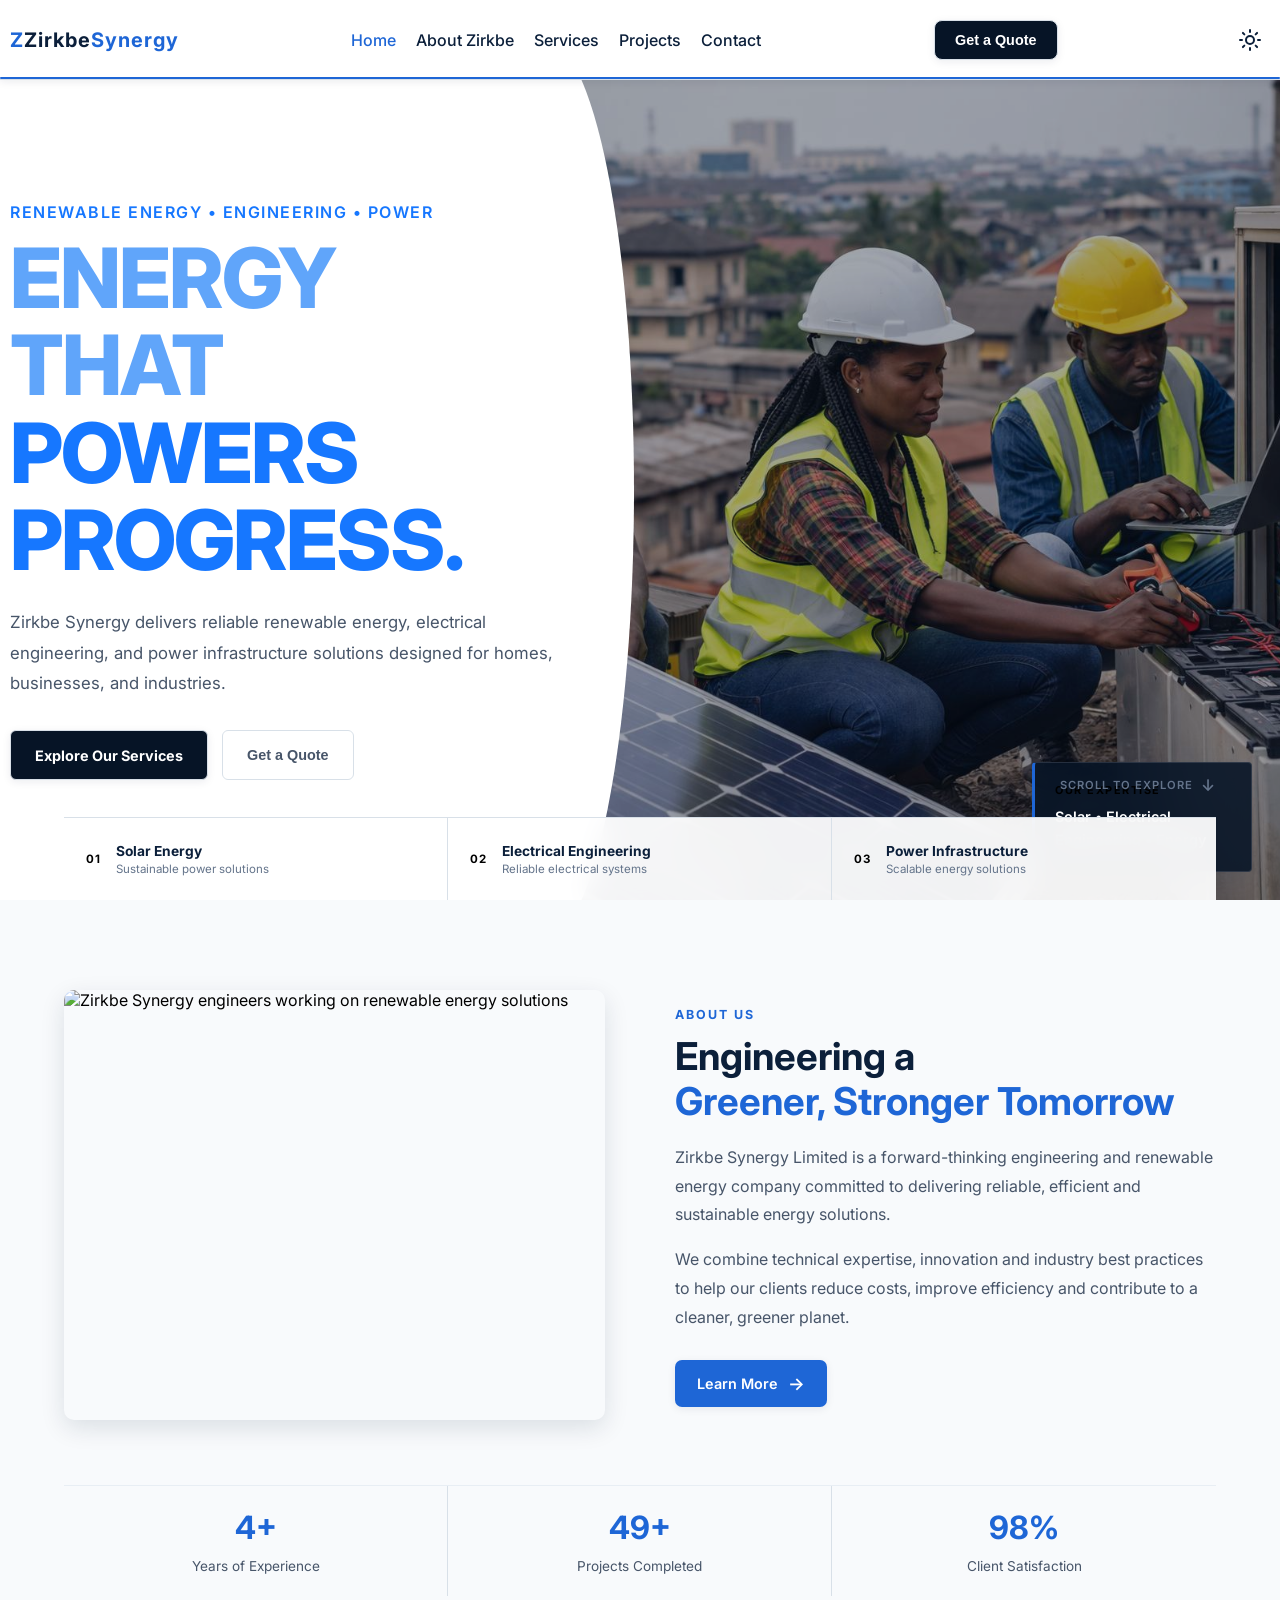
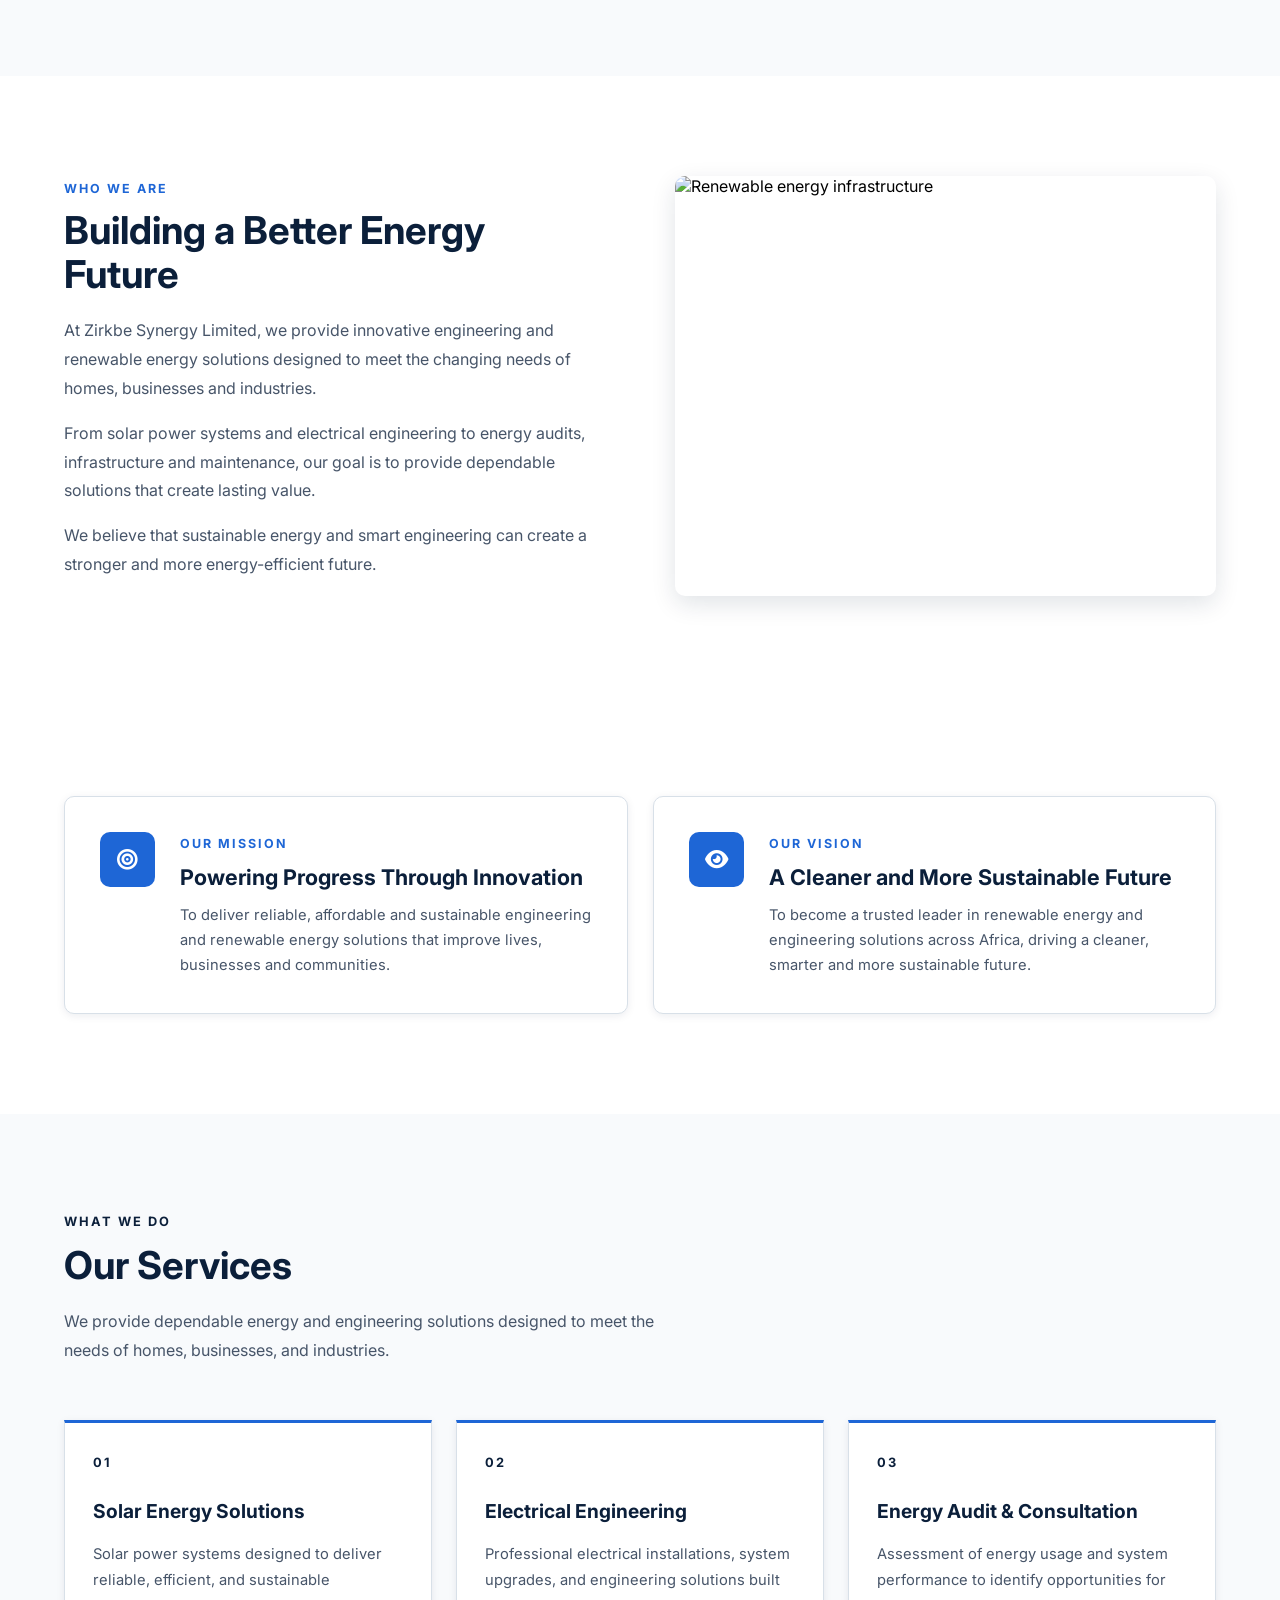
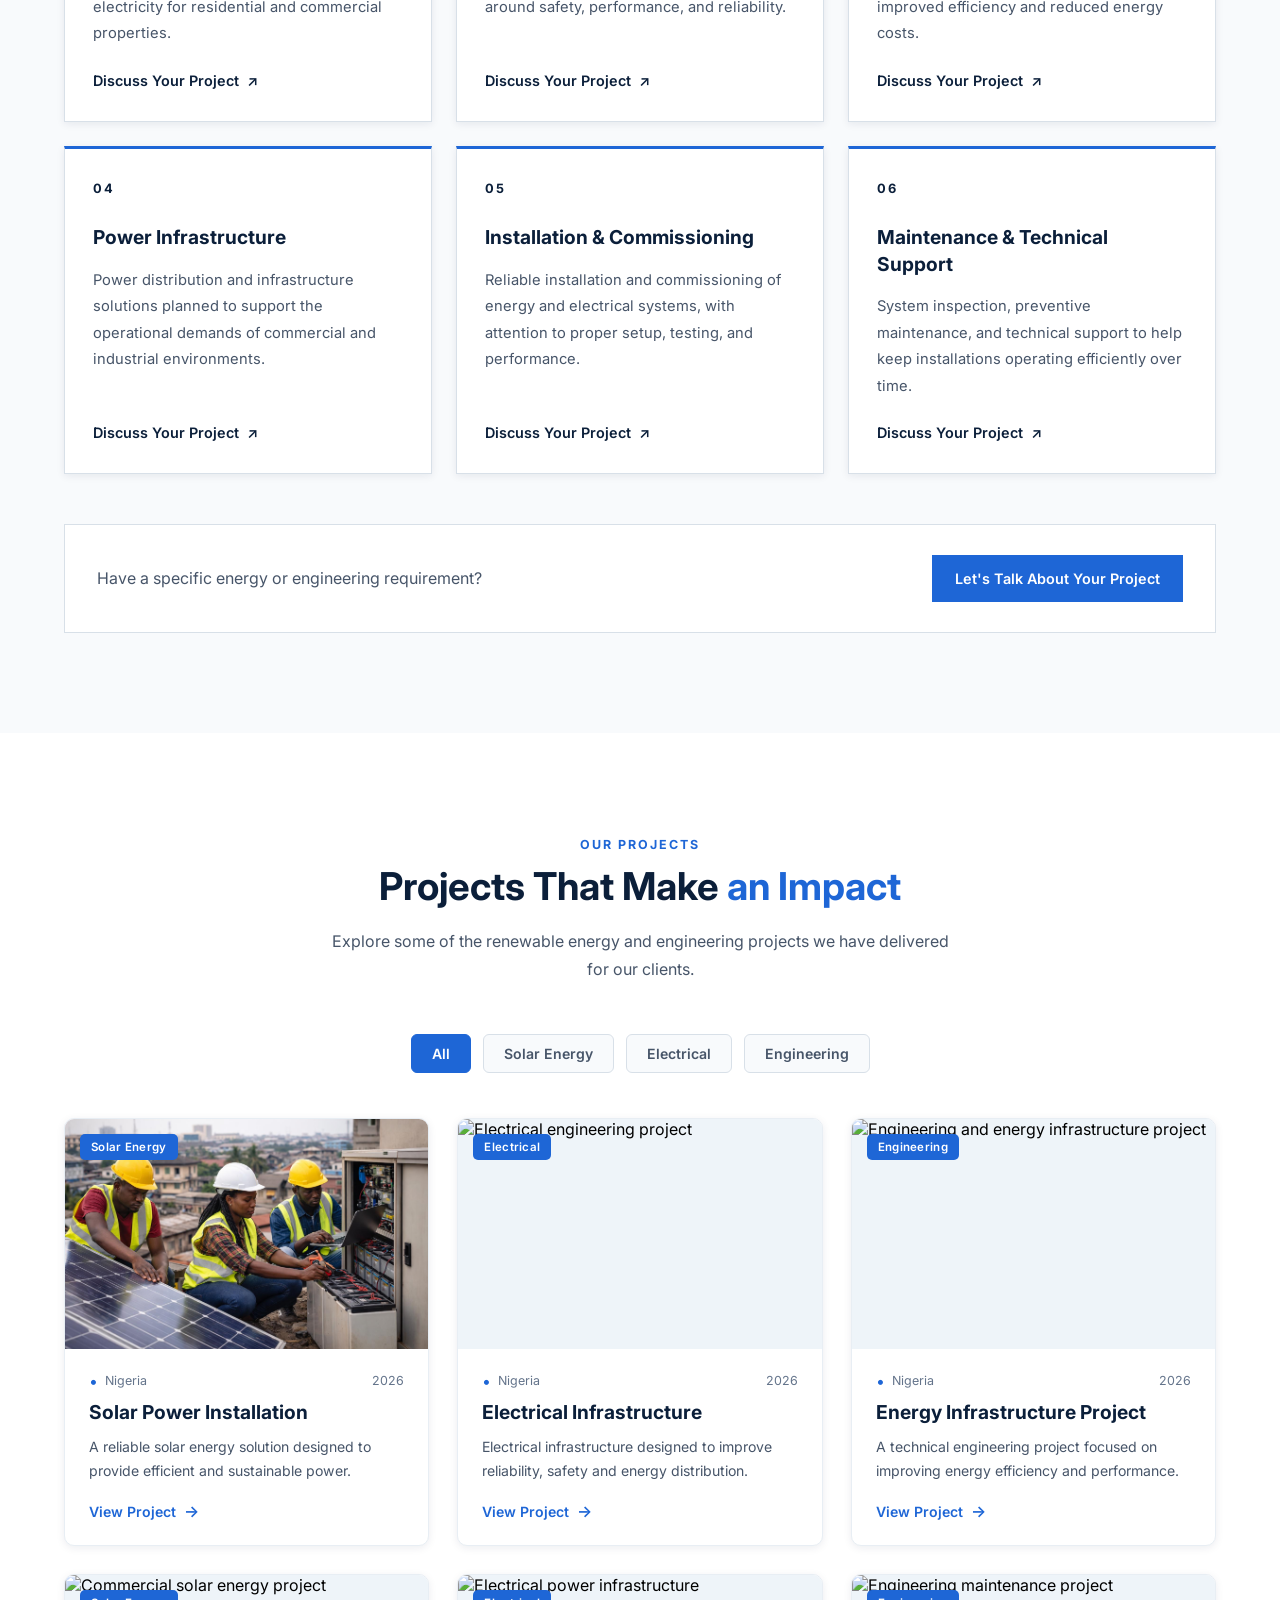
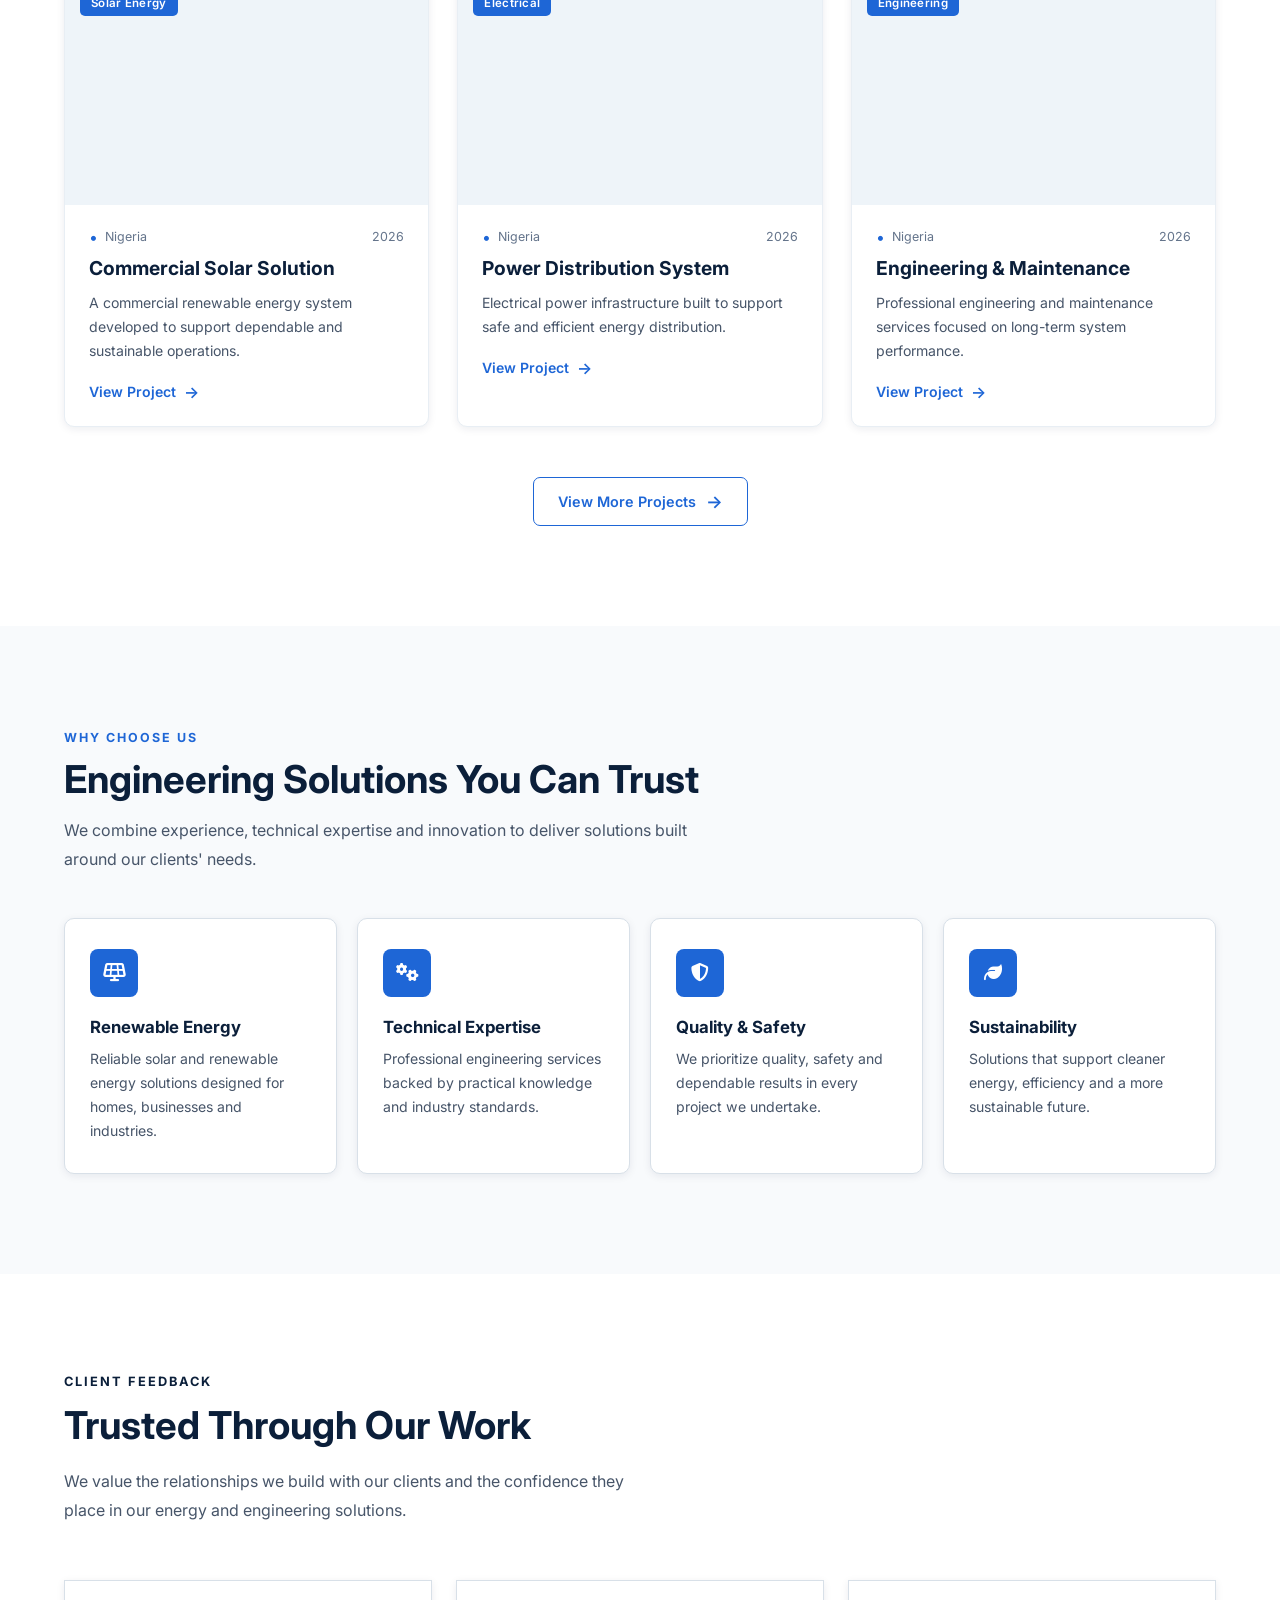
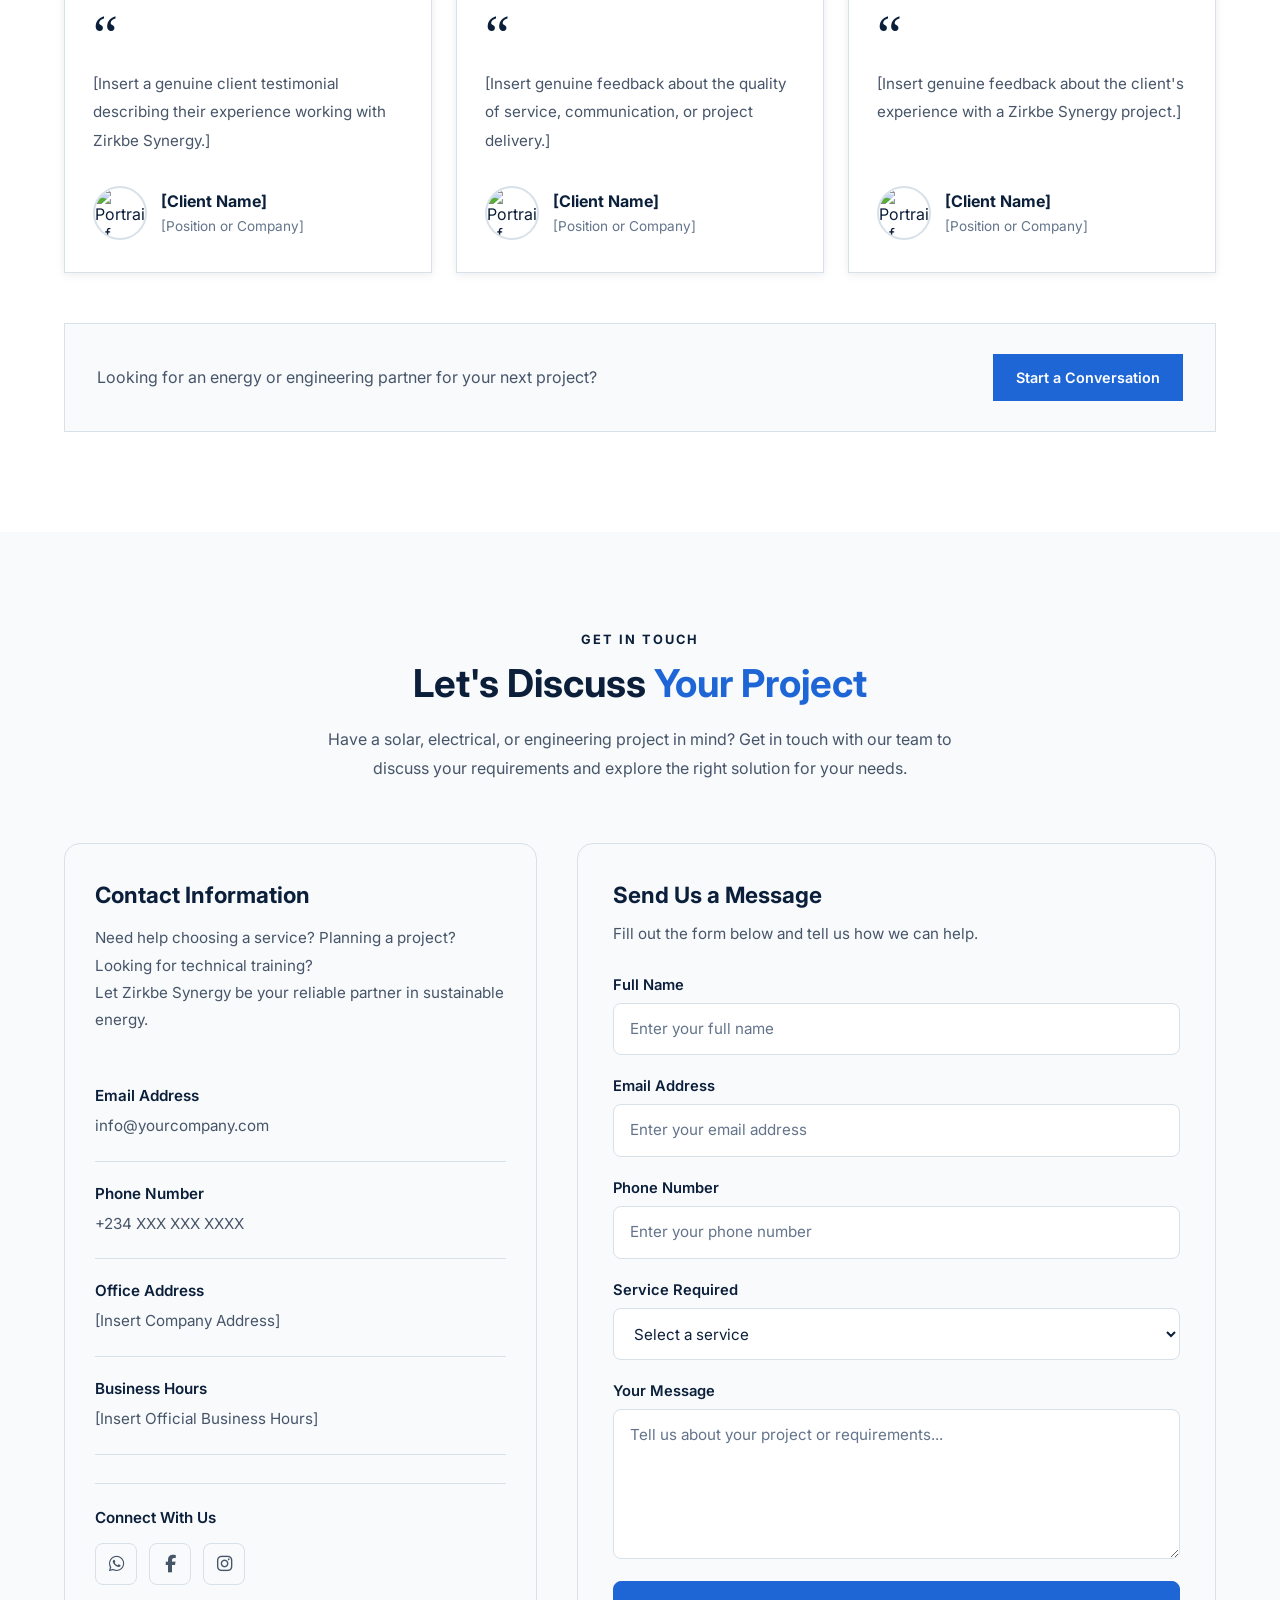
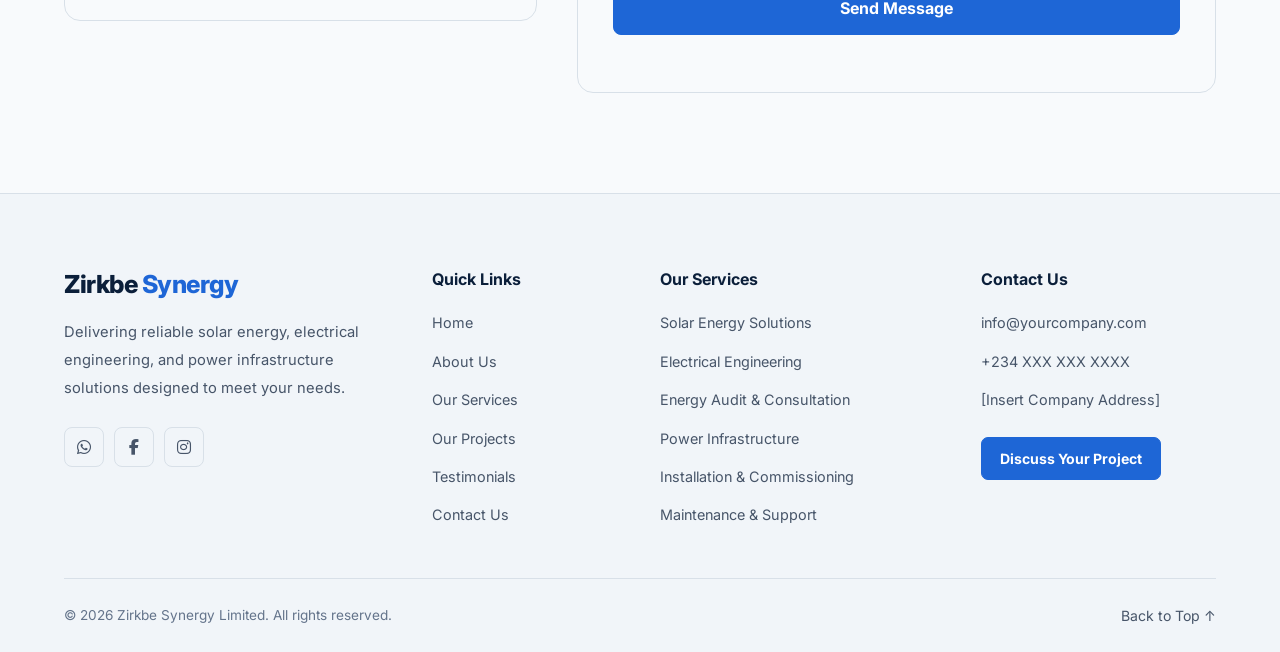
==== index.html @ 10481f62 "this is the first commit" ====
<!DOCTYPE html>
<html lang='en'>
<head>
    <!-- Character Encoding -->
    <meta charset="UTF-8">

    <!-- Website Title -->
    <title>Zirkbe Synergy Limited | Solar Energy & Engineering Solutions</title>

    <!-- SEO Meta Description -->
    <meta
        name="description"
        content="Zirkbe Synergy Limited provides solar energy solutions, electrical engineering, energy audits, installations, power infrastructure, and maintenance services."
    >

    <!-- Mobile Responsiveness -->
    <meta name="viewport" content="width=device-width, initial-scale=1.0">

    <!-- Search Engine Indexing -->
    <meta name="robots" content="index, follow">

    <!-- Browser Theme Color -->
    <meta name="theme-color" content="#0B1F3A">

    <!-- Canonical URL: replace with your actual live homepage URL -->
    <link rel="canonical" href="https://www.yourdomain.com/">

    <!-- Open Graph: Facebook, WhatsApp, LinkedIn and other social sharing -->
    <meta property="og:type" content="website">
    <meta property="og:site_name" content="Zirkbe Synergy Limited">
    <meta property="og:title" content="Zirkbe Synergy Limited | Solar Energy & Engineering Solutions">
    <meta
        property="og:description"
        content="Explore Zirkbe Synergy Limited's solar energy, electrical engineering, energy audit, installation, and power infrastructure services."
    >
    <meta property="og:url" content="https://www.yourdomain.com/">
    <meta property="og:image" content="https://www.yourdomain.com/images/social-preview.jpg">
    <meta property="og:image:alt" content="Zirkbe Synergy Limited renewable energy and engineering solutions">

    <!-- X (formerly Twitter) Sharing -->
    <meta name="twitter:card" content="summary_large_image">
    <meta name="twitter:title" content="Zirkbe Synergy Limited | Solar Energy & Engineering Solutions">
    <meta
        name="twitter:description"
        content="Solar energy, electrical engineering, energy audits, installations, and power infrastructure solutions from Zirkbe Synergy Limited."
    >
    <meta name="twitter:image" content="https://www.yourdomain.com/images/social-preview.jpg">

    <!-- Favicon -->
    <link rel="icon" href="images/favicon.ico" sizes="any">
    <link rel="icon" type="image/png" href="images/favicon.png">
    <link rel="stylesheet"href="https://cdnjs.cloudflare.com/ajax/libs/font-awesome/6.5.2/css/all.min.css">
    <link rel="preconnect" href="https://fonts.googleapis.com">
    <link rel="preconnect" href="https://fonts.gstatic.com" crossorigin>

    <link href="https://fonts.googleapis.com/css2?family=Inter:wght@400;500;600;700;800&display=swap" rel="stylesheet">
    <link rel='stylesheet' href='cssfiles/colors.css'>
    <link rel='stylesheet' href='cssfiles/nav.css'>
    <link rel='stylesheet' href='cssfiles/hero.css'>
    <link rel='stylesheet' href='cssfiles/services.css'>
    <link rel='stylesheet' href='cssfiles/about.css'>
    <link rel='stylesheet' href='cssfiles/projects.css'>
    <link rel='stylesheet' href='cssfiles/testimonials.css'>
    <link rel='stylesheet' href='cssfiles/contact.css'>
    <link rel='stylesheet' href='cssfiles/footer.css'>
    
</head>
<body>
    <header class="navbar">
        <div class="nav-container">
            <a href="#home" class="nav-logo">Z
                <span> Zirkbe</span> Synergy
            </a>
        
            <nav class="nav-menu">
                <ul>
                    <li><a href="index.html" class="links active">Home</a></li>
                    <li><a href="#about" class="links">About Zirkbe</a></li>
                    <li><a href="#services" class="links">Services</a></li>
                    <li><a href="#projects" class="links">Projects</a></li>
                    <li><a href="#contact" class="links">Contact</a></li>
                </ul>
            </nav>
           

            <div class="call-to-action-btn">
                 <button type="button" class="nav-cta open-quote-modal">Get a Quote</button>
                </div>
            <div class="nav-actions">
                <button class="theme-toggle" id="themeToggle" aria-label="switch to light mode" type="button">
                    <svg xmlns="http://www.w3.org/2000/svg" width="24" height="24" viewBox="0 0 24 24" fill="none" stroke="currentColor" stroke-width="2" stroke-linecap="round" stroke-linejoin="round" class="theme-icon sun-icon"><circle cx="12" cy="12" r="4"/><path d="M12 2v2"/><path d="M12 20v2"/><path d="m4.93 4.93 1.41 1.41"/><path d="m17.66 17.66 1.41 1.41"/><path d="M2 12h2"/><path d="M20 12h2"/><path d="m6.34 17.66-1.41 1.41"/><path d="m19.07 4.93-1.41 1.41"/></svg>

                    <svg xmlns="http://www.w3.org/2000/svg" width="24" height="24" viewBox="0 0 24 24" fill="none" stroke="currentColor" stroke-width="2" stroke-linecap="round" stroke-linejoin="round" class="theme-icon moon-icon"><path d="M20.985 12.486a9 9 0 1 1-9.473-9.472c.405-.022.617.46.402.803a6 6 0 0 0 8.268 8.268c.344-.215.825-.004.803.401"/></svg>
                </button>
                
            </div>

             <!-- HAMBURGER -->
        <button class="menu-toggle" id="menuToggle"
            type="button"
            aria-label="Open navigation">

            <i class="fa-solid fa-bars"></i>

        </button>


        </div>
        
           
    </header>



    <section class="hero" id="home">

        <div class="hero-container">

            <!-- HERO CONTENT -->
            <div class="hero-content">

                <p class="hero-eyebrow">
                    RENEWABLE ENERGY &bull; ENGINEERING &bull; POWER
                </p>

                <h1 class="hero-title">
                    ENERGY THAT
                    <span>POWERS PROGRESS.</span>
                </h1>

                <p class="hero-description">
                    Zirkbe Synergy delivers reliable renewable energy,
                    electrical engineering, and power infrastructure
                    solutions designed for homes, businesses, and industries.
                </p>

                <div class="hero-buttons">
                    <a href="#services" class="hero-btn hero-btn-primary">
                        Explore Our Services
                    </a>

                    <button type="button" class="hero-btn hero-btn-secondary open-quote-modal">Get a Quote</button>
                </div>

            </div>

            <!-- HERO IMAGE -->
            <div class="hero-image">

                <img
                    src="images/image1.jpg"
                    alt="Solar energy and electrical engineering installation by Zirkbe Synergy"
                    class="hero-slide active"

                >
                <img 
                    src="images/image2.jpg"
                    class="hero-slide"
                    alt="Solar energy and electrical engineering installation by Zirkbe Synergy"
                >
                

                <!-- FLOATING INFO CARD -->
                <div class="hero-info-card">

                    <p class="hero-info-label">
                        OUR EXPERTISE
                    </p>

                    <p class="hero-info-text">
                        Solar &bull; Electrical
                        <br>
                        Engineering &bull; Energy
                    </p>

                </div>

            </div>

        </div>

        <!-- HERO SERVICES STRIP -->
        <div class="hero-services">

            <div class="hero-service">
                <span>01</span>
                <div>
                    <h3>Solar Energy</h3>
                    <p>Sustainable power solutions</p>
                </div>
            </div>

            <div class="hero-service">
                <span>02</span>
                <div>
                    <h3>Electrical Engineering</h3>
                    <p>Reliable electrical systems</p>
                </div>
            </div>

            <div class="hero-service">
                <span>03</span>
                <div>
                    <h3>Power Infrastructure</h3>
                    <p>Scalable energy solutions</p>
                </div>
            </div>

        </div>

        <!-- SCROLL INDICATOR -->
        <a href="#about" class="hero-scroll">
            <span>Scroll to explore</span>
            <span class="scroll-arrow">↓</span>
        </a>

    </section>


    <section class="about-page">

        <!-- =========================================
            ABOUT HERO / INTRODUCTION
        ========================================== -->
        <section class="about-section" id="about">

            <div class="about-container">

                <!-- Text Content -->
                <div class="about-content">

                    <span class="section-label">
                        ABOUT US
                    </span>

                    <h2>
                        Engineering a
                        <span>Greener, Stronger Tomorrow</span>
                    </h2>

                    <p>
                        Zirkbe Synergy Limited is a forward-thinking engineering
                        and renewable energy company committed to delivering
                        reliable, efficient and sustainable energy solutions.
                    </p>

                    <p>
                        We combine technical expertise, innovation and industry
                        best practices to help our clients reduce costs, improve
                        efficiency and contribute to a cleaner, greener planet.
                    </p>

                    <a href="#services" class="about-btn">
                        Learn More
                        <span aria-hidden="true">→</span>
                    </a>

                </div>


                <!-- About Image -->
                <div class="about-image">

                    <img
                        src="images/about-image.jpg"
                        alt="Zirkbe Synergy engineers working on renewable energy solutions"
                    >

                </div>

            </div>


            <!-- =========================================
                COMPANY STATS
            ========================================== -->
            <div class="about-stats">

                <div class="stat-item">

                    <strong class="stat-number" data-target="5" data-suffix="+">0+</strong> 
                    <span>
                        Years of Experience
                    </span>

                </div>


                <div class="stat-item">

                    <strong class="stat-number" data-target="50" data-suffix="+">0+</strong>

                    <span>
                        Projects Completed
                    </span>

                </div>


                <div class="stat-item">

                    <strong class="stat-number" data-target="100" data-suffix="%">0%</strong>

                    <span>
                        Client Satisfaction
                    </span>

                </div>

            </div>

        </section>


        <!-- =========================================
            COMPANY STORY
        ========================================== -->
        <section class="about-story">

            <div class="about-story-container">

                <div class="story-image">

                    <img
                        src="images/about-story.jpg"
                        alt="Renewable energy infrastructure"
                    >

                </div>


                <div class="story-content">

                    <span class="section-label">
                        WHO WE ARE
                    </span>

                    <h2>
                        Building a Better Energy Future
                    </h2>

                    <p>
                        At Zirkbe Synergy Limited, we provide innovative
                        engineering and renewable energy solutions designed
                        to meet the changing needs of homes, businesses and
                        industries.
                    </p>

                    <p>
                        From solar power systems and electrical engineering
                        to energy audits, infrastructure and maintenance,
                        our goal is to provide dependable solutions that
                        create lasting value.
                    </p>

                    <p>
                        We believe that sustainable energy and smart
                        engineering can create a stronger and more
                        energy-efficient future.
                    </p>

                </div>

            </div>

        </section>


       


    </section>

    <!-- =========================================
            MISSION & VISION
        ========================================== -->
    <section class="mission-vision">

            <div class="mission-vision-container">

                <!-- Mission -->
                <article class="mission-card">

                    <div class="mission-icon">
                        <i class="fa-solid fa-bullseye"></i>
                    </div>

                    <div class="mission-content">

                        <span class="section-label">
                            OUR MISSION
                        </span>

                        <h2>
                            Powering Progress Through Innovation
                        </h2>

                        <p>
                            To deliver reliable, affordable and sustainable
                            engineering and renewable energy solutions that
                            improve lives, businesses and communities.
                        </p>

                    </div>

                </article>


                <!-- Vision -->
                <article class="vision-card">

                    <div class="vision-icon">
                        <i class="fa-solid fa-eye"></i>
                    </div>

                    <div class="vision-content">

                        <span class="section-label">
                            OUR VISION
                        </span>

                        <h2>
                            A Cleaner and More Sustainable Future
                        </h2>

                        <p>
                            To become a trusted leader in renewable energy
                            and engineering solutions across Africa,
                            driving a cleaner, smarter and more sustainable
                            future.
                        </p>

                    </div>

                </article>

            </div>

    </section>



    <!-- SERVICES SECTION -->
    <section class="services section" id="services">

        <div class="services-container">

            <!-- Section Heading -->
            <div class="services-header">
                <p class="section-eyebrow">WHAT WE DO</p>

                <h2 class="section-title">
                    Our <span>Services</span>
                </h2>

                <p class="services-description">
                    We provide dependable energy and engineering solutions
                    designed to meet the needs of homes, businesses, and industries.
                </p>
            </div>

            <!-- Services List -->
            <div class="services-grid">

                <!-- Service 1 -->
                <article class="service-card">
                    <span class="service-number">01</span>

                    <h3>Solar Energy Solutions</h3>

                    <p>
                        Solar power systems designed to deliver reliable,
                        efficient, and sustainable electricity for residential
                        and commercial properties.
                    </p>

                    <a href="#contact" class="service-link">
                        Discuss Your Project <span aria-hidden="true">↗</span>
                    </a>
                </article>

                <!-- Service 2 -->
                <article class="service-card">
                    <span class="service-number">02</span>

                    <h3>Electrical Engineering</h3>

                    <p>
                        Professional electrical installations, system upgrades,
                        and engineering solutions built around safety,
                        performance, and reliability.
                    </p>

                    <a href="#contact" class="service-link">
                        Discuss Your Project <span aria-hidden="true">↗</span>
                    </a>
                </article>

                <!-- Service 3 -->
                <article class="service-card">
                    <span class="service-number">03</span>

                    <h3>Energy Audit & Consultation</h3>

                    <p>
                        Assessment of energy usage and system performance to
                        identify opportunities for improved efficiency
                        and reduced energy costs.
                    </p>

                    <a href="#contact" class="service-link">
                        Discuss Your Project <span aria-hidden="true">↗</span>
                    </a>
                </article>

                <!-- Service 4 -->
                <article class="service-card">
                    <span class="service-number">04</span>

                    <h3>Power Infrastructure</h3>

                    <p>
                        Power distribution and infrastructure solutions
                        planned to support the operational demands of
                        commercial and industrial environments.
                    </p>

                    <a href="#contact" class="service-link">
                        Discuss Your Project <span aria-hidden="true">↗</span>
                    </a>
                </article>

                <!-- Service 5 -->
                <article class="service-card">
                    <span class="service-number">05</span>

                    <h3>Installation & Commissioning</h3>

                    <p>
                        Reliable installation and commissioning of energy
                        and electrical systems, with attention to proper
                        setup, testing, and performance.
                    </p>

                    <a href="#contact" class="service-link">
                        Discuss Your Project <span aria-hidden="true">↗</span>
                    </a>
                </article>

                <!-- Service 6 -->
                <article class="service-card">
                    <span class="service-number">06</span>

                    <h3>Maintenance & Technical Support</h3>

                    <p>
                        System inspection, preventive maintenance, and
                        technical support to help keep installations
                        operating efficiently over time.
                    </p>

                    <a href="#contact" class="service-link">
                        Discuss Your Project <span aria-hidden="true">↗</span>
                    </a>
                </article>

            </div>

            <!-- Services Footer -->
            <div class="services-footer">
                <p>
                    Have a specific energy or engineering requirement?
                </p>

                <a href="#contact" class="services-cta">
                    Let's Talk About Your Project
                </a>
            </div>

        </div>

    </section>

    


    <!-- =========================================
     PROJECTS SECTION
    ========================================= -->

    <section class="projects-section" id="projects">

        <div class="projects-container">

            <!-- =========================================
                SECTION HEADING
            ========================================== -->

            <div class="projects-heading">

                <span class="section-label">
                    OUR PROJECTS
                </span>

                <h2>
                    Projects That Make
                    <span>an Impact</span>
                </h2>

                <p>
                    Explore some of the renewable energy and engineering
                    projects we have delivered for our clients.
                </p>

            </div>


            <!-- =========================================
                PROJECT FILTERS
            ========================================== -->

            <div class="project-filters">

                <button class="project-filter active" data-filter="all">
                    All
                </button>

                <button class="project-filter" data-filter="solar">
                    Solar Energy
                </button>

                <button class="project-filter" data-filter="electrical">
                    Electrical
                </button>

                <button class="project-filter" data-filter="engineering">
                    Engineering
                </button>

            </div>


            <!-- =========================================
                PROJECT GRID
            ========================================== -->

            <div class="projects-grid">


                <!-- =====================================
                    PROJECT 1
                ====================================== -->

                <article class="project-card" data-category="solar">

                    <div class="project-image">

                        <img
                            src="images/image1.jpg"
                            alt="Solar power installation project"
                        >

                        <span class="project-category">
                            Solar Energy
                        </span>

                    </div>


                    <div class="project-content">

                        <div class="project-info">

                            <span class="project-location">
                                Nigeria
                            </span>

                            <span class="project-year">
                                2026
                            </span>

                        </div>

                        <h3>
                            Solar Power Installation
                        </h3>

                        <p>
                            A reliable solar energy solution designed
                            to provide efficient and sustainable power.
                        </p>

                        <a href="#" class="project-link">
                            View Project
                            <span aria-hidden="true">→</span>
                        </a>

                    </div>

                </article>


                <!-- =====================================
                    PROJECT 2
                ====================================== -->

                <article class="project-card" data-category="electrical">

                    <div class="project-image">

                        <img
                            src="images/project2.jpg"
                            alt="Electrical engineering project"
                        >

                        <span class="project-category">
                            Electrical
                        </span>

                    </div>


                    <div class="project-content">

                        <div class="project-info">

                            <span class="project-location">
                                Nigeria
                            </span>

                            <span class="project-year">
                                2026
                            </span>

                        </div>

                        <h3>
                            Electrical Infrastructure
                        </h3>

                        <p>
                            Electrical infrastructure designed to improve
                            reliability, safety and energy distribution.
                        </p>

                        <a href="#" class="project-link">
                            View Project
                            <span aria-hidden="true">→</span>
                        </a>

                    </div>

                </article>


                <!-- =====================================
                    PROJECT 3
                ====================================== -->

                <article class="project-card" data-category="engineering">

                    <div class="project-image">

                        <img
                            src="images/project3.jpg"
                            alt="Engineering and energy infrastructure project"
                        >

                        <span class="project-category">
                            Engineering
                        </span>

                    </div>


                    <div class="project-content">

                        <div class="project-info">

                            <span class="project-location">
                                Nigeria
                            </span>

                            <span class="project-year">
                                2026
                            </span>

                        </div>

                        <h3>
                            Energy Infrastructure Project
                        </h3>

                        <p>
                            A technical engineering project focused on
                            improving energy efficiency and performance.
                        </p>

                        <a href="#" class="project-link">
                            View Project
                            <span aria-hidden="true">→</span>
                        </a>

                    </div>

                </article>


                <!-- =====================================
                    PROJECT 4
                ====================================== -->

                <article class="project-card" data-category="solar">

                    <div class="project-image">

                        <img
                            src="images/project4.jpg"
                            alt="Commercial solar energy project"
                        >

                        <span class="project-category">
                            Solar Energy
                        </span>

                    </div>


                    <div class="project-content">

                        <div class="project-info">

                            <span class="project-location">
                                Nigeria
                            </span>

                            <span class="project-year">
                                2026
                            </span>

                        </div>

                        <h3>
                            Commercial Solar Solution
                        </h3>

                        <p>
                            A commercial renewable energy system developed
                            to support dependable and sustainable operations.
                        </p>

                        <a href="#" class="project-link">
                            View Project
                            <span aria-hidden="true">→</span>
                        </a>

                    </div>

                </article>


                <!-- =====================================
                    PROJECT 5
                ====================================== -->

                <article class="project-card" data-category="electrical">

                    <div class="project-image">

                        <img
                            src="images/project5.jpg"
                            alt="Electrical power infrastructure"
                        >

                        <span class="project-category">
                            Electrical
                        </span>

                    </div>


                    <div class="project-content">

                        <div class="project-info">

                            <span class="project-location">
                                Nigeria
                            </span>

                            <span class="project-year">
                                2026
                            </span>

                        </div>

                        <h3>
                            Power Distribution System
                        </h3>

                        <p>
                            Electrical power infrastructure built to support
                            safe and efficient energy distribution.
                        </p>

                        <a href="#" class="project-link">
                            View Project
                            <span aria-hidden="true">→</span>
                        </a>

                    </div>

                </article>


                <!-- =====================================
                    PROJECT 6
                ====================================== -->

                <article class="project-card" data-category="engineering">

                    <div class="project-image">

                        <img
                            src="images/project6.jpg"
                            alt="Engineering maintenance project"
                        >

                        <span class="project-category">
                            Engineering
                        </span>

                    </div>


                    <div class="project-content">

                        <div class="project-info">

                            <span class="project-location">
                                Nigeria
                            </span>

                            <span class="project-year">
                                2026
                            </span>

                        </div>

                        <h3>
                            Engineering & Maintenance
                        </h3>

                        <p>
                            Professional engineering and maintenance services
                            focused on long-term system performance.
                        </p>

                        <a href="#" class="project-link">
                            View Project
                            <span aria-hidden="true">→</span>
                        </a>

                    </div>

                </article>

            </div>


            <!-- =========================================
                VIEW ALL PROJECTS
            ========================================== -->

            <div class="projects-action">

                <a href="#" class="projects-btn">
                    View More Projects
                    <span aria-hidden="true">→</span>
                </a>

            </div>

        </div>

    </section>

        <!-- =========================================
        PROJECT VIEWER
    ========================================= -->

    <div class="project-viewer" id="projectViewer">

        <div class="project-viewer-overlay"></div>

        <div class="project-viewer-box">

            <!-- CLOSE BUTTON -->
            <button
                class="project-viewer-close"
                id="projectViewerClose"
                aria-label="Close project viewer"
            >
                &times;
            </button>


            <!-- PREVIOUS PROJECT -->
            <button
                class="project-viewer-arrow project-viewer-prev"
                id="projectViewerPrev"
                aria-label="Previous project"
            >
                &#10094;
            </button>


            <!-- PROJECT CONTENT -->
            <div class="project-viewer-content">

                <div class="project-viewer-image">

                    <img
                        id="projectViewerImage"
                        src=""
                        alt=""
                    >

                </div>


                <div class="project-viewer-details">

                    <span
                        class="project-viewer-category"
                        id="projectViewerCategory"
                    ></span>

                    <div class="project-viewer-info">

                        <span id="projectViewerLocation"></span>

                        <span id="projectViewerYear"></span>

                    </div>

                    <h2 id="projectViewerTitle"></h2>

                    <p id="projectViewerDescription"></p>

                </div>

            </div>


            <!-- NEXT PROJECT -->
            <button
                class="project-viewer-arrow project-viewer-next"
                id="projectViewerNext"
                aria-label="Next project"
            >
                &#10095;
            </button>

        </div>

    </div>




    
        <!-- =========================================
            WHY CHOOSE US
        ========================================== -->
    <section class="about-values">

            <div class="values-container">

                <div class="values-heading">

                    <span class="section-label">
                        WHY CHOOSE US
                    </span>

                    <h2>
                        Engineering Solutions
                        You Can Trust
                    </h2>

                    <p>
                        We combine experience, technical expertise and
                        innovation to deliver solutions built around
                        our clients' needs.
                    </p>

                </div>


                <div class="values-grid">

                    <article class="value-card">

                        <div class="value-icon">
                            <i class="fa-solid fa-solar-panel"></i>
                        </div>

                        <h3>
                            Renewable Energy
                        </h3>

                        <p>
                            Reliable solar and renewable energy solutions
                            designed for homes, businesses and industries.
                        </p>

                    </article>


                    <article class="value-card">

                        <div class="value-icon">
                            <i class="fa-solid fa-gears"></i>
                        </div>

                        <h3>
                            Technical Expertise
                        </h3>

                        <p>
                            Professional engineering services backed by
                            practical knowledge and industry standards.
                        </p>

                    </article>


                    <article class="value-card">

                        <div class="value-icon">
                            <i class="fa-solid fa-shield-halved"></i>
                        </div>

                        <h3>
                            Quality & Safety
                        </h3>

                        <p>
                            We prioritize quality, safety and dependable
                            results in every project we undertake.
                        </p>

                    </article>


                    <article class="value-card">

                        <div class="value-icon">
                            <i class="fa-solid fa-leaf"></i>
                        </div>

                        <h3>
                            Sustainability
                        </h3>

                        <p>
                            Solutions that support cleaner energy,
                            efficiency and a more sustainable future.
                        </p>

                    </article>

                </div>

            </div>

    </section>

    


    <!-- TESTIMONIALS SECTION -->
    <section class="testimonials section" id="testimonials">

        <div class="testimonials-container">

            <!-- Section Header -->
            <div class="testimonials-header">

                <p class="section-eyebrow">CLIENT FEEDBACK</p>

                <h2 class="section-title">
                    Trusted Through
                    <span>Our Work</span>
                </h2>

                <p class="testimonials-description">
                    We value the relationships we build with our clients
                    and the confidence they place in our energy and
                    engineering solutions.
                </p>

            </div>

            <!-- Testimonials Grid -->
            <div class="testimonials-grid">

                <!-- Testimonial 1 -->
                <article class="testimonial-card">

                    <span class="testimonial-quote-mark" aria-hidden="true">“</span>

                    <blockquote class="testimonial-text">
                        [Insert a genuine client testimonial describing
                        their experience working with Zirkbe Synergy.]
                    </blockquote>

                    <div class="testimonial-author">

                        <img
                            src="images/client1.jpg"
                            alt="Portrait of Client Name"
                            class="testimonial-avatar"
                            loading="lazy"
                        >

                        <div class="testimonial-author-details">
                            <h3>[Client Name]</h3>
                            <p>[Position or Company]</p>
                        </div>

                    </div>

                </article>
                

                <!-- Testimonial 2 -->
                <article class="testimonial-card">

                    <span class="testimonial-quote-mark" aria-hidden="true">“</span>

                    <blockquote class="testimonial-text">
                        [Insert genuine feedback about the quality of
                        service, communication, or project delivery.]
                    </blockquote>

                    <div class="testimonial-author">

                        <img
                            src="images/client1.jpg"
                            alt="Portrait of Client Name"
                            class="testimonial-avatar"
                            loading="lazy"
                        >

                        <div class="testimonial-author-details">
                            <h3>[Client Name]</h3>
                            <p>[Position or Company]</p>
                        </div>

                    </div>

                </article>

                <!-- Testimonial 3 -->
                <article class="testimonial-card">

                    <span class="testimonial-quote-mark" aria-hidden="true">“</span>

                    <blockquote class="testimonial-text">
                        [Insert genuine feedback about the client's
                        experience with a Zirkbe Synergy project.]
                    </blockquote>

                    <div class="testimonial-author">

                        <img
                            src="images/client1.jpg"
                            alt="Portrait of Client Name"
                            class="testimonial-avatar"
                            loading="lazy"
                        >

                        <div class="testimonial-author-details">
                            <h3>[Client Name]</h3>
                            <p>[Position or Company]</p>
                        </div>

                    </div>

                </article>

            </div>

            <!-- Testimonial Call to Action -->
            <div class="testimonials-footer">

                <p>
                    Looking for an energy or engineering partner for your next project?
                </p>

                <a href="#contact" class="testimonials-cta">
                    Start a Conversation
                </a>

            </div>

        </div>

    </section>


    <!-- CONTACT SECTION -->
    <section class="contact section" id="contact">
        <div class="contact-container">

            <!-- Section Header -->
            <div class="contact-header">
                <p class="section-eyebrow">GET IN TOUCH</p>

                <h2 class="section-title">
                    Let's Discuss
                    <span>Your Project</span>
                </h2>

                <p class="contact-description">
                    Have a solar, electrical, or engineering project in mind?
                    Get in touch with our team to discuss your requirements
                    and explore the right solution for your needs.
                </p>
            </div>

            <!-- Contact Content -->
            <div class="contact-content">

                <!-- Contact Information -->
                <div class="contact-info">
                    <h3>Contact Information</h3>

                    <p class="contact-info-description">
                        Need help choosing a service? Planning a project? Looking for technical training? <br> Let Zirkbe Synergy be your reliable partner in sustainable energy.
                    </p>

                    <!-- Email -->
                    <div class="contact-info-item">
                        <div class="contact-info-details">
                            <h4>Email Address</h4>
                            <a href="mailto:info@yourcompany.com">
                                info@yourcompany.com
                            </a>
                        </div>
                    </div>

                    <!-- Phone -->
                    <div class="contact-info-item">
                        <div class="contact-info-details">
                            <h4>Phone Number</h4>
                            <a href="tel:+2340000000000">
                                +234 XXX XXX XXXX
                            </a>
                        </div>
                    </div>

                    <!-- Office Address -->
                    <div class="contact-info-item">
                        <div class="contact-info-details">
                            <h4>Office Address</h4>
                            <p>[Insert Company Address]</p>
                        </div>
                    </div>

                    <!-- Business Hours -->
                    <div class="contact-info-item">
                        <div class="contact-info-details">
                            <h4>Business Hours</h4>
                            <p>[Insert Official Business Hours]</p>
                        </div>
                    </div>

                    <!-- SOCIAL MEDIA LINKS -->
                    <div class="contact-socials">
                        <h4>Connect With Us</h4>

                        <div class="contact-social-links">
                            <a href="https://www.linkedin.com/company/YOUR-PAGE"
                            target="_blank"
                            rel="noopener noreferrer"
                            aria-label="LinkedIn">
                                <i class="fa-brands fa-whatsapp" aria-hidden="true"></i>
                            </a>

                            <a href="https://www.facebook.com/YOUR-PAGE"
                            target="_blank"
                            rel="noopener noreferrer"
                            aria-label="Facebook">
                                <i class="fa-brands fa-facebook-f" aria-hidden="true"></i>
                            </a>

                            <a href="https://www.instagram.com/YOUR-USERNAME"
                            target="_blank"
                            rel="noopener noreferrer"
                            aria-label="Instagram">
                                <i class="fa-brands fa-instagram" aria-hidden="true"></i>
                            </a>
                        </div>
                    </div>
                </div>

                <!-- Contact Form -->
                <div class="contact-form-wrapper">
                    <h3>Send Us a Message</h3>

                    <p class="contact-form-description">
                        Fill out the form below and tell us how we can help.
                    </p>

                    <form class="contact-form" id="contactForm">

                        <input type="hidden" name="access_key" value="1cecbc8a-84ca-4e90-a01b-fcd2a52f7511">

                        <input type="hidden" name="subject" value="New Contact Message - Zirkbe Synergy">

                        <input type="hidden" name="from_name" value="Zirkbe Synergy Website">

                        <input type="checkbox" name="botcheck" class="hidden" style="display: none;">

                        <!-- Full Name -->
                        <div class="form-group">
                            <label for="fullName">Full Name</label>
                            <input
                                type="text"
                                id="fullName"
                                name="fullName"
                                placeholder="Enter your full name"
                                autocomplete="name"
                                required
                            >
                        </div>

                        <!-- Email Address -->
                        <div class="form-group">
                            <label for="email">Email Address</label>
                            <input
                                type="email"
                                id="email"
                                name="email"
                                placeholder="Enter your email address"
                                autocomplete="email"
                                required
                            >
                        </div>

                        <!-- Phone Number -->
                        <div class="form-group">
                            <label for="phone">Phone Number</label>
                            <input
                                type="tel"
                                id="phone"
                                name="phone"
                                placeholder="Enter your phone number"
                                autocomplete="tel"
                            >
                        </div>

                        <!-- Service Required -->
                        <div class="form-group">
                            <label for="service">Service Required</label>
                            <select
                                id="service"
                                name="service"
                                required
                            >
                                <option value="" disabled selected>
                                    Select a service
                                </option>
                                <option value="Solar Energy Solutions">
                                    Solar Energy Solutions
                                </option>
                                <option value="Electrical Engineering">
                                    Electrical Engineering
                                </option>
                                <option value="Energy Audit and Consultation">
                                    Energy Audit &amp; Consultation
                                </option>
                                <option value="Power Infrastructure">
                                    Power Infrastructure
                                </option>
                                <option value="Installation and Commissioning">
                                    Installation &amp; Commissioning
                                </option>
                                <option value="Maintenance and Technical Support">
                                    Maintenance &amp; Technical Support
                                </option>
                                <option value="Other">
                                    Other
                                </option>
                            </select>
                        </div>

                        <!-- Project Message -->
                        <div class="form-group">
                            <label for="message">Your Message</label>
                            <textarea
                                id="message"
                                name="message"
                                rows="5"
                                placeholder="Tell us about your project or requirements..."
                                required
                            ></textarea>
                        </div>

                        <!-- Submit Button -->
                        <button type="submit" class="contact-submit">
                            Send Message
                        </button>

                        <!-- Form Feedback -->
                        <p
                            class="form-status"
                            id="formStatus"
                            role="status"
                            aria-live="polite"
                        ></p>

                    </form>
                </div>

            </div>
        </div>
    </section>

    

    <!-- FOOTER SECTION -->
<footer class="footer">
    <div class="footer-container">

        <!-- Company Information -->
        <div class="footer-main">

            <div class="footer-brand">
                <a href="#home" class="footer-logo">
                    Zirkbe <span>Synergy</span>
                </a>

                <p class="footer-description">
                    Delivering reliable solar energy, electrical engineering,
                    and power infrastructure solutions designed to meet
                    your needs.
                </p>

                <div class="footer-socials">
                    <a href="https://www.linkedin.com/company/YOUR-PAGE"
                       target="_blank"
                       rel="noopener noreferrer"
                       aria-label="LinkedIn">
                        <i class="fa-brands fa-whatsapp"
                           aria-hidden="true"></i>
                    </a>

                    <a href="https://www.facebook.com/YOUR-PAGE"
                       target="_blank"
                       rel="noopener noreferrer"
                       aria-label="Facebook">
                        <i class="fa-brands fa-facebook-f"
                           aria-hidden="true"></i>
                    </a>

                    <a href="https://www.instagram.com/YOUR-USERNAME"
                       target="_blank"
                       rel="noopener noreferrer"
                       aria-label="Instagram">
                        <i class="fa-brands fa-instagram"
                           aria-hidden="true"></i>
                    </a>
                </div>
            </div>

            <!-- Quick Links -->
            <div class="footer-links">
                <h3>Quick Links</h3>

                <ul>
                    <li><a href="#home">Home</a></li>
                    <li><a href="#about">About Us</a></li>
                    <li><a href="#services">Our Services</a></li>
                    <li><a href="#projects">Our Projects</a></li>
                    <li><a href="#testimonials">Testimonials</a></li>
                    <li><a href="#contact">Contact Us</a></li>
                </ul>
            </div>

            <!-- Our Services -->
            <div class="footer-links">
                <h3>Our Services</h3>

                <ul>
                    <li><a href="#services">Solar Energy Solutions</a></li>
                    <li><a href="#services">Electrical Engineering</a></li>
                    <li><a href="#services">Energy Audit &amp; Consultation</a></li>
                    <li><a href="#services">Power Infrastructure</a></li>
                    <li><a href="#services">Installation &amp; Commissioning</a></li>
                    <li><a href="#services">Maintenance &amp; Support</a></li>
                </ul>
            </div>

            <!-- Contact Details -->
            <div class="footer-contact">
                <h3>Contact Us</h3>

                <p>
                    <a href="mailto:info@yourcompany.com">
                        info@yourcompany.com
                    </a>
                </p>

                <p>
                    <a href="tel:+2340000000000">
                        +234 XXX XXX XXXX
                    </a>
                </p>

                <p>[Insert Company Address]</p>

                <a href="#contact" class="footer-cta">
                    Discuss Your Project
                </a>
            </div>

        </div>

        <!-- Footer Bottom -->
        <div class="footer-bottom">
            <p>
                &copy; <span id="currentYear"></span>
                Zirkbe Synergy Limited. All rights reserved.
            </p>

            <a href="#home" class="back-to-top">
                Back to Top &uarr;
            </a>
        </div>

    </div>
</footer>




    <script src="jsfiles/01script.js"></script>
    
</body>
</html>
---- cssfiles/colors.css ----
@import url(nav.css);
@import url(hero.css);

/* ========================================
   ZIRKBE SYNERGY — COLOR SYSTEM
   ======================================== */

/* ========================================
   LIGHT THEME — DEFAULT
   ======================================== */

:root {

    /* ================================
       BRAND COLORS
       ================================ */

    --primary: #0B1F3A;              /* Deep Navy */
    --primary-light: #163A63;        /* Light Navy */
    --primary-dark: #061426;         /* Dark Navy */

    --secondary: #1E66D6;            /* Bright Brand Blue */
    --secondary-light: #60A5FA;      /* Light Blue */
    --secondary-dark: #0B3D91;       /* Deep Blue */

    --accent: #3B82F6;               /* Accent Blue */
    --accent-light: #93C5FD;         /* Soft Blue */
    --accent-dark: #2563EB;          /* Strong Blue */


    /* ================================
       TEXT
       ================================ */

    --text-primary: #0B1F3A;         /* Main Navy Text */
    --text-secondary: #475569;       /* Slate Text */
    --text-muted: #64748B;           /* Muted Text */

    --text-white: #FFFFFF;
    --text-blue: #1E66D6;


    /* ================================
       BACKGROUNDS
       ================================ */

    --bg-primary: #FFFFFF;            /* Main White */
    --bg-secondary: #F8FAFC;         /* Very Light Blue-Gray */
    --bg-tertiary: #EEF4F9;          /* Soft Blue-Gray */

    --bg-card: #FFFFFF;

    --bg-footer: #F1F5F9; /* Soft Light Gray Footer */
    --bg-navbar: rgba(255, 255, 255, 0.94);

      /* FOOTER-SPECIFIC COLORS */
    --footer-text: #0F172A;
    --footer-text-secondary: #334155;
    --footer-text-muted: #475569;
    --footer-border: #D7DEE8;


    /* ================================
       BORDERS
       ================================ */

    --border-color: #D8E0E8;
    --border-light: #E8EEF4;
    --border-blue: #B8D4F5;


    /* ================================
       SHADOWS
       ================================ */

    --shadow-sm: 0 2px 8px rgba(11, 31, 58, 0.08);

    --shadow-md: 0 8px 24px rgba(11, 31, 58, 0.12);

    --shadow-lg: 0 16px 40px rgba(11, 31, 58, 0.16);


    /* ================================
       HERO IMAGE OVERLAY
       ================================ */

    --hero-image-overlay: rgba(6, 20, 38, 0.38);
    --hero-mobile-overlay: rgba(6, 20, 38, 0.55);
}


/* ========================================
   DARK THEME
   ======================================== */

[data-theme="dark"] {

    /* ================================
       BRAND COLORS
       ================================ */

    --primary: #0B1F3A;              /* Deep Navy */
    --primary-light: #163A63;        /* Light Navy */
    --primary-dark: #061426;         /* Dark Navy */

    --secondary: #1E66D6;            /* Bright Brand Blue */
    --secondary-light: #60A5FA;      /* Light Blue */
    --secondary-dark: #0B3D91;       /* Deep Blue */

    --accent: #60A5FA;               /* Light Accent Blue */
    --accent-light: #93C5FD;         /* Soft Blue */
    --accent-dark: #3B82F6;          /* Strong Blue */


    /* ================================
       TEXT
       ================================ */

    --text-primary: #FFFFFF;
    --text-secondary: #CBD5E1;
    --text-muted: #94A3B8;

    --text-white: #FFFFFF;
    --text-blue: #60A5FA;


    /* ================================
       BACKGROUNDS
       ================================ */

    --bg-primary: #061426;            /* Main Dark Navy */
    --bg-secondary: #0B1F3A;         /* Navy */
    --bg-tertiary: #102B4F;           /* Lighter Navy */

    --bg-card: #102B4F;

    --bg-footer: #030B16;

    --bg-navbar: rgba(6, 20, 38, 0.94);

    /* FOOTER-SPECIFIC COLORS */
   --footer-text: #FFFFFF;
   --footer-text-secondary: #CBD5E1;
   --footer-text-muted: #94A3B8;
   --footer-border: #1D4E80;


    /* ================================
       BORDERS
       ================================ */

    --border-color: #1D4E80;
    --border-light: #163A63;
    --border-blue: #1E66D6;


    /* ================================
       SHADOWS
       ================================ */

    --shadow-sm: 0 2px 8px rgba(0, 0, 0, 0.20);

    --shadow-md: 0 8px 24px rgba(0, 0, 0, 0.28);

    --shadow-lg: 0 16px 40px rgba(0, 0, 0, 0.36);


    /* ================================
       HERO IMAGE OVERLAY
       ================================ */

    --hero-image-overlay: rgba(0, 0, 0, 0.48);
}
---- cssfiles/nav.css ----
@import url(colors.css);

/* ========================================
   GLOBAL RESET
======================================== */

* {

    margin: 0;

    padding: 0;

    box-sizing: border-box;

}

html {

    scroll-behavior: smooth;

    scroll-padding-top: 100px;

}

body {

    padding-top: 80px;
    font-family: "Inter", sans-serif;

}

.navbar {

    position: fixed;

    top: 0;

    left: 0;

    width: 100%;

    height: 80px;

    z-index: 1000;

    background-color: var(--bg-navbar);

    backdrop-filter: blur(14px);

    -webkit-backdrop-filter: blur(14px);

    border-bottom: 1px solid var(--border-color);

    box-shadow: var(--shadow-sm);

    transition: all 0.3s ease;

}

.nav-container {

    width: 100%;

    max-width: 1400px;

    margin: 0 auto;

    padding: 20px 10px;

    display: flex;

    align-items: center;

    justify-content: space-between;

}

.nav-logo {

    display: inline-flex;

    align-items: center;

    text-decoration: none;

    color: var(--secondary);

    font-size: 1.25rem;

    font-weight: 700;

    letter-spacing: 1px;

    white-space: nowrap;

    transition: color 0.3s ease;

}

.nav-logo span {

    color: var(--text-primary);

    transition: color 0.3s ease;

}

.nav-logo:hover {

    color: var(--secondary-light);

}

.nav-menu ul {

    display: flex;

    align-items: center;

    gap: 20px;

    list-style: none;

}

.nav-menu ul li a {

    text-decoration: none;

    color: var(--text-primary);

    font-size: 1rem;

    font-weight: 500;

    padding: 8px 0px;

    transition: all 0.3s ease;

}

.links:hover {

    color: var(--secondary);

}

.links.active {

    color: var(--secondary);

}


/* Hover / Active underline */

.links::after {

    content: "";

    position: absolute;

    left: 0;

    bottom: 0;

    width: 0;

    height: 2px;

    background: var(--secondary);

    border-radius: 10px;

    transition: width 0.3s ease;

}

.links:hover::after,

.links.active::after {

    width: 100%;

}

.nav-actions {

    display: flex;

    align-items: center;

    gap: 14px;

}

.nav-cta {

    display: inline-flex;

    align-items: center;

    justify-content: center;

    padding: 11px 20px;

    border-radius: 8px;
    border: 1px solid var(--border-color);

    background: var(--primary-dark);

    color: var(--text-white);

    text-decoration: none;

    font-size: 0.9rem;

    font-weight: 600;

    box-shadow: var(--shadow-sm);

    transition:

        transform 0.3s ease,

        box-shadow 0.3s ease;

}

.nav-cta:hover {

    transform: translateY(-2px);

    background: var(--secondary);

    box-shadow: var(--shadow-md);

}


/* =========================================

   THEME TOGGLE

========================================= */

.theme-toggle {

    display: flex;

    align-items: center;

    justify-content: center;

    width: 40px;

    height: 40px;

    background: transparent;

    border: none;

    color: var(--text-primary);

    cursor: pointer;

    padding: 8px;

    border-radius: 50%;

    transition:

        background 0.3s ease,

        color 0.3s ease,

        border-color 0.3s ease,

        transform 0.3s ease;

}



.theme-icon {

    width: 24px;

    height: 24px;

}

.sun-icon {

    display: block;

}

.moon-icon {

    display: none;

}

[data-theme="dark"] .sun-icon {

    display: none;

}

[data-theme="dark"] .moon-icon {

    display: block;

}

.theme-toggle:hover {

    background: var(--secondary);

    color: var(--text-white);

    border-color: var(--secondary);

    transform: rotate(15deg);

}


/* =========================================

   MENU TOGGLE

========================================= */

.menu-toggle {

    display: none;

    background: transparent;

    border: none;

    color: var(--text-primary);

    font-size: 1.5rem;

    cursor: pointer;

    padding: 8px;

    transition: all 0.3s ease;

}

.menu-toggle:hover {

    color: var(--secondary);

}


/* =========================================

   RESPONSIVE NAVBAR

========================================= */

@media (max-width: 850px) {

    .nav-container {

        position: relative;
        padding: 20px 24px;

    }



    /* Show hamburger */

    .menu-toggle {

        display: block;

    }

    .menu-toggle i {

        transition: transform 0.25s ease;

    }

    /* Hide desktop navigation */

    .nav-menu {

        position: absolute;

        top: 80px;

        left: 0;

        width: 100%;

        padding: 25px 5%;

        background: var(--bg-navbar);

        border-bottom: 1px solid var(--border-color);

        box-shadow: var(--shadow-sm);

        backdrop-filter: blur(14px);

        -webkit-backdrop-filter: blur(14px);

        /* Animation */

        opacity: 0;

        visibility: hidden;

        transform: translateY(-10px);

        transition:

            opacity 0.3s ease,

            transform 0.3s ease,

            visibility 0.3s ease;

    }

    .nav-menu.active {

        opacity: 1;

        visibility: visible;

        transform: translateY(0);

    }

    .nav-menu ul {

        flex-direction: column;

        align-items: center;

        gap: 20px;

    }



    .nav-menu ul li {

        width: 100%;

        text-align: center;

    }



    .nav-menu ul li a {

        display: block;

        width: 100%;

        padding: 10px;

        font-size: 1rem;

    }

    .nav-menu .links::after {

        display: none;

}



    /* Hide desktop CTA on small screens */

    .call-to-action-btn .nav-cta {

        display: none;

    }



    .nav-actions {

        margin-left: auto;

        margin-right: 10px;

    }

}


/* ========================================
   SCROLL REVEAL ANIMATIONS
======================================== */

.about-content,
.about-image,
.story-image,
.story-content,
.mission-card,
.vision-card,
.services-header,
.service-card,
.services-footer,
.projects-heading,
.project-filters,
.project-card,
.projects-action,
.values-heading,
.value-card,
.testimonials-header,
.testimonial-card,
.testimonials-footer,
.contact-header,
.contact-info,
.contact-form-wrapper {
    opacity: 0;
    transform: translateY(24px);
    transition:
        opacity 0.7s ease,
        transform 0.7s cubic-bezier(0.22, 1, 0.36, 1);
}

.about-content.is-visible,
.about-image.is-visible,
.story-image.is-visible,
.story-content.is-visible,
.mission-card.is-visible,
.vision-card.is-visible,
.services-header.is-visible,
.service-card.is-visible,
.services-footer.is-visible,
.projects-heading.is-visible,
.project-filters.is-visible,
.project-card.is-visible,
.projects-action.is-visible,
.values-heading.is-visible,
.value-card.is-visible,
.testimonials-header.is-visible,
.testimonial-card.is-visible,
.testimonials-footer.is-visible,
.contact-header.is-visible,
.contact-info.is-visible,
.contact-form-wrapper.is-visible {
    opacity: 1;
    transform: translateY(0);
}

/* Respect reduced-motion preferences */
@media (prefers-reduced-motion: reduce) {
    .about-content,
    .about-image,
    .story-image,
    .story-content,
    .mission-card,
    .vision-card,
    .services-header,
    .service-card,
    .services-footer,
    .projects-heading,
    .project-filters,
    .project-card,
    .projects-action,
    .values-heading,
    .value-card,
    .testimonials-header,
    .testimonial-card,
    .testimonials-footer,
    .contact-header,
    .contact-info,
    .contact-form-wrapper {
        opacity: 1;
        transform: none;
        transition: none;
    }
}
---- cssfiles/hero.css ----
.hero {
    position: relative;
    min-height: calc(100vh - 80px);

    background: var(--bg-primary);

    overflow: hidden;

    transition:
        background-color 0.3s ease,
        color 0.3s ease;
}

.hero-container {
    width: 100%;
    min-height: calc(100vh - 80px);
    /* padding: 20px 0px; */
    display: grid;
    grid-template-columns: minmax(0, 0.85fr) minmax(0, 1.15fr);
    align-items: stretch;
}


/* ========================================
   HERO CONTENT
======================================== */

.hero-content {
    position: relative;
    z-index: 5;
    display: flex;
    flex-direction: column;
    justify-content: center;
    max-width: 700px;
    margin-left: max(
        10px,
        calc((100vw - 1400px) / 2 + 10px)
    );
    width: 100%;
    padding: 70px 0;
}

.hero-eyebrow {
    margin-bottom: 10px;

    color: #1677FF;

    font-size: 1rem;
    font-weight: 600;

    letter-spacing: 1.5px;
    line-height: 1.5;

    text-transform: uppercase;
}

.hero-title {
    margin-bottom: 24px;

    color: var(--secondary-light);

    font-size: clamp(2.5rem, 7vw, 5.2rem);
    font-weight: 800;

    line-height: 1.05;
    letter-spacing: -2px;

    text-transform: uppercase;
}

.hero-title span {
    display: block;

    color: #1677FF;
}

.hero-description {
    max-width: 570px;

    margin-bottom: 32px;

    color: var(--text-secondary);

    font-size: 1.05rem;
    font-weight: 400;

    line-height: 1.8;
}


/* ========================================
   HERO BUTTONS
======================================== */

.hero-buttons {
    display: flex;
    align-items: center;
    gap: 14px;

    flex-wrap: wrap;
}

.hero-btn {
    display: inline-flex;
    align-items: center;
    justify-content: center;

    min-height: 50px;

    padding: 13px 24px;

    border-radius: 6px;

    text-decoration: none;

    font-size: 0.9rem;
    font-weight: 700;

    transition:
        transform 0.3s ease,
        background-color 0.3s ease,
        color 0.3s ease,
        border-color 0.3s ease,
        box-shadow 0.3s ease;
}

.hero-btn-primary {
    background: var(--primary-dark);

    color: var(--text-white);

    border: 1px solid var(--border-color);

    box-shadow: var(--shadow-sm);
}

.hero-btn-primary:hover {
    background: var(--secondary-light);

    border-color: var(--secondary-light);

    transform: translateY(-3px);

    box-shadow: var(--shadow-md);
}

.hero-btn-secondary {
    background: transparent;

    color: var(--text-secondary);

    border: 1px solid var(--border-color);
}

.hero-btn-secondary:hover {
    background: var(--primary);

    color: var(--text-white);

    border-color: var(--primary);

    transform: translateY(-3px);

    box-shadow: var(--shadow-sm);
}


/* ========================================
   HERO IMAGE
======================================== */

.hero-image {
    position: relative;

    width: 100%;
    height: 100%;
    min-height: calc(100vh - 80px);
    overflow: hidden;
    border: none;
    border-radius: 0;
    background: var(--bg-tertiary);
    box-shadow: none;
}

/* Curved divider between text and image */
.hero-image::before {
    content: "";

    position: absolute;

    top: -5%;
    left: -90px;

    width: 180px;
    height: 110%;

    background: var(--bg-primary);

    border-radius: 50%;

    z-index: 4;

    pointer-events: none;
}

.hero-image::after {
    content: "";

    position: absolute;
    inset: 0;
    z-index: 2;
    background: var(--hero-image-overlay);

    pointer-events: none;
}


/* ========================================
   HERO IMAGE SLIDESHOW
======================================== */
.hero-slide {
    position: absolute;
    inset: 0;

    width: 100%;
    height: 100%;

    object-fit: cover;
    object-position: center;

    opacity: 0;

    z-index: 1;

    transition: opacity 1.4s ease-in-out;
}

.hero-slide.active {
    opacity: 1;
}



/* ========================================
   HERO INFO CARD
======================================== */

.hero-info-card {
    position: absolute;

    right: 28px;
    bottom: 28px;

    z-index: 5;

    width: 220px;

    padding: 20px;

    background: rgba(6, 20, 38, 0.88);

    border: 1px solid rgba(255, 255, 255, 0.12);

    border-left: 3px solid var(--secondary);

    border-radius: 4px;

    backdrop-filter: blur(12px);
    -webkit-backdrop-filter: blur(12px);

    box-shadow: var(--shadow-md);
}

.hero-info-label {
    margin-bottom: 8px;

    color: var(--text-gold);

    font-size: 0.68rem;
    font-weight: 700;

    letter-spacing: 1.5px;

    text-transform: uppercase;
}

.hero-info-text {
    color: var(--text-white);

    font-size: 0.9rem;
    font-weight: 600;

    line-height: 1.6;
}


/* ========================================
   HERO SERVICES STRIP
======================================== */

.hero-services {
    position: absolute;

    left: 5%;
    bottom: 0;

    z-index: 10;

    width: 90%;
    max-width: 1260px;

    display: grid;
    grid-template-columns: repeat(3, 1fr);

    background: var(--bg-navbar);

    border-top: 1px solid var(--border-color);

    backdrop-filter: blur(14px);
    -webkit-backdrop-filter: blur(14px);
}

.hero-service {
    display: flex;
    align-items: center;

    gap: 15px;

    min-height: 82px;

    padding: 14px 22px;

    border-right: 1px solid var(--border-color);
}

.hero-service:last-child {
    border-right: none;
}

.hero-service > span {
    color: var(--text-gold);

    font-size: 0.72rem;
    font-weight: 700;

    letter-spacing: 1px;
}

.hero-service h3 {
    margin-bottom: 3px;

    color: var(--text-primary);

    font-size: 0.86rem;
    font-weight: 700;
}

.hero-service p {
    color: var(--text-muted);

    font-size: 0.72rem;
}


/* ========================================
   SCROLL INDICATOR
======================================== */

.hero-scroll {
    position: absolute;

    right: 5%;
    bottom: 105px;

    z-index: 10;

    display: flex;
    align-items: center;

    gap: 8px;

    color: var(--text-muted);

    text-decoration: none;

    font-size: 0.7rem;
    font-weight: 600;

    letter-spacing: 1px;

    text-transform: uppercase;

    transition: color 0.3s ease;
}

.hero-scroll:hover {
    color: var(--text-gold);
}

.scroll-arrow {
    font-size: 1rem;

    animation: scrollBounce 1.8s ease-in-out infinite;
}

@keyframes scrollBounce {
    0%,
    100% {
        transform: translateY(0);
    }

    50% {
        transform: translateY(5px);
    }
}


/* ========================================
   RESPONSIVE HERO
======================================== */

@media (max-width: 1100px) {

    .hero-container {
        min-height: calc(100vh - 80px);

        grid-template-columns: minmax(0, 0.85fr) minmax(0, 1.15fr);

        padding: 0;
    }


    .hero-content {
        max-width: 600px;

        margin-left: 30px;

        padding: 50px 25px 50px 0;
    }


    .hero-title {
        font-size: clamp(2.8rem, 5vw, 4rem);
        line-height: 1.05;
    }


    .hero-description {
        max-width: 500px;

        font-size: 0.95rem;
        line-height: 1.7;
    }


    .hero-buttons {
        gap: 12px;
    }


    .hero-image {
        min-height: calc(100vh - 80px);
    }


    /* Keep the curved divider, but make it smaller */
    .hero-image::before {
        left: -80px;

        width: 170px;
    }


    .hero-info-card {
        right: 25px;
        bottom: 25px;

        padding: 16px 18px;
    }


    .hero-services {
        padding: 18px 30px;
    }
    .hero-info-card {
        display: none;
    }
}


/* ========================================
   TABLET
======================================== */


@media (max-width: 850px) {

   
    .hero-container {
        position: relative;

        min-height: calc(100vh - 80px);

        display: block;

        padding: 0;
    }


    /* Image becomes the background */
    .hero-image {
        position: absolute;
        inset: 0;

        width: 100%;
        height: 100%;
        min-height: 0;

        z-index: 1;
    }


    /* Remove the curved desktop divider */
    .hero-image::before {
        display: none;
    }


    /* Light dark overlay for text readability */
    .hero-image::after {
        content: "";

        position: absolute;
        inset: 0;

        z-index: 2;
        background: var(--hero-image-overlay);

        pointer-events: none;
    }


    /* Put text over the image */
    .hero-content {
        position: relative;

        z-index: 5;

        width: 100%;
        max-width: none;

       margin: 0;

        min-height: calc(100vh - 80px);

        padding: 80px 24px 60px;

        display: flex;
        flex-direction: column;
        justify-content: center;
        align-items: center;
        text-align: center;
        background: var(--hero-mobile-overlay);
        backdrop-filter: blur(3px);
        -webkit-backdrop-filter: blur(3px);
    }
    .hero-scroll {
        display: none;
    }

    .hero-content .hero-title {
        color: var(--text-white);
        font-size: clamp(2.8rem, 10vw, 4.2rem);
        line-height: 1.05;
        max-width: 700px;
    }

    .hero-content .hero-description {
        color: var(--text-white);
        max-width: 600px;
        margin-left: auto;
        margin-right: auto;
        line-height: 1.7;
    }
    .hero-content .hero-buttons {
        justify-content: center;
    }
    .hero-content .hero-btn-primary {
        background:var(--secondary);
        color: var(--text-white);
        border: 1px solid var(--secondary);

    }

    .hero-content .hero-btn-secondary {
        color: var(--text-white);
    }
     
}


/* ========================================
   MOBILE
======================================== */

@media (max-width: 600px) {

    .hero {
        min-height: 720px;
        background: var(--bg-primary);
    }

    .hero-container {
        position: relative;

        min-height: 720px;

        display: block;

        padding: 0;
    }

    .hero-image {
        position: absolute;
        inset: 0;

        width: 100%;
        height: 100%;
        min-height: 720px;

        border: none;
        border-radius: 0;

        box-shadow: none;
    }

    .hero-image::after {
        background: var(--hero-image-overlay);
    }

    .hero-content {
        position: absolute;
        inset: auto 0 0;

        z-index: 6;

        width: 100%;
        max-width: none;

        padding: 45px 6% 55px;

        background: linear-gradient(
            180deg,
            transparent 0%,
            rgba(6, 20, 38, 0.18) 15%,
            rgba(6, 20, 38, 0.65) 55%,
            rgba(6, 20, 38, 0.92) 100%
        );
    }

    .hero-eyebrow {
        margin-bottom: 12px;

        font-size: 0.65rem;

        letter-spacing: 1.5px;
    }

    .hero-title {
        margin-bottom: 16px;

        color: var(--text-white);

        font-size: clamp(2.5rem, 11vw, 4rem);

        line-height: 0.98;
        letter-spacing: -1.5px;
    }

    .hero-title span {
        color: var(--text-gold);
    }

    .hero-description {
        margin-bottom: 22px;

        color: var(--text-secondary);

        font-size: 0.9rem;

        line-height: 1.65;
    }

    .hero-buttons {
        gap: 10px;
    }

    .hero-btn {
        min-height: 46px;

        padding: 11px 18px;

        font-size: 0.78rem;
    }

    .hero-image {
        position: absolute;
        inset: 0;

        width: 100%;
        height: 100%;
        min-height: 720px;

        border-radius: 0;

        box-shadow: none;
    }

    .hero-image::before {
        background:
            linear-gradient(
                180deg,
                rgba(6, 20, 38, 0.05) 0%,
                rgba(6, 20, 38, 0.15) 40%,
                rgba(6, 20, 38, 0.65) 72%,
                rgba(6, 20, 38, 0.96) 100%
            );
    }

    .hero-image::after {
        display: none;
    }

    .hero-services {
        display: none;
    }

    .hero-scroll {
        display: none;
    }
}


/* ========================================
   SMALL MOBILE
======================================== */

@media (max-width: 400px) {

    .hero {
        min-height: 680px;
    }

    .hero-container {
        min-height: 680px;
    }

    .hero-image {
        min-height: 680px;
    }

    .hero-content {
        padding-bottom: 105px;
    }

    .hero-title {
        font-size: 2.45rem;
    }

    .hero-description {
        font-size: 0.84rem;
    }

    .hero-btn {
        padding: 10px 15px;
    }
}


/* ========================================
   REDUCED MOTION
======================================== */

@media (prefers-reduced-motion: reduce) {

    .hero-image img {
        transition: opacity 0.3s ease;
        transform: none;
    }

    .scroll-arrow {
        animation: none;
    }
}



/* ========================================
   HERO CONTENT ENTRANCE ANIMATION
======================================== */

@keyframes heroFadeUp {
    from {
        opacity: 0;
        transform: translateY(24px);
    }

    to {
        opacity: 1;
        transform: translateY(0);
    }
}

.hero-content .hero-eyebrow {
    animation: heroFadeUp 0.7s ease-out 0.15s both;
}

.hero-content .hero-title {
    animation: heroFadeUp 0.8s ease-out 0.3s both;
}

.hero-content .hero-description {
    animation: heroFadeUp 0.8s ease-out 0.45s both;
}

.hero-content .hero-buttons {
    animation: heroFadeUp 0.8s ease-out 0.6s both;
}

/* Respect reduced-motion preferences */
@media (prefers-reduced-motion: reduce) {
    .hero-content .hero-eyebrow,
    .hero-content .hero-title,
    .hero-content .hero-description,
    .hero-content .hero-buttons {
        animation: none;
        opacity: 1;
        transform: none;
    }
}
---- cssfiles/services.css ----
/* ========================================
   SERVICES SECTION
======================================== */

.services {
    padding: 100px 5%;
    background: var(--bg-secondary);
    color: var(--text-primary);
    transition: background-color 0.3s ease, color 0.3s ease;
}

.services-container {
    width: 100%;
    /* max-width: 1200px; */
    margin: 0 auto;
}

/* ========================================
   SECTION HEADER
======================================== */

.services-header {
    max-width: 700px;
    margin-bottom: 55px;
}

.section-eyebrow {
    margin-bottom: 14px;
    color: var(--text-gold);
    font-size: 0.8rem;
    font-weight: 700;
    letter-spacing: 2px;
    text-transform: uppercase;
}

.section-title {
    margin-bottom: 20px;
    color: var(--text-primary);
    font-size: clamp(1.8rem, 3vw, 2.6rem);
    line-height: 1.15;
    font-weight: 700;
}

.section-title span {
    color: var(--text-gold);
}

.services-description {
    max-width: 600px;
    color: var(--text-secondary);
    font-size: 1rem;
    line-height: 1.8;
}

/* ========================================
   SERVICES GRID
======================================== */

.services-grid {
    display: grid;
    grid-template-columns: repeat(3, minmax(0, 1fr));
    gap: 24px;
}

/* ========================================
   SERVICE CARDS
======================================== */

.service-card {
    position: relative;
    display: flex;
    flex-direction: column;
    align-items: flex-start;
    min-height: 300px;
    padding: 32px 28px;
    background: var(--bg-card);
    border: 1px solid var(--border-color);
    border-top: 3px solid var(--secondary);
    box-shadow: var(--shadow-sm);
    transition:
        transform 0.3s ease,
        box-shadow 0.3s ease,
        border-color 0.3s ease,
        background-color 0.3s ease;
}

.service-card:hover {
    transform: translateY(-6px);
    box-shadow: var(--shadow-md);
    border-top-color: var(--primary);
}

/* Service Number */

.service-number {
    display: block;
    margin-bottom: 28px;
    color: var(--text-gold);
    font-size: 0.80rem;
    font-weight: 700;
    letter-spacing: 1.5px;
}

/* Service Title */

.service-card h3 {
    margin-bottom: 16px;
    color: var(--text-primary);
    font-size: 1.2rem;
    line-height: 1.4;
    font-weight: 700;
}

/* Service Description */

.service-card p {
    margin-bottom: 25px;
    color: var(--text-secondary);
    font-size: 0.92rem;
    line-height: 1.8;
}

/* Service Link */

.service-link {
    display: inline-flex;
    align-items: center;
    gap: 8px;
    margin-top: auto;
    color: var(--text-gold);
    font-size: 0.9rem;
    font-weight: 600;
    text-decoration: none;
    transition: color 0.3s ease;
}

.service-link span {
    display: inline-block;
    transition: transform 0.3s ease;
}

.service-link:hover {
    color: var(--primary);
}

.service-link:hover span {
    transform: translate(3px, -3px);
}

/* ========================================
   SERVICES FOOTER
======================================== */

.services-footer {
    display: flex;
    align-items: center;
    justify-content: space-between;
    gap: 25px;
    margin-top: 50px;
    padding: 30px 32px;
    background: var(--bg-primary);
    border: 1px solid var(--border-color);
}

.services-footer p {
    color: var(--text-secondary);
    font-size: 1rem;
    line-height: 1.7;
}

.services-cta {
    display: inline-block;
    flex-shrink: 0;
    padding: 14px 22px;
    background: var(--secondary);
    color: var(--text-white);
    border: 1px solid var(--secondary);
    font-size: 0.9rem;
    font-weight: 600;
    text-decoration: none;
    text-align: center;
    transition:
        background-color 0.3s ease,
        color 0.3s ease,
        border-color 0.3s ease;
}

.services-cta:hover {
    background: var(--primary);
    color: var(--text-white);
    border-color: var(--primary);
}

/* ========================================
   TABLET RESPONSIVENESS
======================================== */

@media (max-width: 1000px) {
    .services {
        padding: 80px 5%;
    }

    .services-grid {
        grid-template-columns: repeat(2, minmax(0, 1fr));
        gap: 20px;
    }

    .service-card {
        min-height: 290px;
    }
}

/* ========================================
   MOBILE RESPONSIVENESS
======================================== */

@media (max-width: 600px) {
    .services {
        padding: 65px 6%;
    }

    .services-header {
        margin-bottom: 35px;
    }

    .section-title {
        font-size: clamp(2rem, 8vw, 2.6rem);
    }

    .services-description {
        font-size: 0.95rem;
    }

    .services-grid {
        grid-template-columns: 1fr;
        gap: 18px;
    }

    .service-card {
        min-height: auto;
        padding: 26px 24px;
    }

    .service-number {
        margin-bottom: 20px;
    }

    .service-card h3 {
        font-size: 1.15rem;
    }

    .services-footer {
        flex-direction: column;
        align-items: flex-start;
        gap: 20px;
        margin-top: 35px;
        padding: 25px 22px;
    }

    .services-cta {
        width: 100%;
    }
}

/* ========================================
   REDUCED MOTION ACCESSIBILITY
======================================== */

@media (prefers-reduced-motion: reduce) {
    .services,
    .service-card,
    .service-link,
    .service-link span,
    .services-cta {
        transition: none;
    }

    .service-card:hover {
        transform: none;
    }
}
---- cssfiles/about.css ----
@import url(colors.css);


/* =========================================
   ABOUT PAGE
========================================= */
.about-page {

    width: 100%;

    overflow: hidden;

}


/* =========================================
   ABOUT INTRODUCTION
========================================= */

.about-section {

    width: 100%;

    padding: 90px 5% 80px;

    background: var(--bg-secondary);

}

.about-container {

    /* max-width: 1200px; */

    margin: 0 auto;

    display: grid;

    grid-template-columns: 1fr 1fr;

    align-items: center;

    gap: 70px;

}


/* =========================================
   ABOUT IMAGE
   IMAGE COMES FIRST
========================================= */

.about-image {

    width: 100%;

    height: 430px;

    overflow: hidden;

    border-radius: 10px;

    box-shadow: var(--shadow-md);

    order: 1;

}


.about-image img {

    width: 100%;

    height: 100%;

    display: block;

    object-fit: cover;

    transition: transform 0.5s ease;

}


.about-image:hover img {

    transform: scale(1.03);

}


/* =========================================
   ABOUT CONTENT
========================================= */

.about-content {

    max-width: 560px;

    order: 2;

}

.section-label {

    display: inline-block;

    margin-bottom: 12px;

    color: var(--secondary);

    font-size: 0.78rem;

    font-weight: 700;

    letter-spacing: 2px;

    text-transform: uppercase;

}



.about-content h2 {

    margin-bottom: 20px;

    color: var(--text-primary);

    font-size: clamp(1.8rem, 3vw, 2.6rem);
    line-height: 1.15;

    font-weight: 700;

}



.about-content h2 span {

    display: block;

    color: var(--secondary);

}



.about-content p {

    margin-bottom: 16px;

    color: var(--text-secondary);

    font-size: 1rem;

    line-height: 1.8;

}



/* =========================================
   ABOUT BUTTON
========================================= */

.about-btn {

    display: inline-flex;

    align-items: center;

    justify-content: center;

    gap: 10px;

    margin-top: 12px;

    padding: 13px 22px;

    background: var(--secondary);

    color: var(--text-white);

    border-radius: 7px;

    text-decoration: none;

    font-size: 0.9rem;

    font-weight: 600;

    box-shadow: var(--shadow-sm);

    transition:

        transform 0.3s ease,

        background 0.3s ease,

        box-shadow 0.3s ease;

}



.about-btn:hover {

    transform: translateY(-2px);

    background: var(--secondary-dark);

    box-shadow: var(--shadow-md);

}



.about-btn span {

    font-size: 1.1rem;

    transition: transform 0.3s ease;

}



.about-btn:hover span {

    transform: translateX(4px);

}



/* =========================================
   COMPANY STATS
========================================= */

.about-stats {

    /* max-width: 1200px; */

    margin: 65px auto 0;

    display: grid;
    /* gap: 70px; */

    grid-template-columns: repeat(3, 1fr);

    background: var(--bg-secondary);

    border-top: 1px solid var(--border-light);

}



.stat-item {

    min-height: 110px;

    display: flex;
    gap: 5px;

    flex-direction: column;

    align-items: center;

    justify-content: center;

    text-align: center;

    padding: 20px;

    border-right: 1px solid var(--border-color);

}



.stat-item:last-child {

    border-right: none;

}



.stat-item strong {

    display: block;

    margin-bottom: 6px;

    color: var(--secondary);

    font-size: 2rem;

    font-weight: 700;

}



.stat-item span {

    color: var(--text-secondary);

    font-size: 0.85rem;

}



/* =========================================
   COMPANY STORY
========================================= */

.about-story {

    width: 100%;

    padding: 100px 5%;

    background: var(--bg-primary);

}



.about-story-container {

    /* max-width: 1200px; */

    margin: 0 auto;

    display: grid;

    grid-template-columns: 1fr 1fr;

    align-items: center;

    gap: 70px;

}


/* =========================================
   STORY IMAGE
   IMAGE COMES SECOND
========================================= */

.story-image {

    width: 100%;

    height: 420px;

    overflow: hidden;

    border-radius: 10px;

    box-shadow: var(--shadow-md);

    order: 2;

}



.story-image img {

    width: 100%;

    height: 100%;

    display: block;

    object-fit: cover;

    transition: transform 0.5s ease;

}



.story-image:hover img {

    transform: scale(1.03);

}


/* =========================================
   STORY CONTENT
========================================= */

.story-content {

    order: 1;

}


/* =========================================
   STORY CONTENT
========================================= */

.story-content {
    max-width: 560px;
}


.story-content h2 {
    margin-bottom: 20px;

    color: var(--text-primary);

    font-size: clamp(1.8rem, 3vw, 2.6rem);
    line-height: 1.15;
}


.story-content p {
    margin-bottom: 16px;

    color: var(--text-secondary);

    font-size: 1rem;
    line-height: 1.8;
}


/* =========================================
   MISSION & VISION
========================================= */

.mission-vision {
    width: 100%;

    padding: 100px 5% ;

    background: var(--bg-primary);
}


.mission-vision-container {
    /* max-width: 1200px; */
    margin: 0 auto;

    display: grid;
    grid-template-columns: repeat(2, 1fr);

    gap: 25px;
}


/* =========================================
   MISSION / VISION CARDS
========================================= */

.mission-card,
.vision-card {
    padding: 35px;

    display: flex;
    align-items: flex-start;

    gap: 25px;

    background: var(--bg-card);

    border: 1px solid var(--border-color);

    border-radius: 10px;

    box-shadow: var(--shadow-sm);

    transition:
        transform 0.3s ease,
        box-shadow 0.3s ease,
        border-color 0.3s ease;
}


.mission-card:hover,
.vision-card:hover {
    transform: translateY(-5px);

    border-color: var(--border-blue);

    box-shadow: var(--shadow-md);
}


/* =========================================
   MISSION / VISION ICON
========================================= */

.mission-icon,
.vision-icon {
    min-width: 55px;
    width: 55px;
    height: 55px;

    display: flex;
    align-items: center;
    justify-content: center;

    background: var(--secondary);

    color: var(--text-white);

    border-radius: 10px;

    font-size: 1.3rem;
}


.mission-content,
.vision-content {
    flex: 1;
}


.mission-content h2,
.vision-content h2 {
    margin-bottom: 12px;

    color: var(--text-primary);

    font-size: 1.35rem;
    line-height: 1.3;
}


.mission-content p,
.vision-content p {
    color: var(--text-secondary);

    font-size: 0.92rem;
    line-height: 1.7;
}


/* =========================================
   WHY CHOOSE US
========================================= */

.about-values {
    width: 100%;

    padding: 100px 5%;

    background: var(--bg-secondary);
}


.values-container {
    /* max-width: 1200px; */
    margin: 0 auto;
}


.values-heading {
    max-width: 650px;

    margin-bottom: 45px;
}


.values-heading h2 {
    margin-bottom: 15px;

    color: var(--text-primary);
    font-size: clamp(1.8rem, 3vw, 2.6rem);
    line-height: 1.15;
}


.values-heading p {
    color: var(--text-secondary);

    font-size: 1rem;
    line-height: 1.8;
}


/* =========================================
   VALUES GRID
========================================= */

.values-grid {
    display: grid;

    grid-template-columns: repeat(4, 1fr);

    gap: 20px;
}


.value-card {
    padding: 30px 25px;

    background: var(--bg-card);

    border: 1px solid var(--border-color);

    border-radius: 10px;

    box-shadow: var(--shadow-sm);

    transition:
        transform 0.3s ease,
        box-shadow 0.3s ease,
        border-color 0.3s ease;
}


.value-card:hover {
    transform: translateY(-5px);

    border-color: var(--border-blue);

    box-shadow: var(--shadow-md);
}


.value-icon {
    width: 48px;
    height: 48px;

    margin-bottom: 20px;

    display: flex;
    align-items: center;
    justify-content: center;

    background: var(--secondary);

    color: var(--text-white);

    border-radius: 8px;

    font-size: 1.15rem;
}


.value-card h3 {
    margin-bottom: 10px;

    color: var(--text-primary);

    font-size: 1.05rem;
}


.value-card p {
    color: var(--text-secondary);

    font-size: 0.88rem;
    line-height: 1.7;
}


/* =========================================
   DARK THEME
========================================= */

[data-theme="dark"] .about-section {
    background: var(--bg-secondary);
}


[data-theme="dark"] .about-story {
    background: var(--bg-primary);
}


/* [data-theme="dark"] .mission-vision {
    background:var(--bg-primary);
} */


[data-theme="dark"] .about-stats {
    background: var(--bg-tertiary);
}


/* =========================================
   TABLET
========================================= */

@media (max-width: 1000px) {

    .about-container {
        gap: 45px;
    }


    .about-story-container {
        gap: 45px;
    }


    .values-grid {
        grid-template-columns: repeat(2, 1fr);
    }

}


/* =========================================
   MOBILE
========================================= */

@media (max-width: 800px) {

    .about-section {
        padding: 70px 5% 0;
    }


    .about-container {
        grid-template-columns: 1fr;

        gap: 40px;
    }


    .about-content {
        max-width: 100%;
    }


    .about-content h2 {
        font-size: 2.2rem;
    }


    .about-image {
        height: 350px;
    }


    .about-stats {
        margin-top: 45px;
    }


    .stat-item {
        min-height: 95px;
        padding: 15px 10px;
    }


    .stat-item strong {
        font-size: 1.6rem;
    }


    .stat-item span {
        font-size: 0.75rem;
    }


    /* =====================================
       COMPANY STORY
    ===================================== */

    .about-story {
        padding: 75px 5%;
    }


    .about-story-container {
        grid-template-columns: 1fr;

        gap: 40px;
    }


    .story-image {
        height: 330px;
    }


    /* =====================================
       MISSION & VISION
    ===================================== */

    .mission-vision {
        padding: 75px 5%;
    }


    .mission-vision-container {
        grid-template-columns: 1fr;
    }


    .mission-card,
    .vision-card {
        padding: 28px 22px;
    }


    /* =====================================
       VALUES
    ===================================== */

    .about-values {
        padding: 75px 5%;
    }


    .values-heading {
        margin-bottom: 35px;
    }


    .values-grid {
        grid-template-columns: 1fr;
    }

}


/* =========================================
   SMALL MOBILE
========================================= */

@media (max-width: 500px) {

    .about-section {
        padding-top: 55px;
    }


    .about-content h2 {
        font-size: 1.9rem;
    }


    .about-content p {
        font-size: 0.92rem;
    }


    .about-image {
        height: 280px;
    }


    /* =====================================
       STATS
    ===================================== */

    .about-stats {
        grid-template-columns: 1fr;
    }


    .stat-item {
        min-height: 85px;

        border-right: none;
        border-bottom: 1px solid var(--border-color);
    }


    .stat-item:last-child {
        border-bottom: none;
    }


    /* =====================================
       STORY
    ===================================== */

    .story-image {
        height: 280px;
    }


    .story-content h2 {
        font-size: 1.8rem;
    }


    /* =====================================
       MISSION / VISION
    ===================================== */

    .mission-card,
    .vision-card {
        flex-direction: column;
    }


    /* =====================================
       VALUES
    ===================================== */

    .values-heading h2 {
        font-size: 1.9rem;
    }

}
---- cssfiles/projects.css ----
/* =========================================
   PROJECTS SECTION
========================================= */

.projects-section {
    width: 100%;
    padding: 100px 5%;
    background: var(--bg-primary);
}

.projects-container {
    max-width: 1200px;
    margin: 0 auto;
}


/* =========================================
   SECTION HEADING
========================================= */

.projects-heading {
    max-width: 700px;
    margin: 0 auto 50px;
    text-align: center;
}

.projects-heading .section-label {
    display: inline-block;
    margin-bottom: 12px;
    color: var(--secondary);
    font-size: 0.78rem;
    font-weight: 700;
    letter-spacing: 2px;
    text-transform: uppercase;
}

.projects-heading h2 {
    margin-bottom: 18px;
    color: var(--text-primary);
    font-size: clamp(1.8rem, 3vw, 2.6rem);
    line-height: 1.15;
    font-weight: 700;
}

.projects-heading h2 span {
    color: var(--secondary);
}

.projects-heading p {
    max-width: 620px;
    margin: 0 auto;
    color: var(--text-secondary);
    font-size: 1rem;
    line-height: 1.8;
}


/* =========================================
   PROJECT FILTERS
========================================= */

.project-filters {
    display: flex;
    align-items: center;
    justify-content: center;
    flex-wrap: wrap;
    gap: 12px;
    margin-bottom: 45px;
}

.project-filter {
    padding: 10px 20px;
    border: 1px solid var(--border-color);
    border-radius: 6px;
    background: var(--bg-secondary);
    color: var(--text-secondary);
    font-family: inherit;
    font-size: 0.88rem;
    font-weight: 600;
    cursor: pointer;

    transition:
        background 0.3s ease,
        color 0.3s ease,
        border-color 0.3s ease,
        transform 0.3s ease;
}

.project-filter:hover {
    border-color: var(--secondary);
    color: var(--secondary);
    transform: translateY(-2px);
}

.project-filter.active {
    border-color: var(--secondary);
    background: var(--secondary);
    color: var(--text-white);
}


/* =========================================
   PROJECT GRID
========================================= */

.projects-grid {
    display: grid;
    grid-template-columns: repeat(3, 1fr);
    gap: 28px;
}


/* =========================================
   PROJECT CARD
========================================= */

.project-card {
    overflow: hidden;
    border: 1px solid var(--border-light);
    border-radius: 10px;
    background: var(--bg-card);
    box-shadow: var(--shadow-sm);

    transition:
        transform 0.3s ease,
        box-shadow 0.3s ease,
        border-color 0.3s ease;
}

.project-card:hover {
    transform: translateY(-6px);
    border-color: var(--border-blue);
    box-shadow: var(--shadow-md);
}


/* =========================================
   PROJECT IMAGE
========================================= */

.project-image {
    position: relative;
    width: 100%;
    height: 230px;
    overflow: hidden;
    background: var(--bg-tertiary);
}

.project-image img {
    width: 100%;
    height: 100%;
    display: block;
    object-fit: cover;

    transition: transform 0.5s ease;
}

.project-card:hover .project-image img {
    transform: scale(1.05);
}


/* =========================================
   PROJECT CATEGORY
========================================= */

.project-category {
    position: absolute;
    top: 15px;
    left: 15px;

    padding: 6px 11px;

    border-radius: 5px;

    background: var(--secondary);
    color: var(--text-white);

    font-size: 0.72rem;
    font-weight: 600;
    letter-spacing: 0.3px;
}


/* =========================================
   PROJECT CONTENT
========================================= */

.project-content {
    padding: 24px;
}


/* =========================================
   PROJECT INFO
========================================= */

.project-info {
    display: flex;
    align-items: center;
    justify-content: space-between;
    gap: 15px;
    margin-bottom: 12px;
}

.project-location,
.project-year {
    color: var(--text-muted);
    font-size: 0.78rem;
}

.project-location {
    position: relative;
    padding-left: 16px;
}

.project-location::before {
    content: "•";

    position: absolute;
    left: 0;
    top: 0;

    color: var(--secondary);
    font-size: 1rem;
    line-height: 1;
}


/* =========================================
   PROJECT TITLE
========================================= */

.project-content h3 {
    margin-bottom: 10px;
    color: var(--text-primary);
    font-size: 1.2rem;
    line-height: 1.3;
    font-weight: 700;
}


/* =========================================
   PROJECT DESCRIPTION
========================================= */

.project-content p {
    margin-bottom: 18px;
    color: var(--text-secondary);
    font-size: 0.88rem;
    line-height: 1.7;
}


/* =========================================
   PROJECT LINK
========================================= */

.project-link {
    display: inline-flex;
    align-items: center;
    gap: 8px;

    color: var(--secondary);

    font-size: 0.88rem;
    font-weight: 600;
    text-decoration: none;

    transition:
        color 0.3s ease,
        gap 0.3s ease;
}

.project-link:hover {
    color: var(--secondary-dark);
    gap: 12px;
}

.project-link span {
    font-size: 1rem;
}


/* =========================================
   VIEW ALL PROJECTS
========================================= */

.projects-action {
    display: flex;
    justify-content: center;
    margin-top: 50px;
}

.projects-btn {
    display: inline-flex;
    align-items: center;
    justify-content: center;
    gap: 10px;

    padding: 13px 24px;

    border: 1px solid var(--secondary);
    border-radius: 7px;

    background: transparent;
    color: var(--secondary);

    font-size: 0.9rem;
    font-weight: 600;
    text-decoration: none;

    transition:
        background 0.3s ease,
        color 0.3s ease,
        transform 0.3s ease,
        box-shadow 0.3s ease;
}

.projects-btn:hover {
    background: var(--secondary);
    color: var(--text-white);
    transform: translateY(-2px);
    box-shadow: var(--shadow-sm);
}

.projects-btn span {
    font-size: 1.1rem;

    transition: transform 0.3s ease;
}

.projects-btn:hover span {
    transform: translateX(4px);
}


/* =========================================
   TABLET
========================================= */

@media (max-width: 1000px) {

    .projects-grid {
        grid-template-columns: repeat(2, 1fr);
    }

}


/* =========================================
   MOBILE
========================================= */

@media (max-width: 700px) {

    .projects-section {
        padding: 80px 5%;
    }

    .projects-heading {
        margin-bottom: 40px;
    }

    .projects-heading h2 {
        font-size: 2rem;
    }

    .projects-heading p {
        font-size: 0.92rem;
    }

    .project-filters {
        gap: 8px;
        margin-bottom: 35px;
    }

    .project-filter {
        padding: 9px 14px;
        font-size: 0.8rem;
    }

    .projects-grid {
        grid-template-columns: 1fr;
        gap: 22px;
    }

    .project-image {
        height: 220px;
    }

    .project-content {
        padding: 20px;
    }

    .projects-action {
        margin-top: 40px;
    }

}


/* =========================================
   SMALL MOBILE
========================================= */

@media (max-width: 450px) {

    .projects-section {
        padding: 70px 5%;
    }

    .project-filters {
        justify-content: flex-start;
    }

    .project-filter {
        padding: 8px 12px;
        font-size: 0.76rem;
    }

    .project-image {
        height: 200px;
    }

    .project-content h3 {
        font-size: 1.1rem;
    }

}


/* =========================================
   PROJECT VIEWER
========================================= */

.project-viewer {
    position: fixed;
    inset: 0;
    z-index: 2000;

    display: none;
    align-items: center;
    justify-content: center;

    padding: 40px 5%;
}

.project-viewer.active {
    display: flex;
}


/* =========================================
   BACKGROUND OVERLAY
========================================= */

.project-viewer-overlay {
    position: absolute;
    inset: 0;

    background: rgba(0, 0, 0, 0.65);
    backdrop-filter: blur(5px);
}


/* =========================================
   VIEWER BOX
========================================= */

.project-viewer-box {
    position: relative;
    z-index: 1;

    width: min(1000px, 90vw);
    max-height: 85vh;

    overflow: hidden;

    border: 1px solid var(--border-color);
    border-radius: 12px;

    background: var(--bg-primary);
    box-shadow: var(--shadow-lg);

    animation: projectViewerOpen 0.3s ease;
}


/* =========================================
   OPEN ANIMATION
========================================= */

@keyframes projectViewerOpen {

    from {
        opacity: 0;
        transform: scale(0.95);
    }

    to {
        opacity: 1;
        transform: scale(1);
    }

}


/* =========================================
   CLOSE BUTTON
========================================= */

.project-viewer-close {
    position: absolute;
    top: 15px;
    right: 15px;

    z-index: 5;

    width: 40px;
    height: 40px;

    display: flex;
    align-items: center;
    justify-content: center;

    border: none;
    border-radius: 50%;

    background: var(--bg-primary);
    color: var(--text-primary);

    font-size: 1.7rem;
    line-height: 1;

    cursor: pointer;

    box-shadow: var(--shadow-sm);

    transition:
        background 0.3s ease,
        color 0.3s ease,
        transform 0.3s ease;
}

.project-viewer-close:hover {
    background: var(--secondary);
    color: var(--text-white);
    transform: rotate(90deg);
}


/* =========================================
   VIEWER CONTENT
========================================= */

.project-viewer-content {
    display: grid;
    grid-template-columns: 1.1fr 0.9fr;

    min-height: 500px;
    max-height: 85vh;
}


/* =========================================
   PROJECT IMAGE
========================================= */

.project-viewer-image {
    width: 100%;
    height: 100%;
    min-height: 500px;

    overflow: hidden;

    background: var(--bg-tertiary);
}

.project-viewer-image img {
    width: 100%;
    height: 100%;

    display: block;

    object-fit: cover;
}


/* =========================================
   PROJECT DETAILS
========================================= */

.project-viewer-details {
    display: flex;
    flex-direction: column;
    justify-content: center;

    padding: 50px 45px;

    background: var(--bg-primary);
}


/* =========================================
   PROJECT CATEGORY
========================================= */

.project-viewer-category {
    display: inline-block;
    width: fit-content;

    margin-bottom: 18px;
    padding: 6px 12px;

    border-radius: 5px;

    background: var(--secondary);
    color: var(--text-white);

    font-size: 0.75rem;
    font-weight: 600;
}


/* =========================================
   PROJECT INFO
========================================= */

.project-viewer-info {
    display: flex;
    align-items: center;
    gap: 20px;

    margin-bottom: 15px;

    color: var(--text-muted);

    font-size: 0.8rem;
}


/* =========================================
   PROJECT TITLE
========================================= */

.project-viewer-details h2 {
    margin-bottom: 18px;

    color: var(--text-primary);

    font-size: clamp(1.8rem, 3vw, 2.5rem);
    line-height: 1.15;
    font-weight: 700;
}


/* =========================================
   PROJECT DESCRIPTION
========================================= */

.project-viewer-details p {
    color: var(--text-secondary);

    font-size: 0.95rem;
    line-height: 1.8;
}


/* =========================================
   NAVIGATION ARROWS
========================================= */

.project-viewer-arrow {
    position: absolute;
    top: 50%;

    z-index: 5;

    width: 42px;
    height: 42px;

    display: flex;
    align-items: center;
    justify-content: center;

    border: none;
    border-radius: 50%;

    background: var(--bg-primary);
    color: var(--text-primary);

    font-size: 1.1rem;

    cursor: pointer;

    box-shadow: var(--shadow-md);

    transform: translateY(-50%);

    transition:
        background 0.3s ease,
        color 0.3s ease,
        transform 0.3s ease;
}

.project-viewer-arrow:hover {
    background: var(--secondary);
    color: var(--text-white);
}


/* =========================================
   PREVIOUS BUTTON
========================================= */

.project-viewer-prev {
    left: 15px;
}

.project-viewer-prev:hover {
    transform: translate(-3px, -50%);
}


/* =========================================
   NEXT BUTTON
========================================= */

.project-viewer-next {
    right: 15px;
}

.project-viewer-next:hover {
    transform: translate(3px, -50%);
}


/* =========================================
   PREVENT BACKGROUND SCROLL
========================================= */

body.project-viewer-open {
    overflow: hidden;
}


/* =========================================
   TABLET
========================================= */

@media (max-width: 850px) {

    .project-viewer {
        padding: 30px 4%;
    }

    .project-viewer-box {
        width: 92vw;
        max-height: 88vh;
    }

    .project-viewer-content {
        grid-template-columns: 1fr;

        max-height: 88vh;
        overflow-y: auto;
    }

    .project-viewer-image {
        height: 300px;
        min-height: 300px;
    }

    .project-viewer-details {
        padding: 35px 40px 40px;
    }

    .project-viewer-arrow {
        width: 38px;
        height: 38px;
    }

}


/* =========================================
   MOBILE
========================================= */

@media (max-width: 600px) {

    .project-viewer {
        padding: 20px 3%;
    }

    .project-viewer-box {
        width: 94vw;
        max-height: 90vh;

        border-radius: 10px;
    }

    .project-viewer-image {
        height: 230px;
        min-height: 230px;
    }

    .project-viewer-details {
        padding: 30px 25px 35px;
    }

    .project-viewer-category {
        margin-bottom: 14px;
    }

    .project-viewer-details h2 {
        font-size: 1.7rem;
    }

    .project-viewer-details p {
        font-size: 0.88rem;
        line-height: 1.7;
    }

    .project-viewer-info {
        gap: 15px;
        font-size: 0.75rem;
    }

    .project-viewer-close {
        top: 10px;
        right: 10px;

        width: 36px;
        height: 36px;

        font-size: 1.5rem;
    }

    .project-viewer-arrow {
        width: 35px;
        height: 35px;

        font-size: 0.9rem;
    }

    .project-viewer-prev {
        left: 8px;
    }

    .project-viewer-next {
        right: 8px;
    }

}
---- cssfiles/testimonials.css ----
/* ========================================
   TESTIMONIALS SECTION
======================================== */

.testimonials {
    padding: 100px 5%;
    background: var(--bg-primary);
    color: var(--text-primary);
    transition: background-color 0.3s ease, color 0.3s ease;
}

.testimonials-container {
    width: 100%;
    /* max-width: 1200px; */
    margin: 0 auto;
}

/* ========================================
   SECTION HEADER
======================================== */

.testimonials-header {
    max-width: 700px;
    margin-bottom: 55px;
}

.testimonials-header .section-eyebrow {
    margin-bottom: 14px;
    color: var(--text-gold);
    font-size: 0.8rem;
    font-weight: 700;
    letter-spacing: 2px;
    text-transform: uppercase;
}

.testimonials-header .section-title {
    margin-bottom: 20px;
    color: var(--text-primary);
    font-size: clamp(1.8rem, 3vw, 2.6rem);
    line-height: 1.15;
    font-weight: 700;
}

.testimonials-header .section-title span {
    color: var(--text-gold);
}

.testimonials-description {
    max-width: 600px;
    color: var(--text-secondary);
    font-size: 1rem;
    line-height: 1.8;
}

/* ========================================
   TESTIMONIALS GRID
======================================== */

.testimonials-grid {
    display: grid;
    grid-template-columns: repeat(3, minmax(0, 1fr));
    gap: 24px;
}

/* ========================================
   TESTIMONIAL CARD
======================================== */

.testimonial-card {
    display: flex;
    flex-direction: column;
    align-items: flex-start;
    min-width: 0;
    padding: 32px 28px;
    background: var(--bg-card);
    border: 1px solid var(--border-color);
    box-shadow: var(--shadow-sm);
    transition:
        transform 0.3s ease,
        box-shadow 0.3s ease,
        border-color 0.3s ease,
        background-color 0.3s ease;
}

.testimonial-card:hover {
    transform: translateY(-5px);
    box-shadow: var(--shadow-md);
    border-color: var(--secondary);
}

/* Quote Mark */

.testimonial-quote-mark {
    display: block;
    margin-bottom: 12px;
    color: var(--text-gold);
    font-family: Georgia, serif;
    font-size: 3.5rem;
    line-height: 0.8;
}

/* Testimonial Text */

.testimonial-text {
    flex-grow: 1;
    margin: 0 0 30px;
    color: var(--text-secondary);
    font-size: 0.95rem;
    line-height: 1.9;
}

/* Client Details */

.testimonial-author {
    display: flex;
    align-items: center;
    gap: 14px;
}

.testimonial-avatar {
    width: 54px;
    height: 54px;
    flex-shrink: 0;
    display: block;
    object-fit: cover;
    object-position: center;
    border-radius: 50%;
    border: 2px solid var(--border-color);
}

.testimonial-author-details {
    min-width: 0;
}

.testimonial-author-details h3 {
    margin-bottom: 5px;
    color: var(--text-primary);
    font-size: 1rem;
    font-weight: 700;
}

.testimonial-author-details p {
    color: var(--text-muted);
    font-size: 0.85rem;
    line-height: 1.5;
}

/* ========================================
   TESTIMONIALS FOOTER
======================================== */

.testimonials-footer {
    display: flex;
    align-items: center;
    justify-content: space-between;
    gap: 25px;
    margin-top: 50px;
    padding: 30px 32px;
    background: var(--bg-secondary);
    border: 1px solid var(--border-color);
}

.testimonials-footer p {
    max-width: 600px;
    color: var(--text-secondary);
    font-size: 1rem;
    line-height: 1.7;
}

.testimonials-cta {
    display: inline-block;
    flex-shrink: 0;
    padding: 14px 22px;
    background: var(--secondary);
    color: var(--text-white);
    border: 1px solid var(--secondary);
    font-size: 0.9rem;
    font-weight: 600;
    text-decoration: none;
    text-align: center;
    transition:
        background-color 0.3s ease,
        color 0.3s ease,
        border-color 0.3s ease;
}

.testimonials-cta:hover {
    background: var(--primary);
    color: var(--text-white);
    border-color: var(--primary);
}

/* ========================================
   TABLET RESPONSIVENESS
======================================== */

@media (max-width: 1000px) {
    .testimonials {
        padding: 80px 5%;
    }

    .testimonials-grid {
        grid-template-columns:1fr;
        gap: 20px;
    }

    .testimonial-card:last-child {
        grid-column: 1 / -1;
    }

    .testimonial-card:last-child .testimonial-text {
        max-width: 750px;
    }
}

/* ========================================
   MOBILE RESPONSIVENESS
======================================== */

@media (max-width: 600px) {
    .testimonials {
        padding: 65px 6%;
    }

    .testimonials-header {
        margin-bottom: 35px;
    }

    .testimonials-header .section-title {
        font-size: clamp(2rem, 8vw, 2.6rem);
    }

    .testimonials-description {
        font-size: 0.95rem;
    }

    .testimonials-grid {
        grid-template-columns: 1fr;
        gap: 18px;
    }

    .testimonial-card {
        min-height: auto;
        padding: 28px 24px;
    }

    .testimonial-card:last-child {
        grid-column: auto;
    }

    .testimonial-quote-mark {
        font-size: 3rem;
    }

    .testimonial-text {
        margin-bottom: 25px;
        font-size: 0.92rem;
    }

    .testimonials-footer {
        flex-direction: column;
        align-items: flex-start;
        gap: 20px;
        margin-top: 35px;
        padding: 25px 22px;
    }

    .testimonials-cta {
        width: 100%;
    }
}

/* ========================================
   REDUCED MOTION ACCESSIBILITY
======================================== */

@media (prefers-reduced-motion: reduce) {
    .testimonials,
    .testimonial-card,
    .testimonials-cta {
        transition: none;
    }

    .testimonial-card:hover {
        transform: none;
    }
}
---- cssfiles/contact.css ----
/* ==============================
   CONTACT SECTION
================================= */

.contact {
    padding: 100px 5%;
    background: var(--bg-secondary);
    color: var(--text-primary);
}

.contact-container {
    width: 100%;
    /* max-width: 1200px; */
    margin: 0 auto;
}

/* SECTION HEADER */

.contact-header {
    max-width: 720px;
    margin: 0 auto 60px;
    text-align: center;
}

.contact-header .section-eyebrow {
    margin-bottom: 14px;
}

.contact-header .section-title {
    margin-bottom: 20px;
}

.contact-header .section-title span {
    color: var(--secondary);
}

.contact-description {
    max-width: 650px;
    margin: 0 auto;
    color: var(--text-secondary);
    font-size: 1rem;
    line-height: 1.8;
}

/* ==============================
   CONTACT CONTENT LAYOUT
================================= */

.contact-content {
    display: grid;
    grid-template-columns: minmax(0, 0.85fr) minmax(0, 1.15fr);
    gap: 40px;
    align-items: start;
}

/* ==============================
   CONTACT INFORMATION
================================= */

.contact-info {
    padding: 35px 30px;
    background: var(--bg-secondary);
    border: 1px solid var(--border-color);
    border-radius: 16px;
}

.contact-info h3,
.contact-form-wrapper h3 {
    margin-bottom: 14px;
    color: var(--text-primary);
    font-size: 1.4rem;
    font-weight: 700;
    line-height: 1.4;
}

.contact-info-description,
.contact-form-description {
    margin-bottom: 30px;
    color: var(--text-secondary);
    font-size: 0.95rem;
    line-height: 1.8;
}

/* CONTACT DETAILS */

.contact-info-item {
    padding: 22px 0;
    border-bottom: 1px solid var(--border-color);
}

.contact-info-item:last-child {
    padding-bottom: 0;
    border-bottom: none;
}

.contact-info-details h4 {
    margin-bottom: 8px;
    color: var(--text-primary);
    font-size: 0.95rem;
    font-weight: 600;
}

.contact-info-details p,
.contact-info-details a {
    color: var(--text-secondary);
    font-size: 0.95rem;
    line-height: 1.7;
    overflow-wrap: anywhere;
}

.contact-info-details a {
    text-decoration: none;
    transition: color 0.25s ease;
}

.contact-info-details a:hover {
    color: var(--secondary);
}


/* ==============================
   CONTACT SOCIAL MEDIA ICONS
================================= */

.contact-socials {
    margin-top: 28px;
    padding-top: 24px;
    border-top: 1px solid var(--border-color);
}

.contact-socials h4 {
    margin-bottom: 16px;
    color: var(--text-primary);
    font-size: 0.95rem;
    font-weight: 600;
}

.contact-social-links {
    display: flex;
    flex-wrap: wrap;
    gap: 12px;
}

.contact-social-links a {
    display: inline-flex;
    align-items: center;
    justify-content: center;
    width: 42px;
    height: 42px;
    border: 1px solid var(--border-color);
    border-radius: 8px;
    color: var(--text-secondary);
    font-size: 1.1rem;
    text-decoration: none;
    transition:
        color 0.25s ease,
        border-color 0.25s ease,
        background-color 0.25s ease;
}

.contact-social-links a:hover {
    color: var(--secondary);
    border-color: var(--secondary);
    background: var(--bg-primary);
}

.contact-social-links a:focus-visible {
    outline: 2px solid var(--secondary);
    outline-offset: 3px;
}

@media (max-width: 480px) {
    .contact-social-links {
        gap: 10px;
    }

    .contact-social-links a {
        width: 40px;
        height: 40px;
    }
}

/* ==============================
   CONTACT FORM WRAPPER
================================= */

.contact-form-wrapper {
    min-width: 0;
    padding: 35px;
    background: var(--bg-secondary);
    border: 1px solid var(--border-color);
    border-radius: 16px;
}

.contact-form-wrapper h3 {
    margin-bottom: 10px;
}

.contact-form-description {
    margin-bottom: 28px;
}

/* ==============================
   FORM FIELDS
================================= */

.contact-form {
    display: flex;
    flex-direction: column;
    gap: 22px;
}

.form-group {
    display: flex;
    flex-direction: column;
    gap: 9px;
    min-width: 0;
}

.form-group label {
    color: var(--text-primary);
    font-size: 0.92rem;
    font-weight: 600;
}

.form-group input,
.form-group select,
.form-group textarea {
    display: block;
    width: 100%;
    min-width: 0;
    padding: 14px 16px;
    border: 1px solid var(--border-color);
    border-radius: 8px;
    background: var(--bg-primary);
    color: var(--text-primary);
    font-family: inherit;
    font-size: 0.95rem;
    line-height: 1.5;
    transition:
        border-color 0.25s ease,
        box-shadow 0.25s ease;
}

.form-group input,
.form-group select {
    min-height: 52px;
}

.form-group textarea {
    min-height: 150px;
    resize: vertical;
}

.form-group input::placeholder,
.form-group textarea::placeholder {
    color: var(--text-muted);
    opacity: 1;
}

/* INPUT FOCUS */

.form-group input:focus,
.form-group select:focus,
.form-group textarea:focus {
    outline: none;
    border-color: var(--secondary);
    box-shadow: 0 0 0 3px var(--shadow-sm);
}

/* DROPDOWN OPTIONS */

.form-group select {
    cursor: pointer;
}

.form-group select option {
    background: var(--bg-secondary);
    color: var(--text-primary);
}

/* ==============================
   SUBMIT BUTTON
================================= */

.contact-submit {
    display: inline-flex;
    align-items: center;
    justify-content: center;
    width: 100%;
    min-height: 54px;
    padding: 15px 24px;
    border: 1px solid var(--secondary);
    border-radius: 8px;
    background: var(--secondary);
    color: var(--text-white);
    font-family: inherit;
    font-size: 1rem;
    font-weight: 700;
    cursor: pointer;
    transition:
        background-color 0.25s ease,
        border-color 0.25s ease,
        transform 0.25s ease;
}

.contact-submit:hover {
    background: var(--secondary-dark);
    border-color: var(--secondary-dark);
    transform: translateY(-2px);
}

.contact-submit:focus-visible {
    outline: 2px solid var(--secondary);
    outline-offset: 4px;
}

.contact-submit:active {
    transform: translateY(0);
}

/* FORM STATUS MESSAGE */

.form-status {
    min-height: 0;
    color: var(--text-secondary);
    font-size: 0.9rem;
    line-height: 1.6;
    overflow-wrap: anywhere;
}
/* Form submission feedback */
.form-status.success {
    color: #16A34A;
    font-weight: 500;
}

.form-status.error {
    color: #DC2626;
    font-weight: 500;
}



/* ==============================
   TABLETS AND SMALL LAPTOPS
================================= */

@media (max-width: 1000px) {
    .contact {
        padding: 80px 5%;
    }

    .contact-header {
        margin-bottom: 45px;
    }

    .contact-content {
        grid-template-columns: minmax(0, 1fr) minmax(0, 1.2fr);
        gap: 24px;
    }

    .contact-info,
    .contact-form-wrapper {
        padding: 28px 24px;
    }
}

/* ==============================
   TABLETS AND LARGE PHONES
================================= */

@media (max-width: 768px) {
    .contact {
        padding: 70px 5%;
    }

    .contact-content {
        grid-template-columns: minmax(0, 1fr);
        gap: 25px;
    }

    .contact-header {
        margin-bottom: 35px;
    }

    .contact-info,
    .contact-form-wrapper {
        padding: 28px;
    }
}

/* ==============================
   MOBILE PHONES
================================= */

@media (max-width: 480px) {
    .contact {
        padding: 55px 5%;
    }

    .contact-header {
        margin-bottom: 30px;
    }

    .contact-description {
        font-size: 0.92rem;
        line-height: 1.75;
    }

    .contact-info,
    .contact-form-wrapper {
        padding: 22px 18px;
        border-radius: 12px;
    }

    .contact-info h3,
    .contact-form-wrapper h3 {
        font-size: 1.2rem;
    }

    .contact-info-description,
    .contact-form-description {
        font-size: 0.9rem;
    }

    .contact-form {
        gap: 19px;
    }

    .form-group input,
    .form-group select,
    .form-group textarea {
        padding: 13px 12px;
        font-size: 16px;
    }

    .contact-submit {
        min-height: 52px;
    }
}

/* REDUCED MOTION ACCESSIBILITY */

@media (prefers-reduced-motion: reduce) {
    .contact *,
    .contact *::before,
    .contact *::after {
        scroll-behavior: auto !important;
        transition-duration: 0.01ms !important;
        animation-duration: 0.01ms !important;
        animation-iteration-count: 1 !important;
    }
}





/* =====================================
   GET A QUOTE MODAL
===================================== */

/* Transparent background covering the website */
.quote-modal-backdrop {
    position: fixed;
    inset: 0;
    background: rgba(0, 0, 0, 0.55);
    backdrop-filter: blur(3px);
    -webkit-backdrop-filter: blur(3px);
    z-index: 9998;
    opacity: 0;
    visibility: hidden;
    transition: opacity 0.3s ease, visibility 0.3s ease;
}

.quote-modal-backdrop.active {
    opacity: 1;
    visibility: visible;
}

/* Turn the existing contact form into a modal */
.contact-form-wrapper.quote-modal-active {
    position: fixed;
    top: 50%;
    left: 50%;
    transform: translate(-50%, -50%);
    width: min(90%, 650px);
    max-height: 88vh;
    overflow-y: auto;
    z-index: 9999;
    margin: 0;
    padding: 30px;
    border-radius: 16px;
    box-shadow: 0 20px 60px rgba(0, 0, 0, 0.25);
    animation: quoteModalOpen 0.3s ease;
}

/* Close button */
.quote-modal-close {
    position: sticky;
    top: 0;
    margin-left: auto;
    margin-bottom: 10px;
    display: flex;
    align-items: center;
    justify-content: center;
    width: 38px;
    height: 38px;
    border: none;
    border-radius: 50%;
    background: var(--bg-secondary);
    color: var(--text-primary);
    font-size: 28px;
    line-height: 1;
    cursor: pointer;
    z-index: 2;
    transition: background 0.2s ease, color 0.2s ease;
}

.quote-modal-close:hover {
    background: var(--secondary);
    color: #ffffff;
}

@keyframes quoteModalOpen {
    from {
        opacity: 0;
        transform: translate(-50%, -47%);
    }

    to {
        opacity: 1;
        transform: translate(-50%, -50%);
    }
}

/* Prevent the page behind the modal from scrolling */
body.quote-modal-open {
    overflow: hidden;
}

.quote-modal-close {
    display: none;
}

.contact-form-wrapper.quote-modal-active .quote-modal-close {
    display: flex;
}


/* Smaller screens */
@media (max-width: 600px) {
    .contact-form-wrapper.quote-modal-active {
        width: 92%;
        max-height: 90vh;
        padding: 20px;
        border-radius: 12px;
    }
}
---- cssfiles/footer.css ----
/* ==============================
   FOOTER SECTION
================================= */

.footer {
    padding: 75px 5% 25px;
    background: var(--bg-footer);
    color: var(--text-primary);
    border-top: 1px solid var(--border-color);
}

.footer-container {
    width: 100%;
    max-width: 1200px;
    margin: 0 auto;
}

/* ==============================
   FOOTER MAIN LAYOUT
================================= */

.footer-main {
    display: grid;
    grid-template-columns: 1.4fr 0.8fr 1.2fr 1fr;
    gap: 40px;
    padding-bottom: 50px;
}

/* ==============================
   COMPANY BRAND
================================= */

.footer-brand {
    min-width: 0;
}

.footer-logo {
    display: inline-block;
    margin-bottom: 20px;
    color: var(--text-primary);
    font-size: 1.55rem;
    font-weight: 800;
    letter-spacing: -0.5px;
    text-decoration: none;
}

.footer-logo span {
    color: var(--secondary);
}

.footer-description {
    max-width: 300px;
    margin-bottom: 24px;
    color: var(--text-secondary);
    font-size: 0.92rem;
    line-height: 1.9;
}

/* ==============================
   FOOTER SOCIAL ICONS
================================= */

.footer-socials {
    display: flex;
    flex-wrap: wrap;
    gap: 10px;
}

.footer-socials a {
    display: inline-flex;
    align-items: center;
    justify-content: center;
    width: 40px;
    height: 40px;
    border: 1px solid var(--border-color);
    border-radius: 8px;
    color: var(--text-secondary);
    font-size: 1rem;
    text-decoration: none;
    transition:
        color 0.25s ease,
        border-color 0.25s ease,
        background-color 0.25s ease;
}

.footer-socials a:hover {
    color: var(--secondary);
    border-color: var(--secondary);
    background: var(--bg-secondary);
}

.footer-socials a:focus-visible,
.footer a:focus-visible {
    outline: 2px solid var(--secondary);
    outline-offset: 4px;
}

/* ==============================
   FOOTER LINKS
================================= */

.footer-links,
.footer-contact {
    min-width: 0;
}

.footer-links h3,
.footer-contact h3 {
    margin-bottom: 22px;
    color: var(--text-primary);
    font-size: 1rem;
    font-weight: 700;
}

.footer-links ul {
    display: flex;
    flex-direction: column;
    gap: 14px;
    margin: 0;
    padding: 0;
    list-style: none;
}

.footer-links a,
.footer-contact p,
.footer-contact p a {
    color: var(--text-secondary);
    font-size: 0.9rem;
    line-height: 1.7;
    text-decoration: none;
    overflow-wrap: anywhere;
    transition: color 0.25s ease;
}

.footer-links a:hover,
.footer-contact p a:hover {
    color: var(--secondary);
}

/* ==============================
   FOOTER CONTACT
================================= */

.footer-contact p {
    margin-bottom: 14px;
}

.footer-cta {
    display: inline-flex;
    align-items: center;
    justify-content: center;
    margin-top: 10px;
    padding: 12px 18px;
    border: 1px solid var(--secondary);
    border-radius: 7px;
    background: var(--secondary);
    color: var(--text-white);
    font-size: 0.88rem;
    font-weight: 700;
    text-align: center;
    text-decoration: none;
    transition:
        background-color 0.25s ease,
        border-color 0.25s ease;
}

.footer-cta:hover {
    background: var(--secondary-dark);
    border-color: var(--secondary-dark);
}

/* ==============================
   FOOTER BOTTOM
================================= */

.footer-bottom {
    display: flex;
    align-items: center;
    justify-content: space-between;
    flex-wrap: wrap;
    gap: 20px;
    padding-top: 25px;
    border-top: 1px solid var(--border-color);
}

.footer-bottom p {
    margin: 0;
    color: var(--text-muted);
    font-size: 0.85rem;
    line-height: 1.7;
}

.back-to-top {
    color: var(--text-secondary);
    font-size: 0.88rem;
    text-decoration: none;
    transition: color 0.25s ease;
}

.back-to-top:hover {
    color: var(--secondary);
}

/* ==============================
   TABLETS AND SMALL LAPTOPS
================================= */

@media (max-width: 1000px) {
    .footer {
        padding-top: 60px;
    }

    .footer-main {
        grid-template-columns: repeat(2, minmax(0, 1fr));
        gap: 40px 35px;
    }

    .footer-description {
        max-width: 380px;
    }
}

/* ==============================
   MOBILE PHONES
================================= */

@media (max-width: 600px) {
    .footer {
        padding: 50px 5% 22px;
    }

    .footer-main {
        grid-template-columns: minmax(0, 1fr);
        gap: 35px;
        padding-bottom: 35px;
    }

    .footer-logo {
        font-size: 1.4rem;
    }

    .footer-description {
        max-width: 100%;
    }

    .footer-links h3,
    .footer-contact h3 {
        margin-bottom: 16px;
    }

    .footer-links ul {
        gap: 12px;
    }

    .footer-bottom {
        flex-direction: column;
        align-items: flex-start;
        gap: 12px;
        padding-top: 20px;
    }
}

/* ==============================
   REDUCED MOTION
================================= */

@media (prefers-reduced-motion: reduce) {
    .footer *,
    .footer *::before,
    .footer *::after {
        transition: none !important;
        animation: none !important;
    }
}
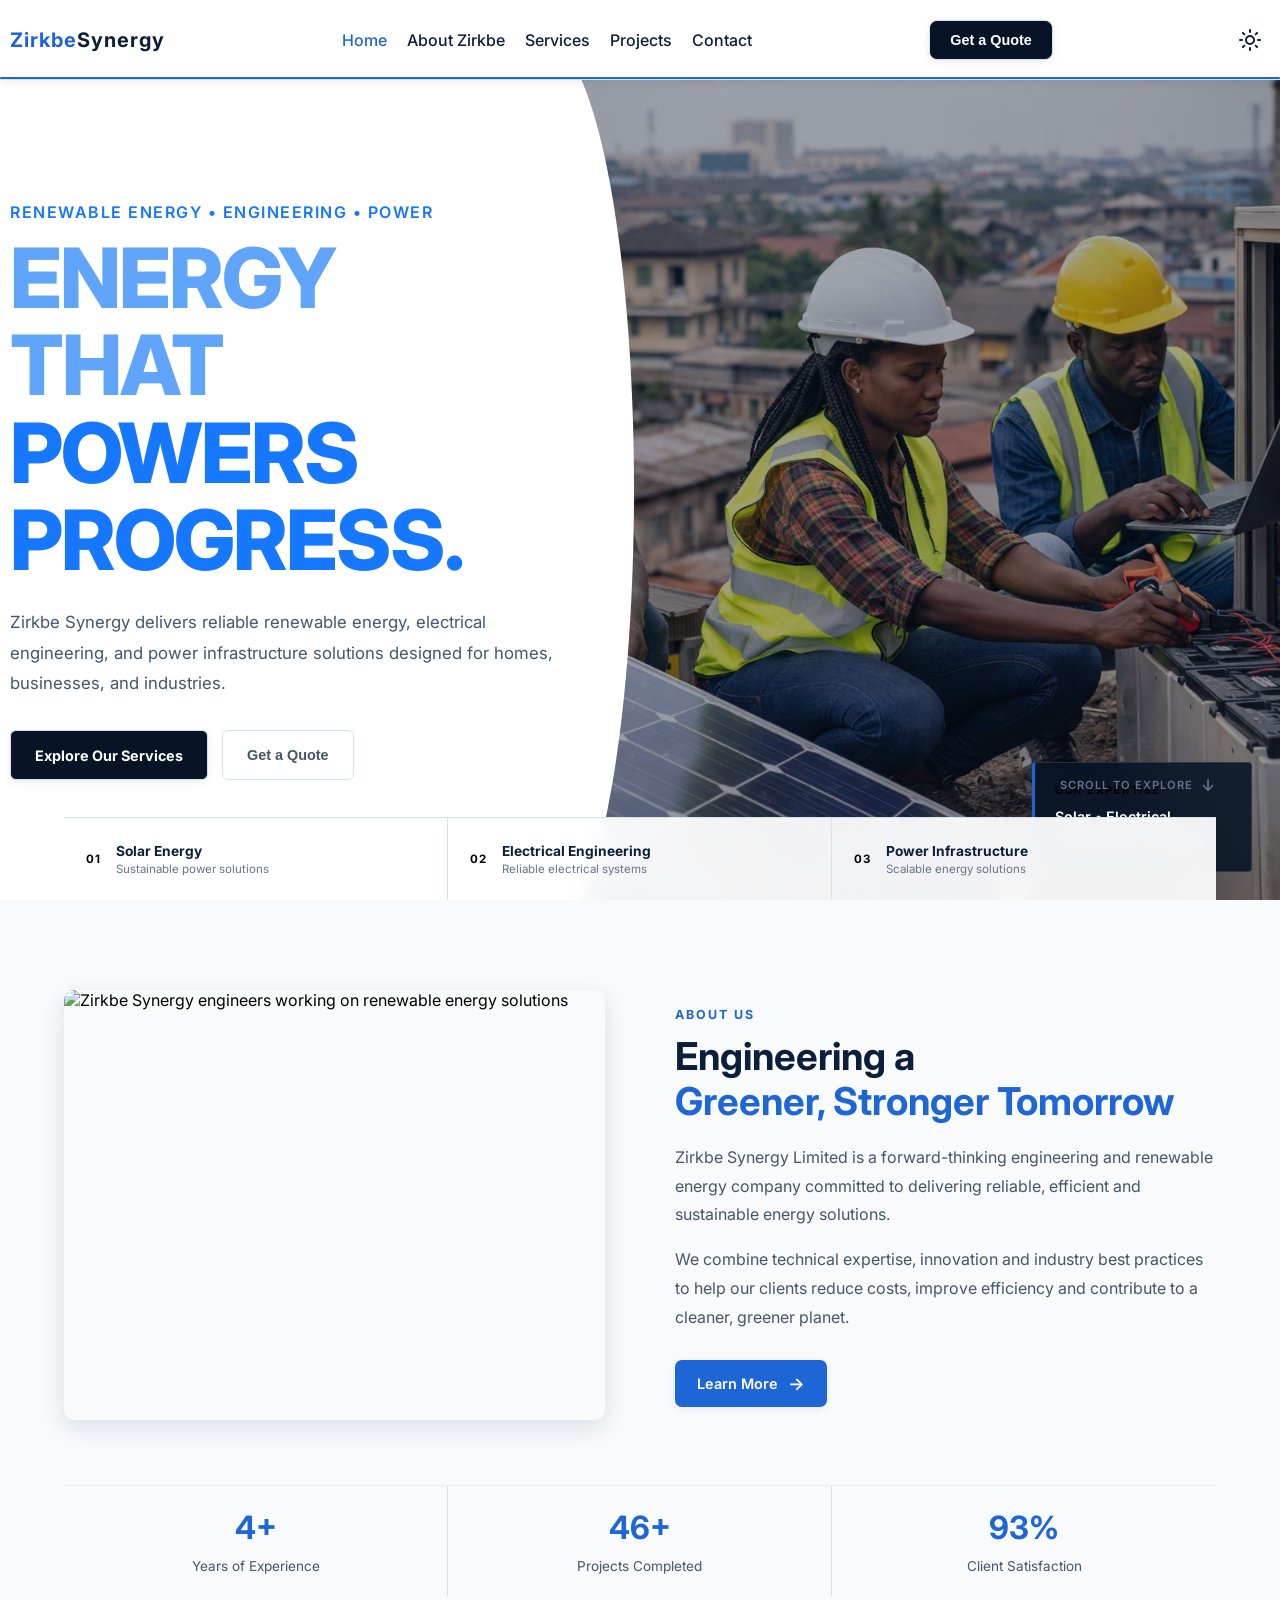
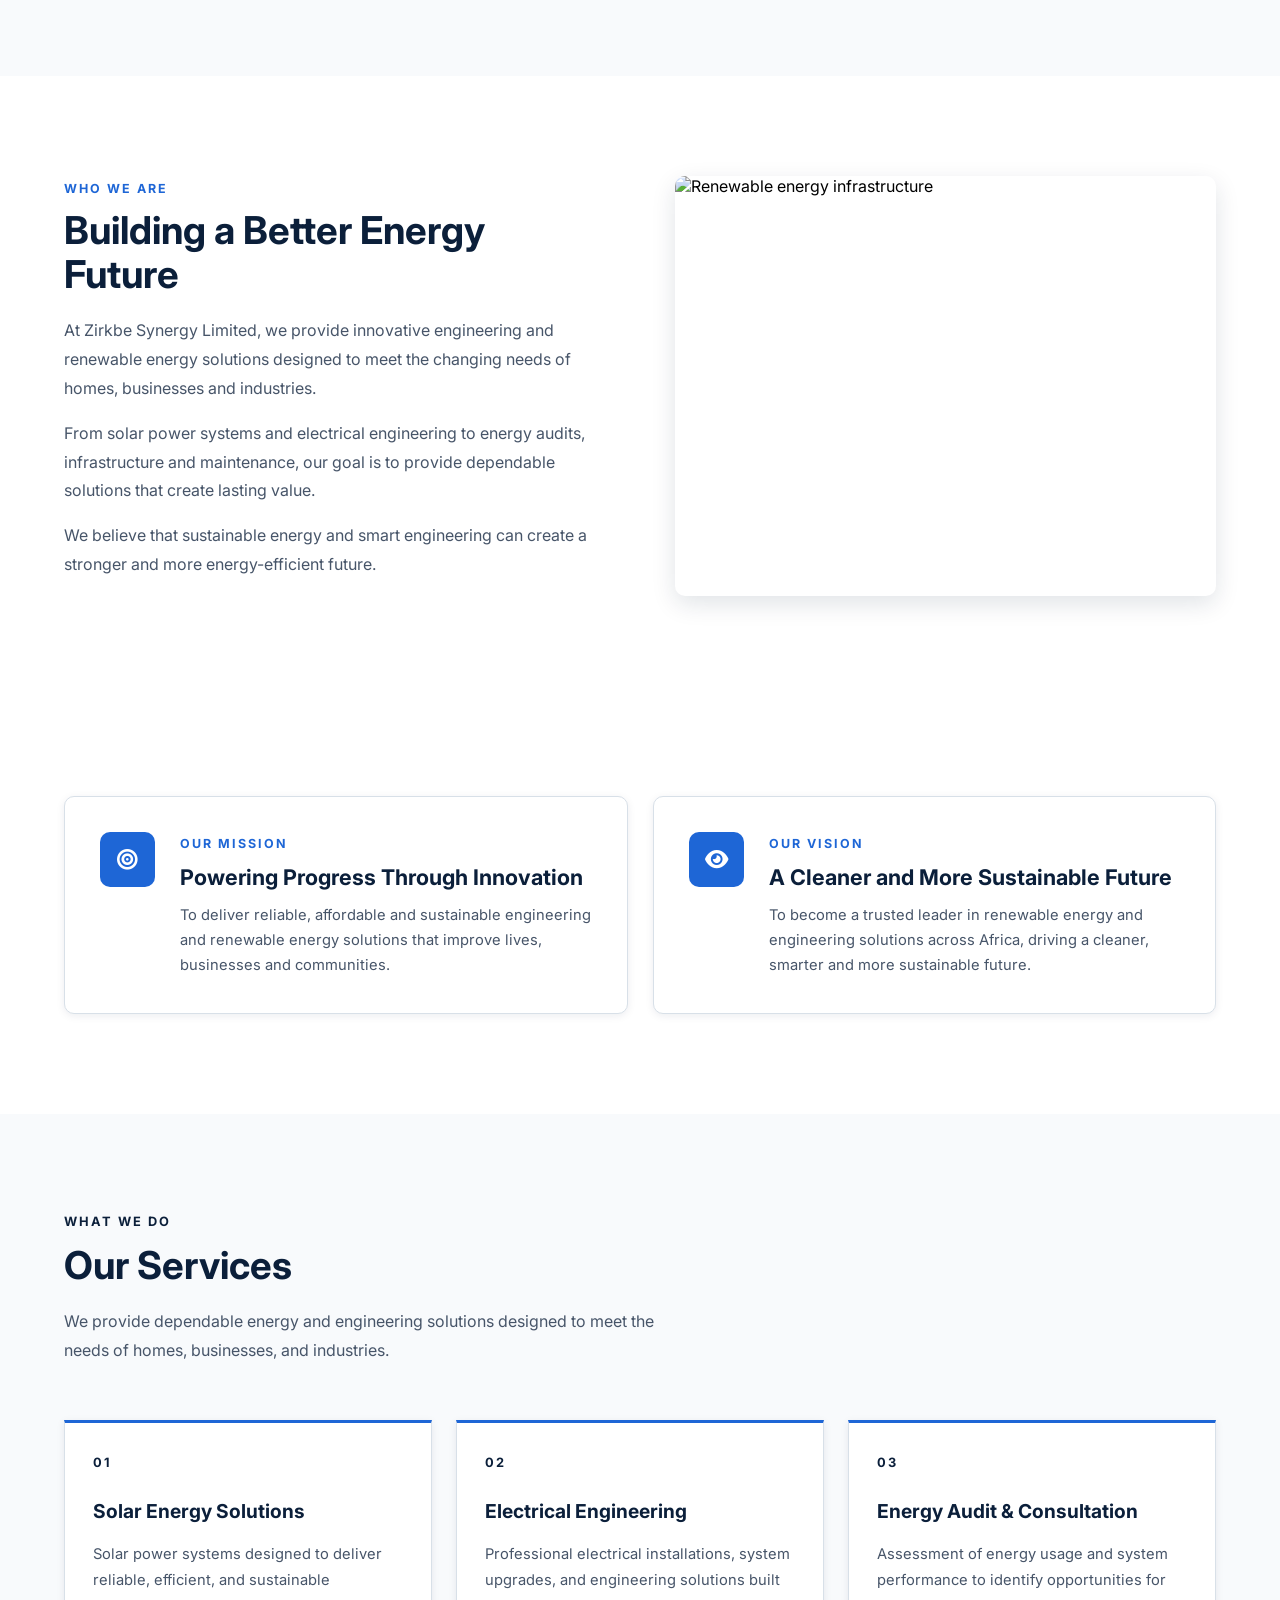
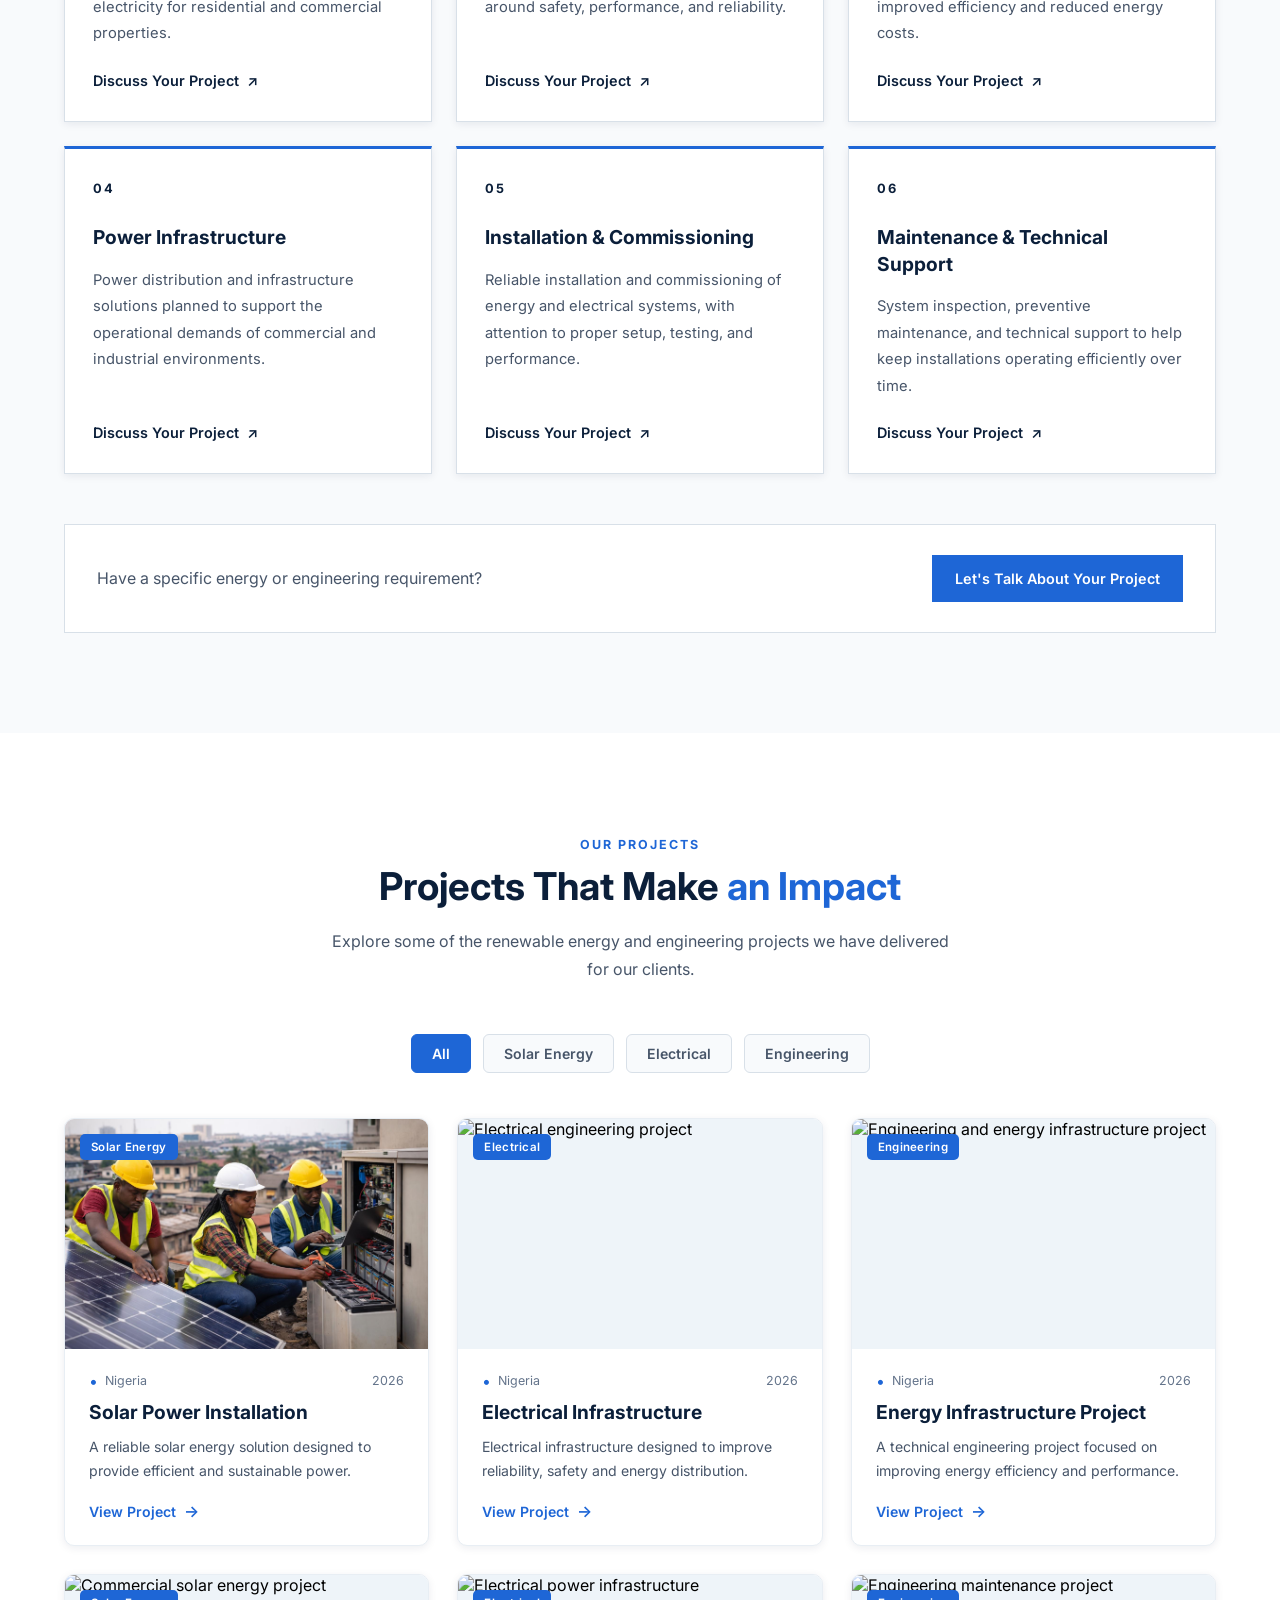
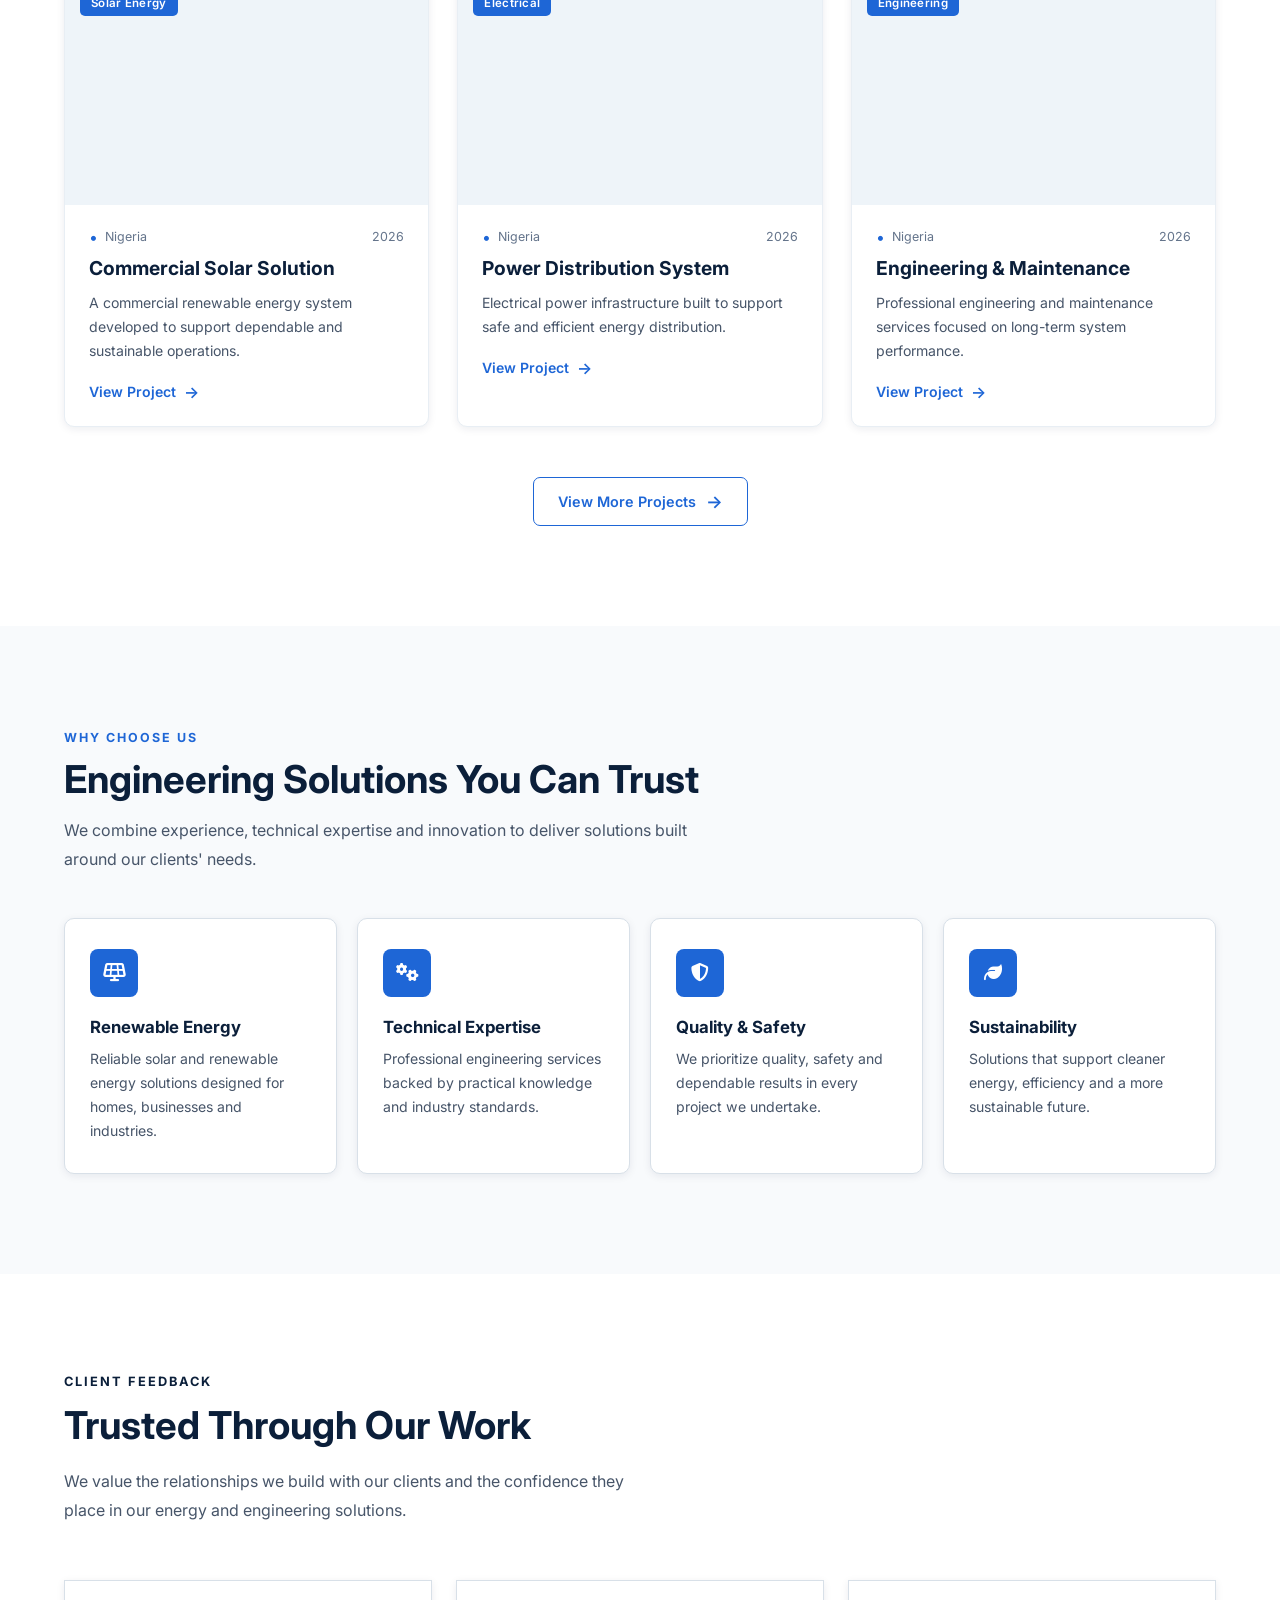
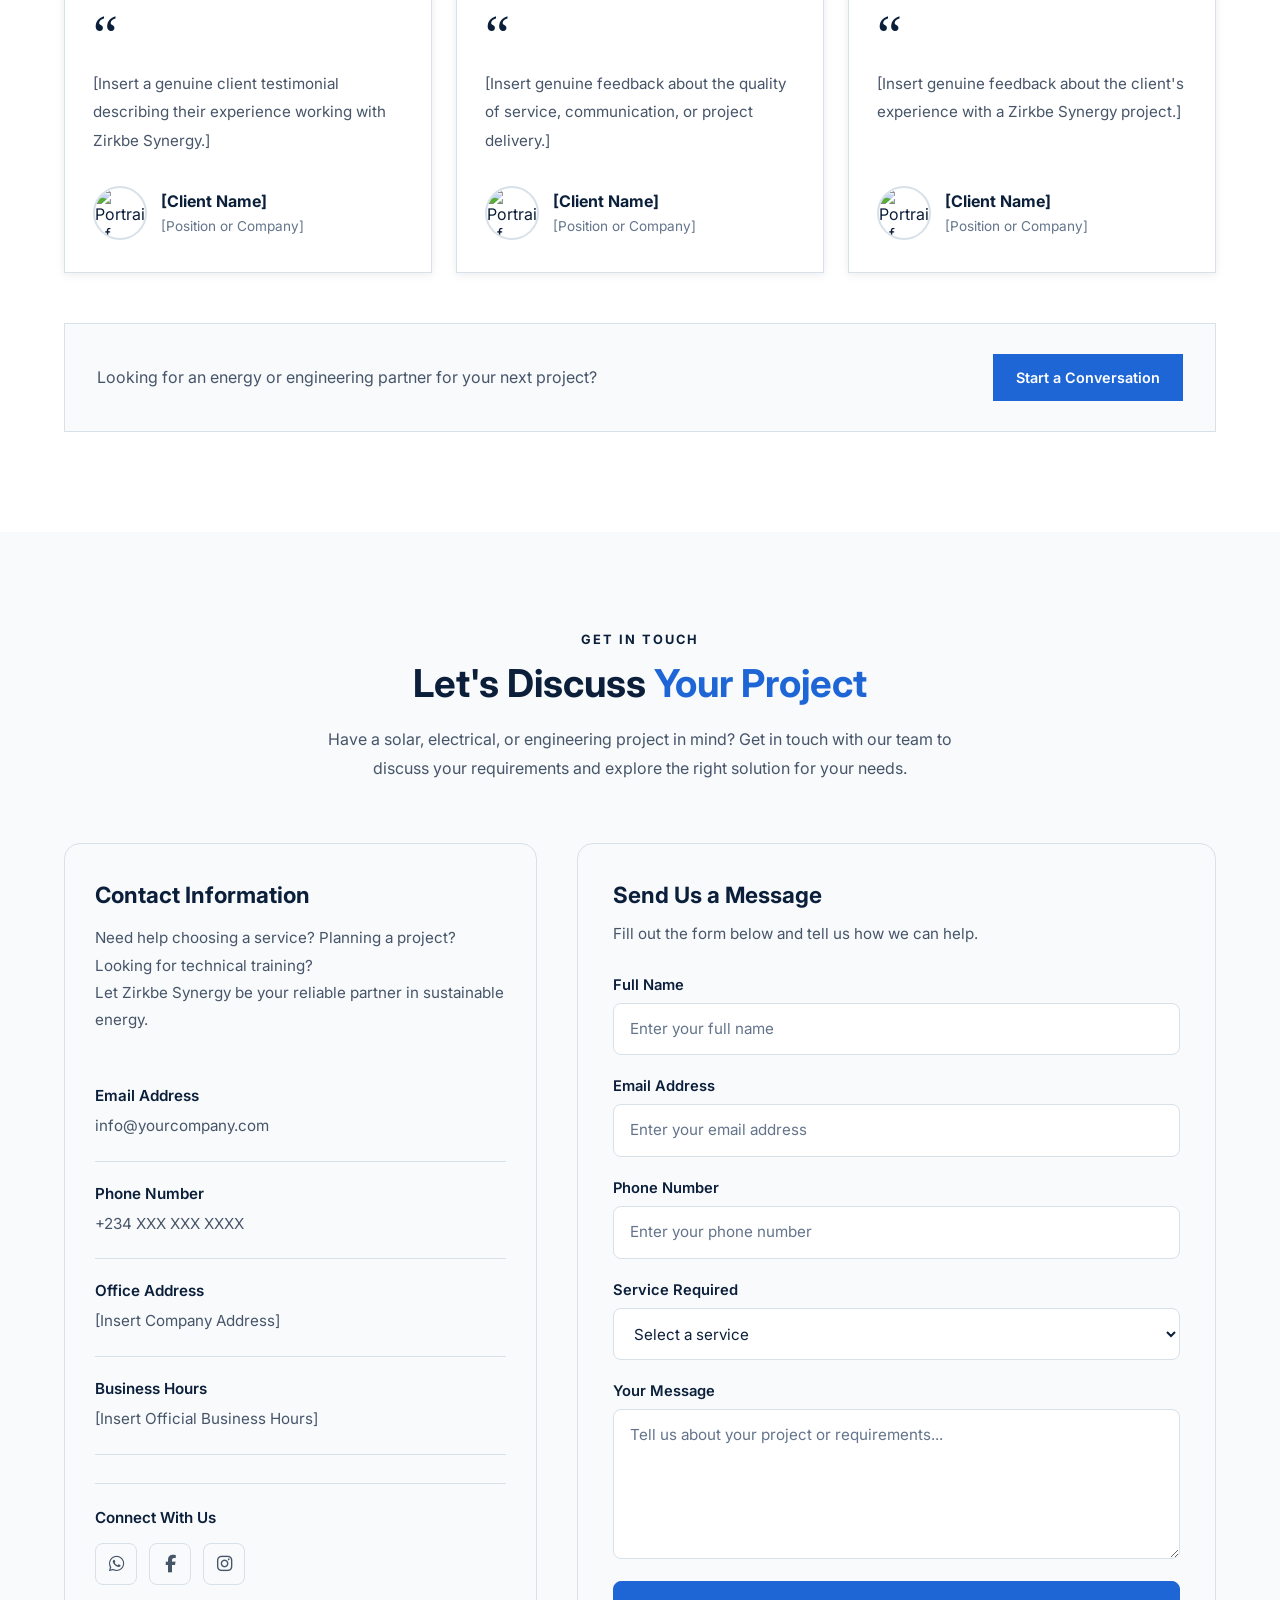
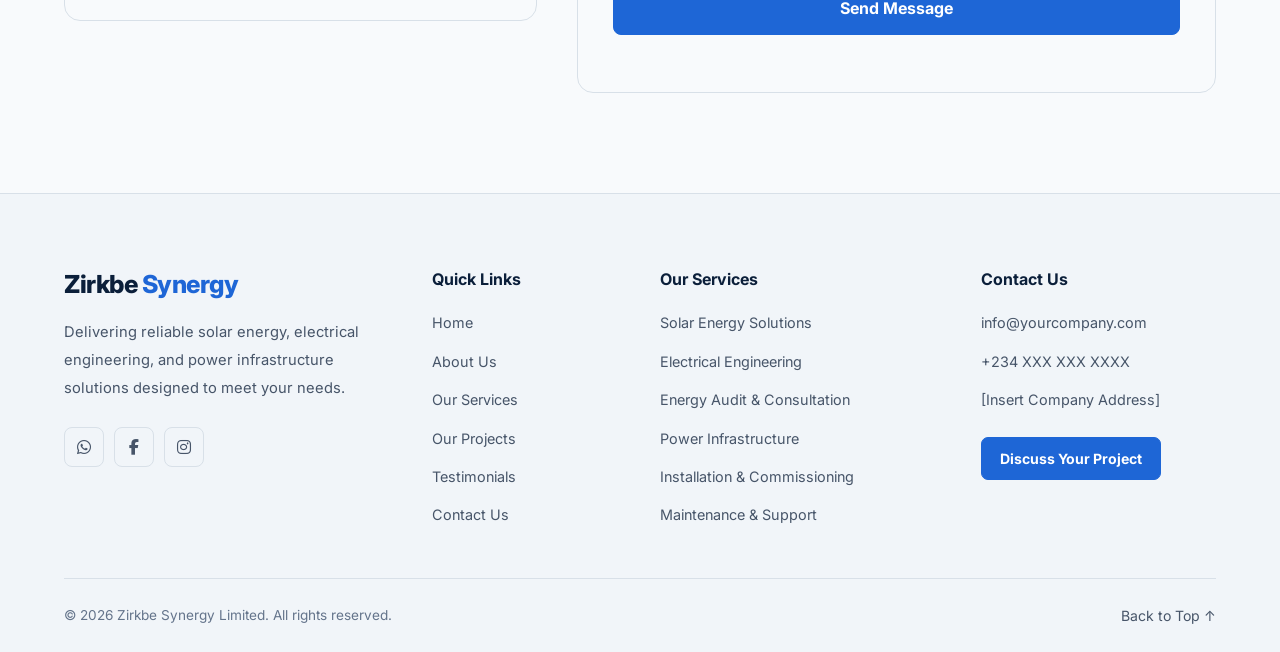
==== commit a5537e7c: "Polish project details page styling" ====
--- a/index.html
+++ b/index.html
@@ -68,8 +68,8 @@
 <body>
     <header class="navbar">
         <div class="nav-container">
-            <a href="#home" class="nav-logo">Z
-                <span> Zirkbe</span> Synergy
+            <a href="#home" class="nav-logo">Zirkbe
+                <span> Synergy</span> 
             </a>
         
             <nav class="nav-menu">
@@ -690,7 +690,7 @@
                             to provide efficient and sustainable power.
                         </p>
 
-                        <a href="#" class="project-link">
+                        <a href="projects/project-details.html?id=solar" class="project-link">
                             View Project
                             <span aria-hidden="true">→</span>
                         </a>
@@ -743,7 +743,7 @@
                             reliability, safety and energy distribution.
                         </p>
 
-                        <a href="#" class="project-link">
+                        <a href="projects/project-details.html?id=electrical-infrastructure" class="project-link">
                             View Project
                             <span aria-hidden="true">→</span>
                         </a>
@@ -796,7 +796,7 @@
                             improving energy efficiency and performance.
                         </p>
 
-                        <a href="#" class="project-link">
+                        <a href="projects/project-details.html?id=energy-infrastructure" class="project-link">
                             View Project
                             <span aria-hidden="true">→</span>
                         </a>
@@ -849,7 +849,7 @@
                             to support dependable and sustainable operations.
                         </p>
 
-                        <a href="#" class="project-link">
+                        <a href="projects/project-details.html?id=commercial-solar" class="project-link">
                             View Project
                             <span aria-hidden="true">→</span>
                         </a>
@@ -902,7 +902,7 @@
                             safe and efficient energy distribution.
                         </p>
 
-                        <a href="#" class="project-link">
+                        <a href="projects/project-details.html?id=power-distribution" class="project-link">
                             View Project
                             <span aria-hidden="true">→</span>
                         </a>
@@ -955,7 +955,7 @@
                             focused on long-term system performance.
                         </p>
 
-                        <a href="#" class="project-link">
+                        <a href="projects/project-details.html?id=engineering-maintenance" class="project-link">
                             View Project
                             <span aria-hidden="true">→</span>
                         </a>
@@ -1647,6 +1647,6 @@
 
 
     <script src="jsfiles/01script.js"></script>
-    
+    <script src="jsfiles/theme-toggle.js"></script>
 </body>
 </html>
--- a/cssfiles/nav.css
+++ b/cssfiles/nav.css
@@ -369,140 +369,149 @@
 @media (max-width: 850px) {
 
     .nav-container {
-
-        position: relative;
-        padding: 20px 24px;
-
-    }
-
-
+         position: relative;
+        width: 100%;
+        height: 80px;
+        padding: 0 20px;
+        gap: 10px;
+
+    }
+
+
+    .theme-toggle {
+        width: 40px;
+        height: 40px;
+        padding: 8px;
+    }
 
     /* Show hamburger */
 
+     .menu-toggle {
+        display: flex;
+        align-items: center;
+        justify-content: center;
+        flex-shrink: 0;
+        width: 40px;
+        height: 40px;
+        padding: 8px;
+        font-size: 1.35rem;
+    }
+
+    .menu-toggle i {
+
+        transition: transform 0.25s ease;
+
+    }
+
+    .nav-logo {
+        font-size: 1.15rem;
+        letter-spacing: 0.5px;
+        flex-shrink: 1;
+        min-width: 0;
+    }
+
+
+    /* Hide desktop navigation */
+
+    .nav-menu {
+
+        position: absolute;
+        top: 80px;
+        left: 0;
+        width: 100%;
+        padding: 20px;
+        background: var(--bg-navbar);
+        border-bottom: 1px solid var(--border-color);
+        box-shadow: var(--shadow-sm);
+        backdrop-filter: blur(14px);
+        -webkit-backdrop-filter: blur(14px);
+
+        /* Animation */
+
+        opacity: 0;
+        visibility: hidden;
+        transform: translateY(-10px);
+        transition:
+            opacity 0.3s ease,
+            transform 0.3s ease,
+            visibility 0.3s ease;
+    }
+
+    .nav-menu.active {
+        opacity: 1;
+        visibility: visible;
+        transform: translateY(0);
+    }
+
+    .nav-menu ul {
+        flex-direction: column;
+        align-items: stretch;
+        gap: 8px;
+    }
+
+    .nav-menu ul li {
+        width: 100%;
+        text-align: center;
+    }
+
+    .nav-menu ul li a {
+        display: block;
+        width: 100%;
+        padding: 12px 10px;
+        font-size: 1rem;
+    }
+
+    .nav-menu .links::after {
+        display: none;
+}
+
+
+
+    /* Hide desktop CTA on small screens */
+
+    .call-to-action-btn .nav-cta {
+        display: none;
+    }
+
+    .nav-actions {
+        display: flex;
+        align-items: center;
+        gap: 0;
+        margin-left: auto;
+        margin-right: 0;
+        flex-shrink: 0;
+    }
+
+}
+
+
+@media (max-width: 380px) {
+
+    .nav-container {
+        padding: 0 12px;
+        gap: 6px;
+    }
+
+    .nav-logo {
+        font-size: 1rem;
+        letter-spacing: 0;
+    }
+
+    .nav-actions {
+        margin-left: auto;
+    }
+
+    .theme-toggle,
     .menu-toggle {
-
-        display: block;
-
-    }
-
-    .menu-toggle i {
-
-        transition: transform 0.25s ease;
-
-    }
-
-    /* Hide desktop navigation */
-
-    .nav-menu {
-
-        position: absolute;
-
-        top: 80px;
-
-        left: 0;
-
-        width: 100%;
-
-        padding: 25px 5%;
-
-        background: var(--bg-navbar);
-
-        border-bottom: 1px solid var(--border-color);
-
-        box-shadow: var(--shadow-sm);
-
-        backdrop-filter: blur(14px);
-
-        -webkit-backdrop-filter: blur(14px);
-
-        /* Animation */
-
-        opacity: 0;
-
-        visibility: hidden;
-
-        transform: translateY(-10px);
-
-        transition:
-
-            opacity 0.3s ease,
-
-            transform 0.3s ease,
-
-            visibility 0.3s ease;
-
-    }
-
-    .nav-menu.active {
-
-        opacity: 1;
-
-        visibility: visible;
-
-        transform: translateY(0);
-
-    }
-
-    .nav-menu ul {
-
-        flex-direction: column;
-
-        align-items: center;
-
-        gap: 20px;
-
-    }
-
-
-
-    .nav-menu ul li {
-
-        width: 100%;
-
-        text-align: center;
-
-    }
-
-
-
-    .nav-menu ul li a {
-
-        display: block;
-
-        width: 100%;
-
-        padding: 10px;
-
-        font-size: 1rem;
-
-    }
-
-    .nav-menu .links::after {
-
-        display: none;
-
-}
-
-
-
-    /* Hide desktop CTA on small screens */
-
-    .call-to-action-btn .nav-cta {
-
-        display: none;
-
-    }
-
-
-
-    .nav-actions {
-
-        margin-left: auto;
-
-        margin-right: 10px;
-
-    }
-
+        width: 36px;
+        height: 36px;
+        padding: 6px;
+    }
+
+    .theme-icon {
+        width: 21px;
+        height: 21px;
+    }
 }
 
 
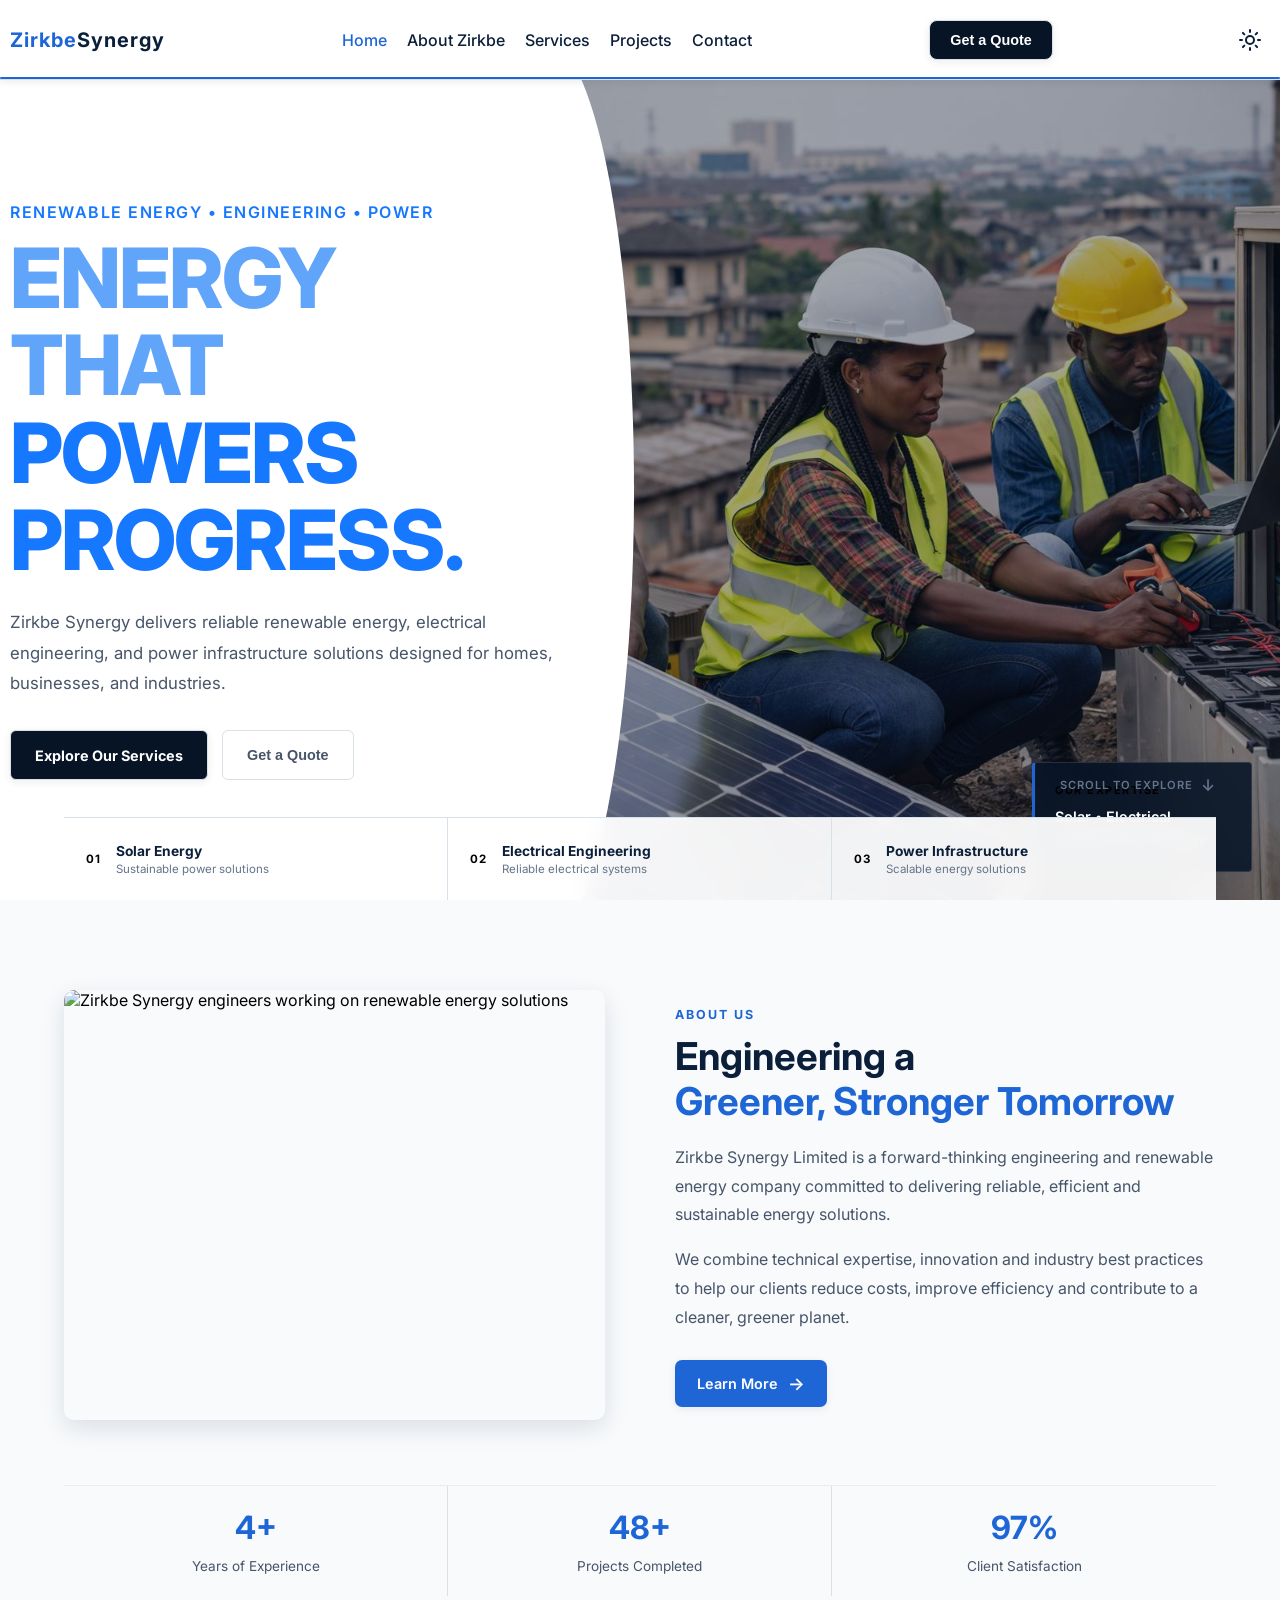
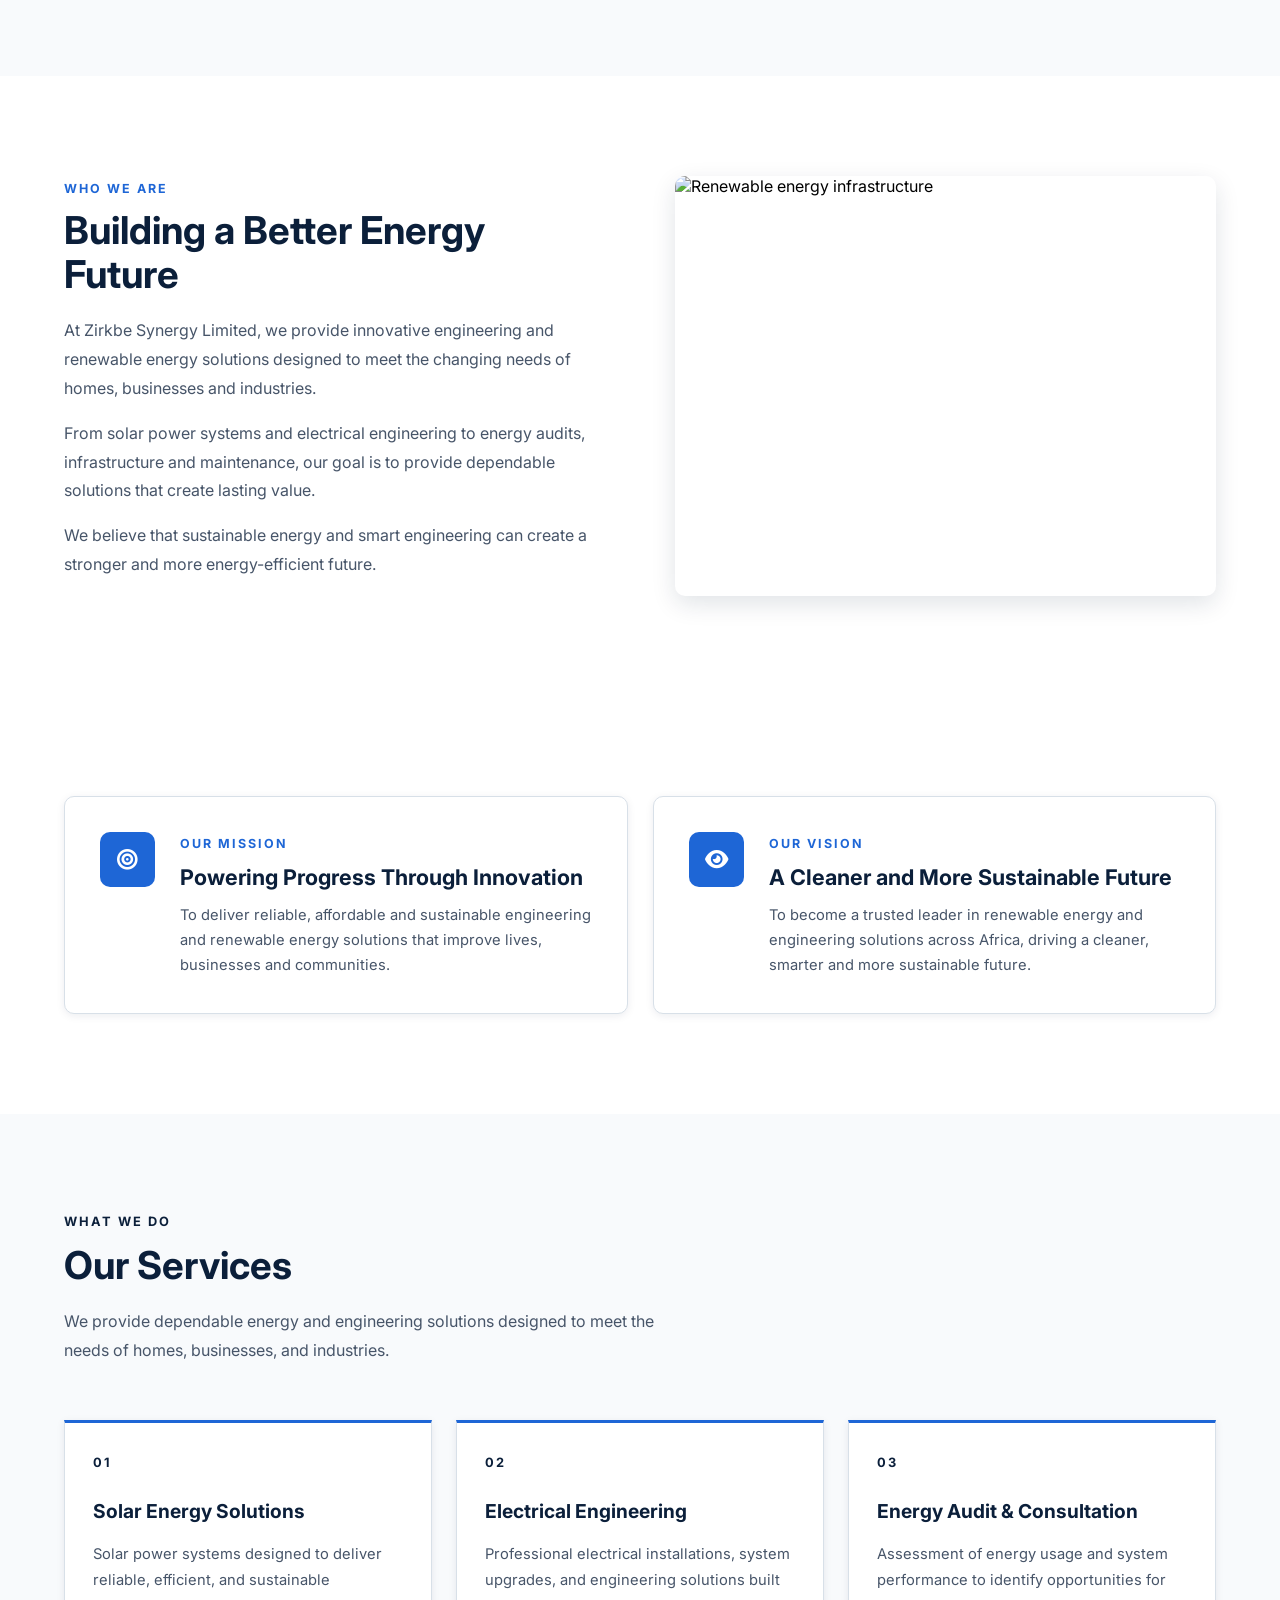
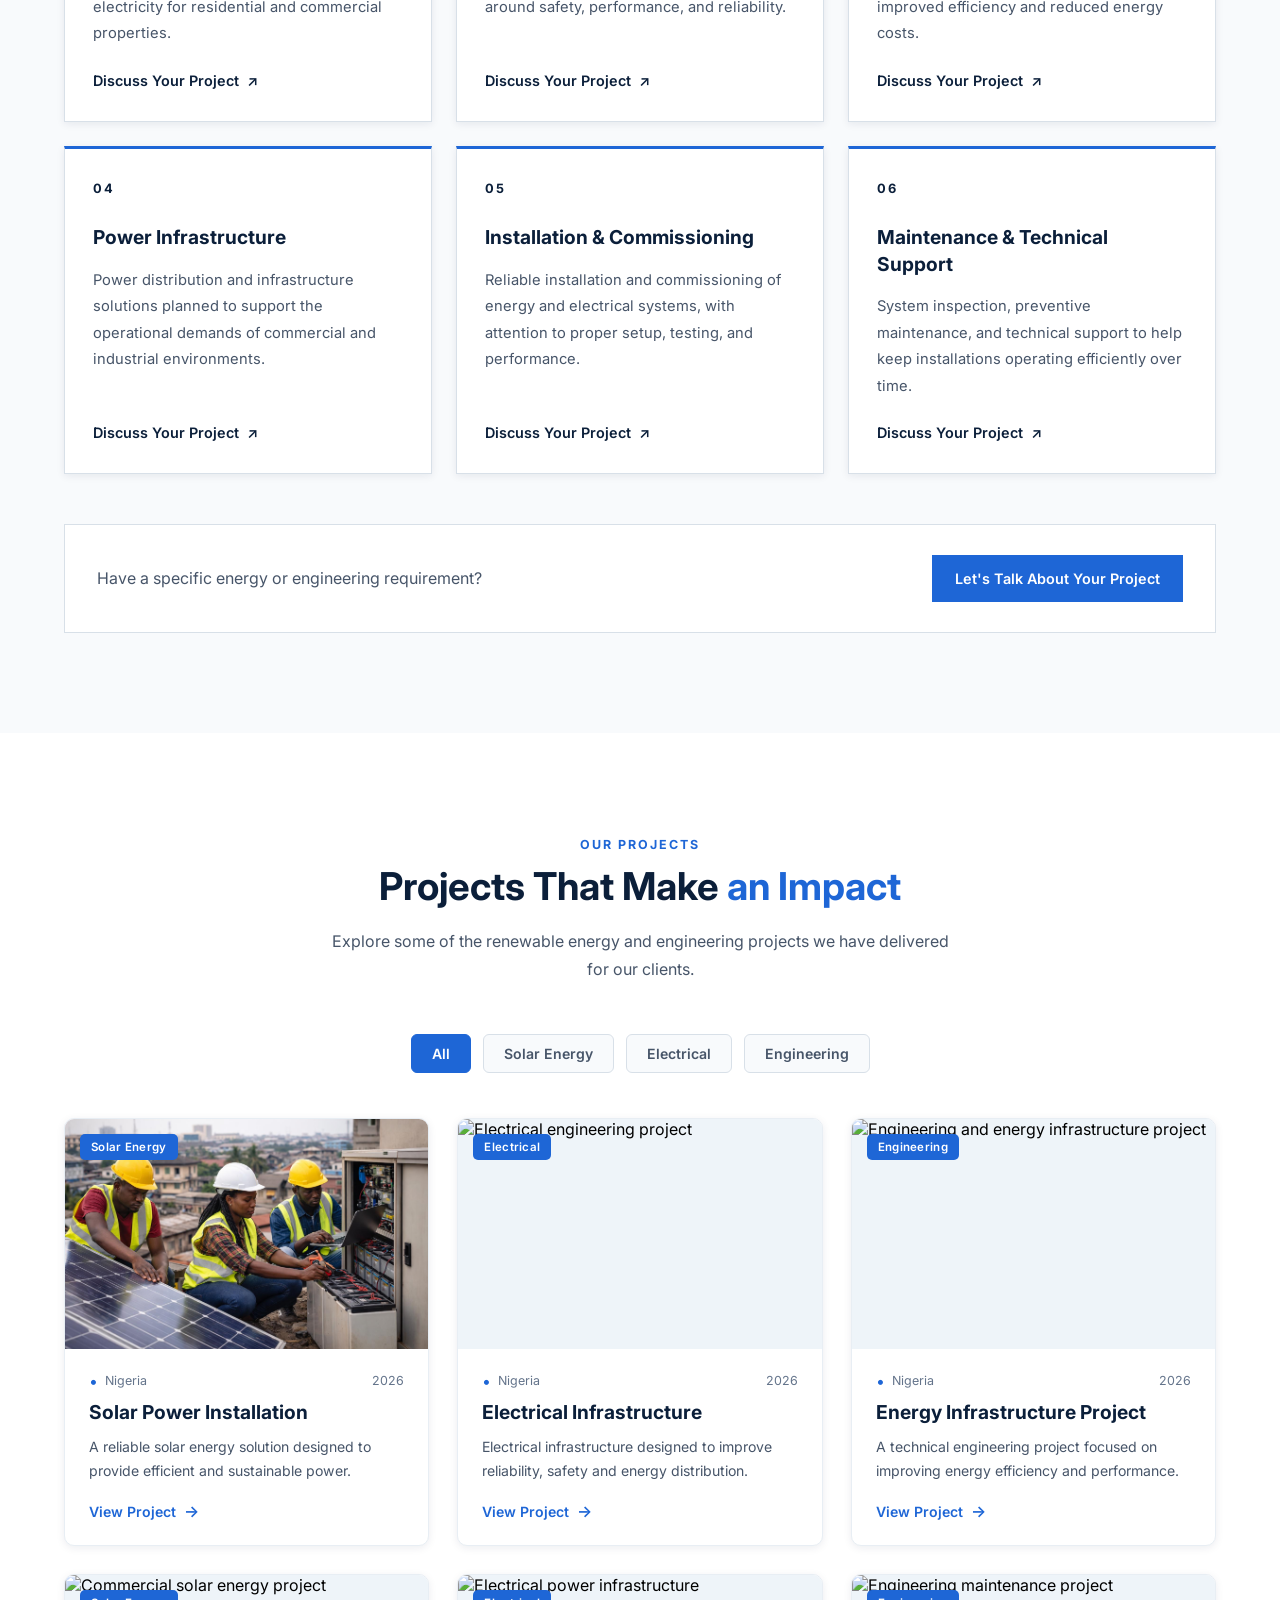
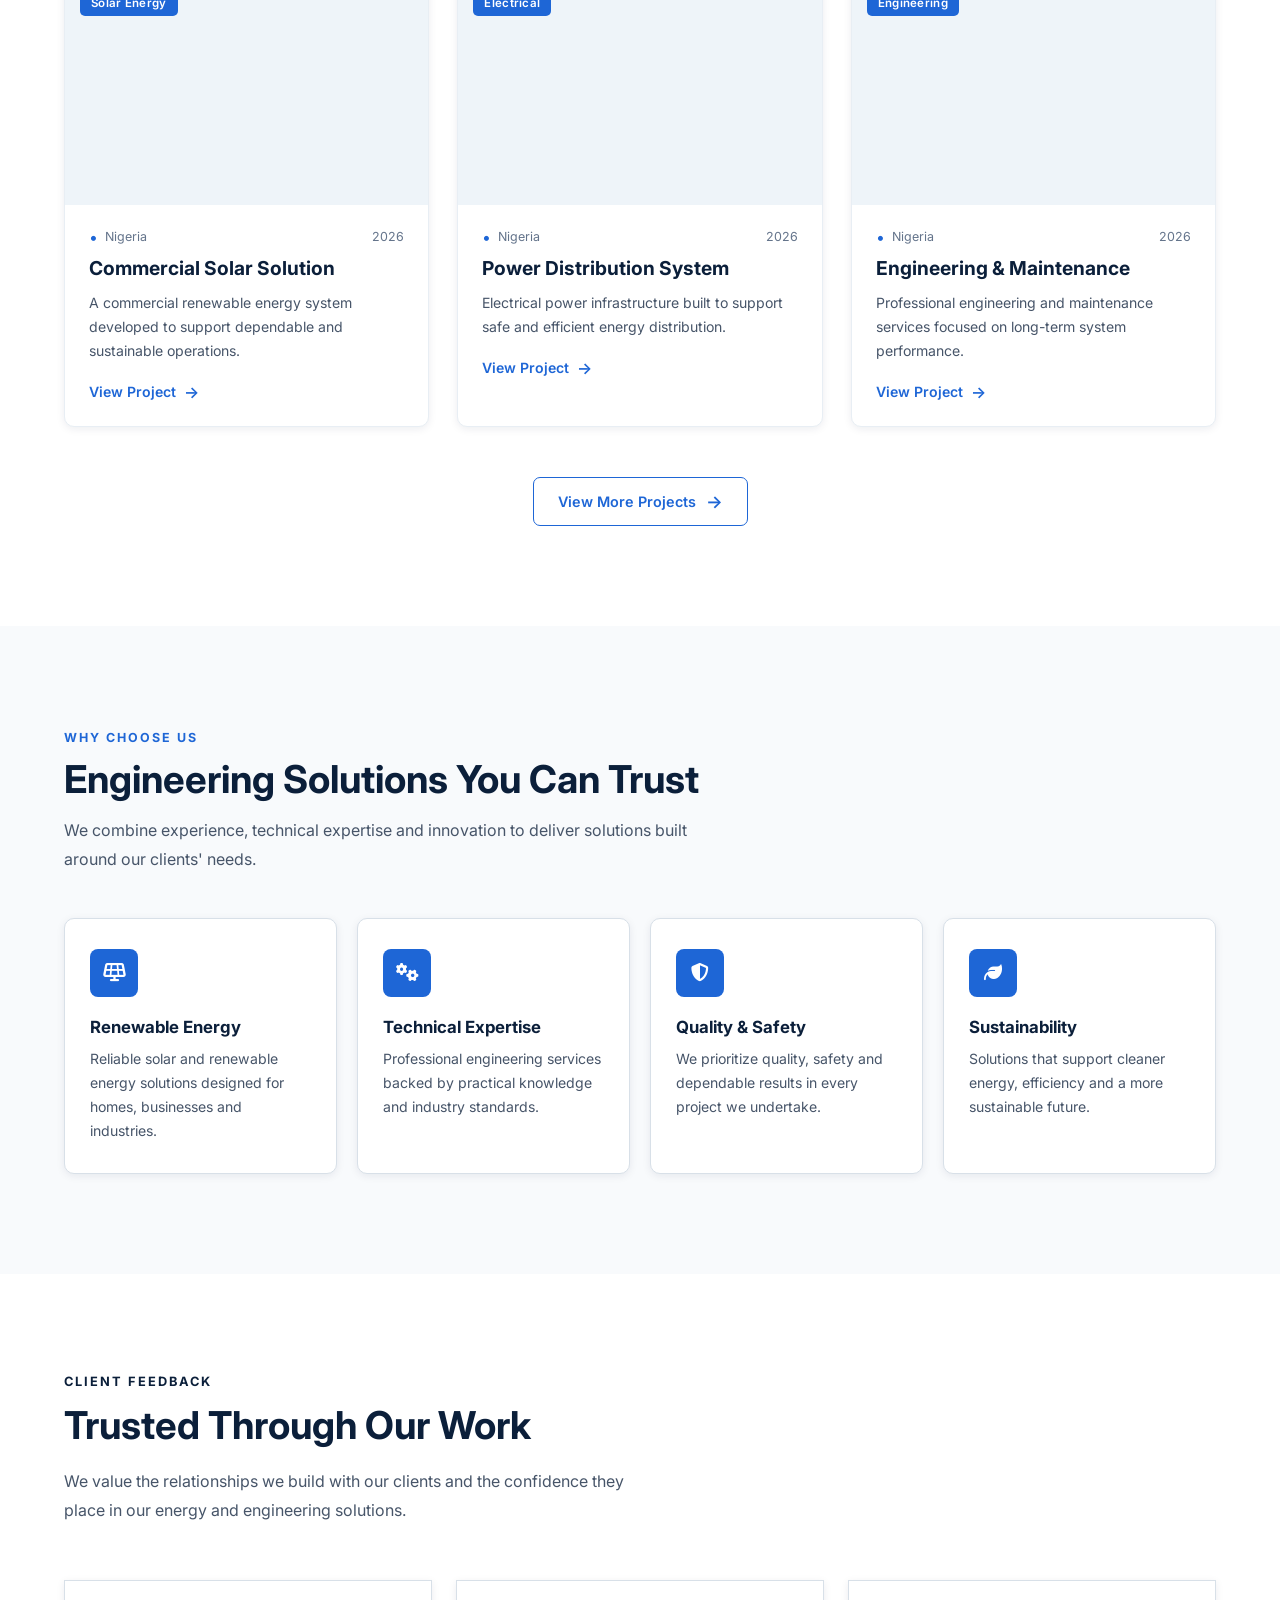
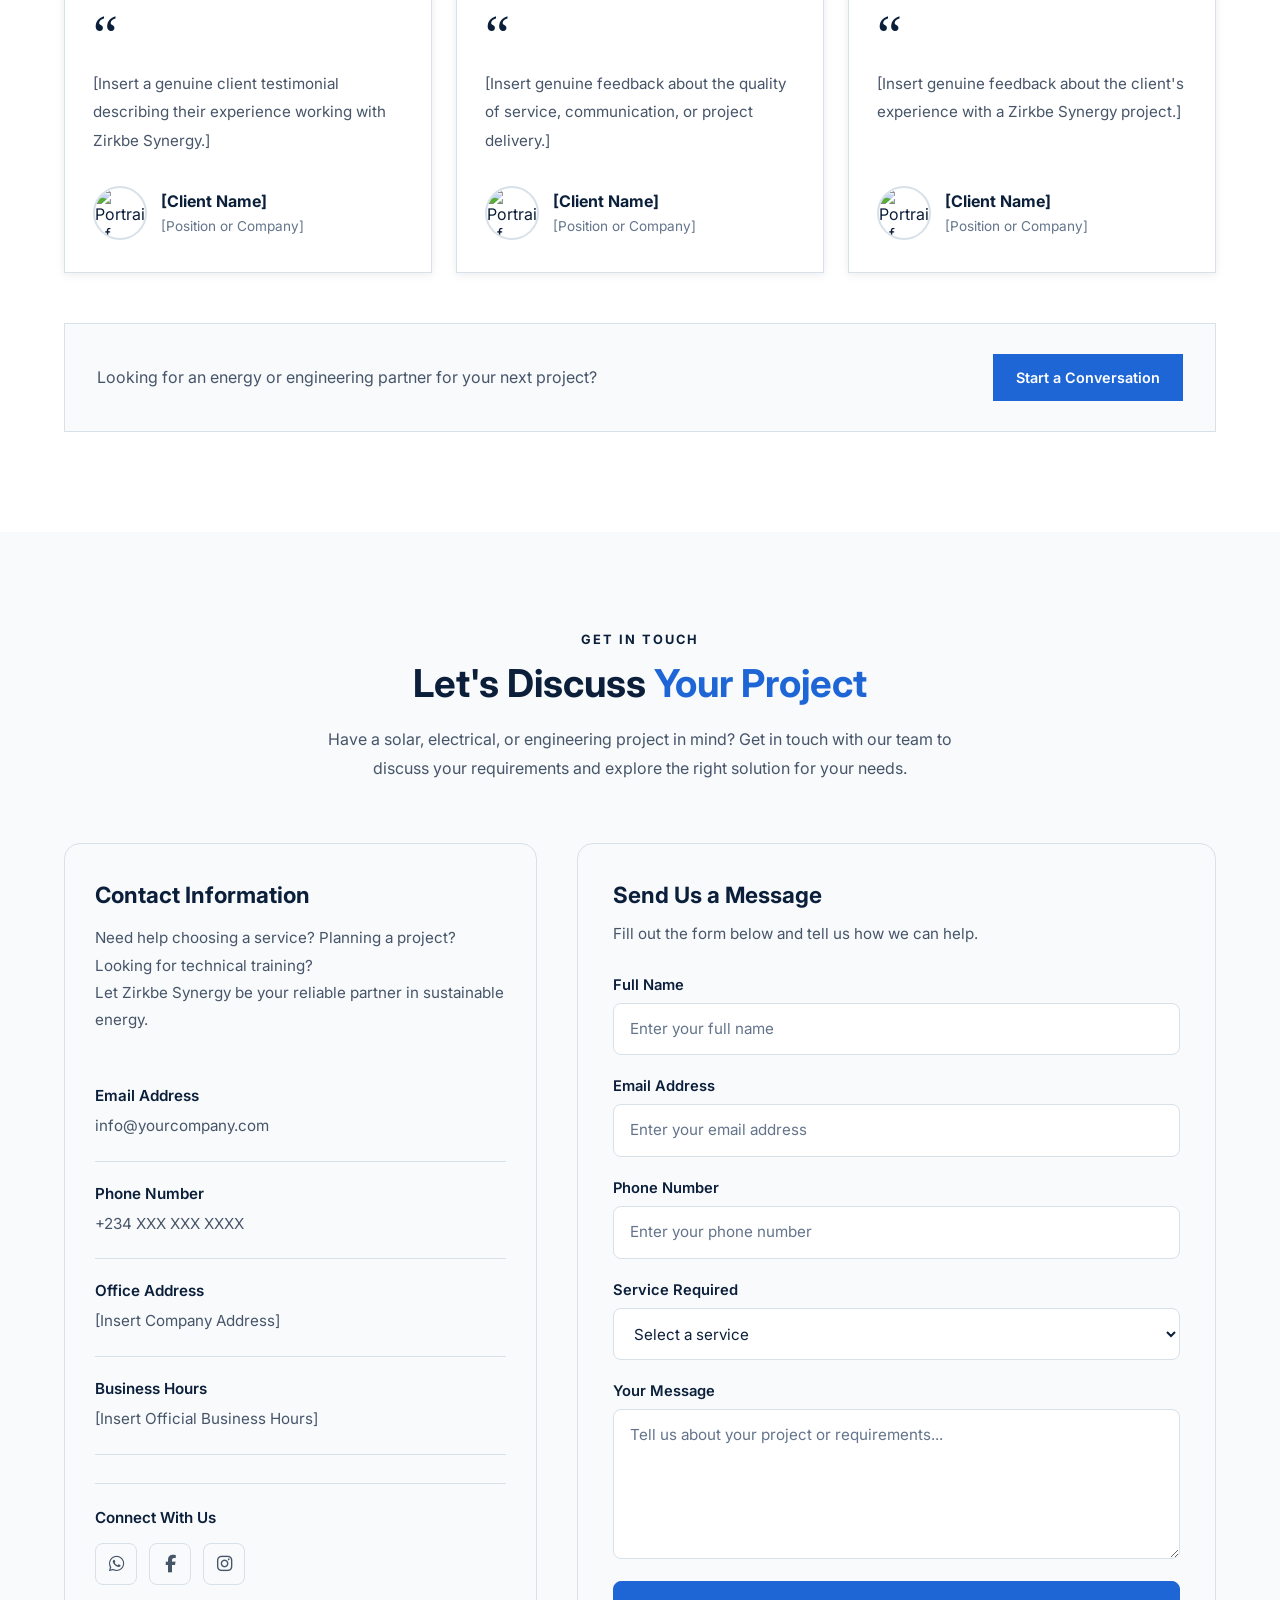
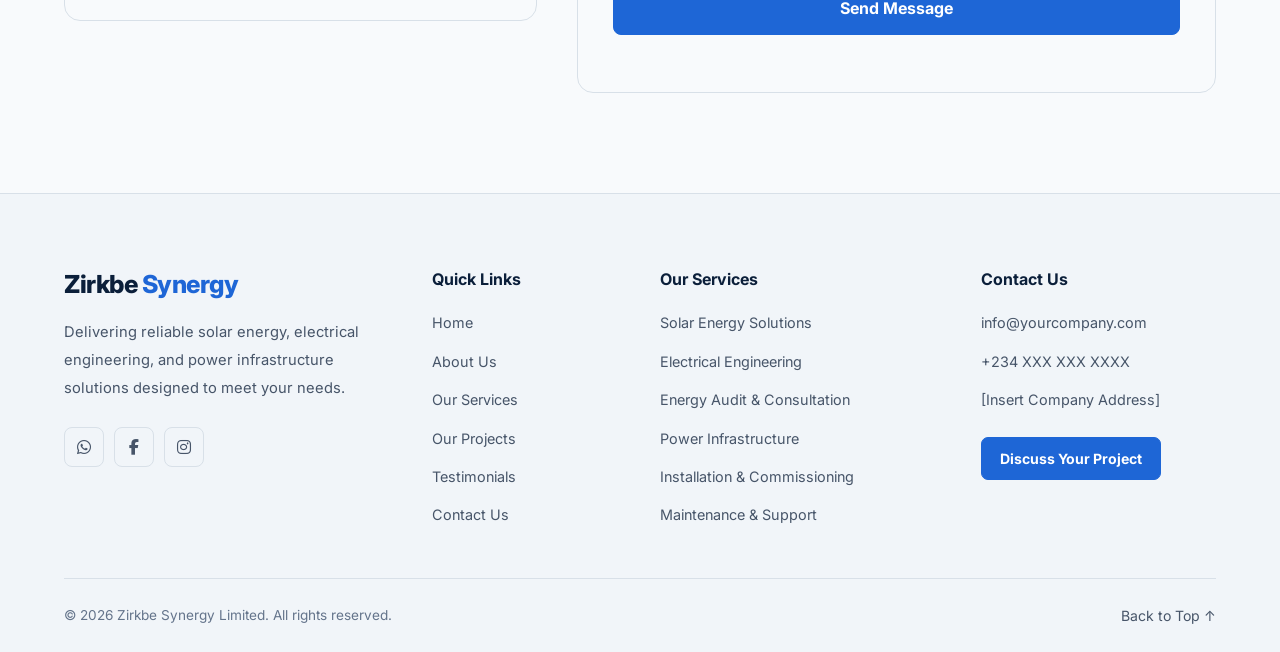
==== commit 431d216d: "updated the acttive nav class" ====
--- a/index.html
+++ b/index.html
@@ -74,7 +74,7 @@
         
             <nav class="nav-menu">
                 <ul>
-                    <li><a href="index.html" class="links active">Home</a></li>
+                    <li><a href="#home" class="links active">Home</a></li>
                     <li><a href="#about" class="links">About Zirkbe</a></li>
                     <li><a href="#services" class="links">Services</a></li>
                     <li><a href="#projects" class="links">Projects</a></li>
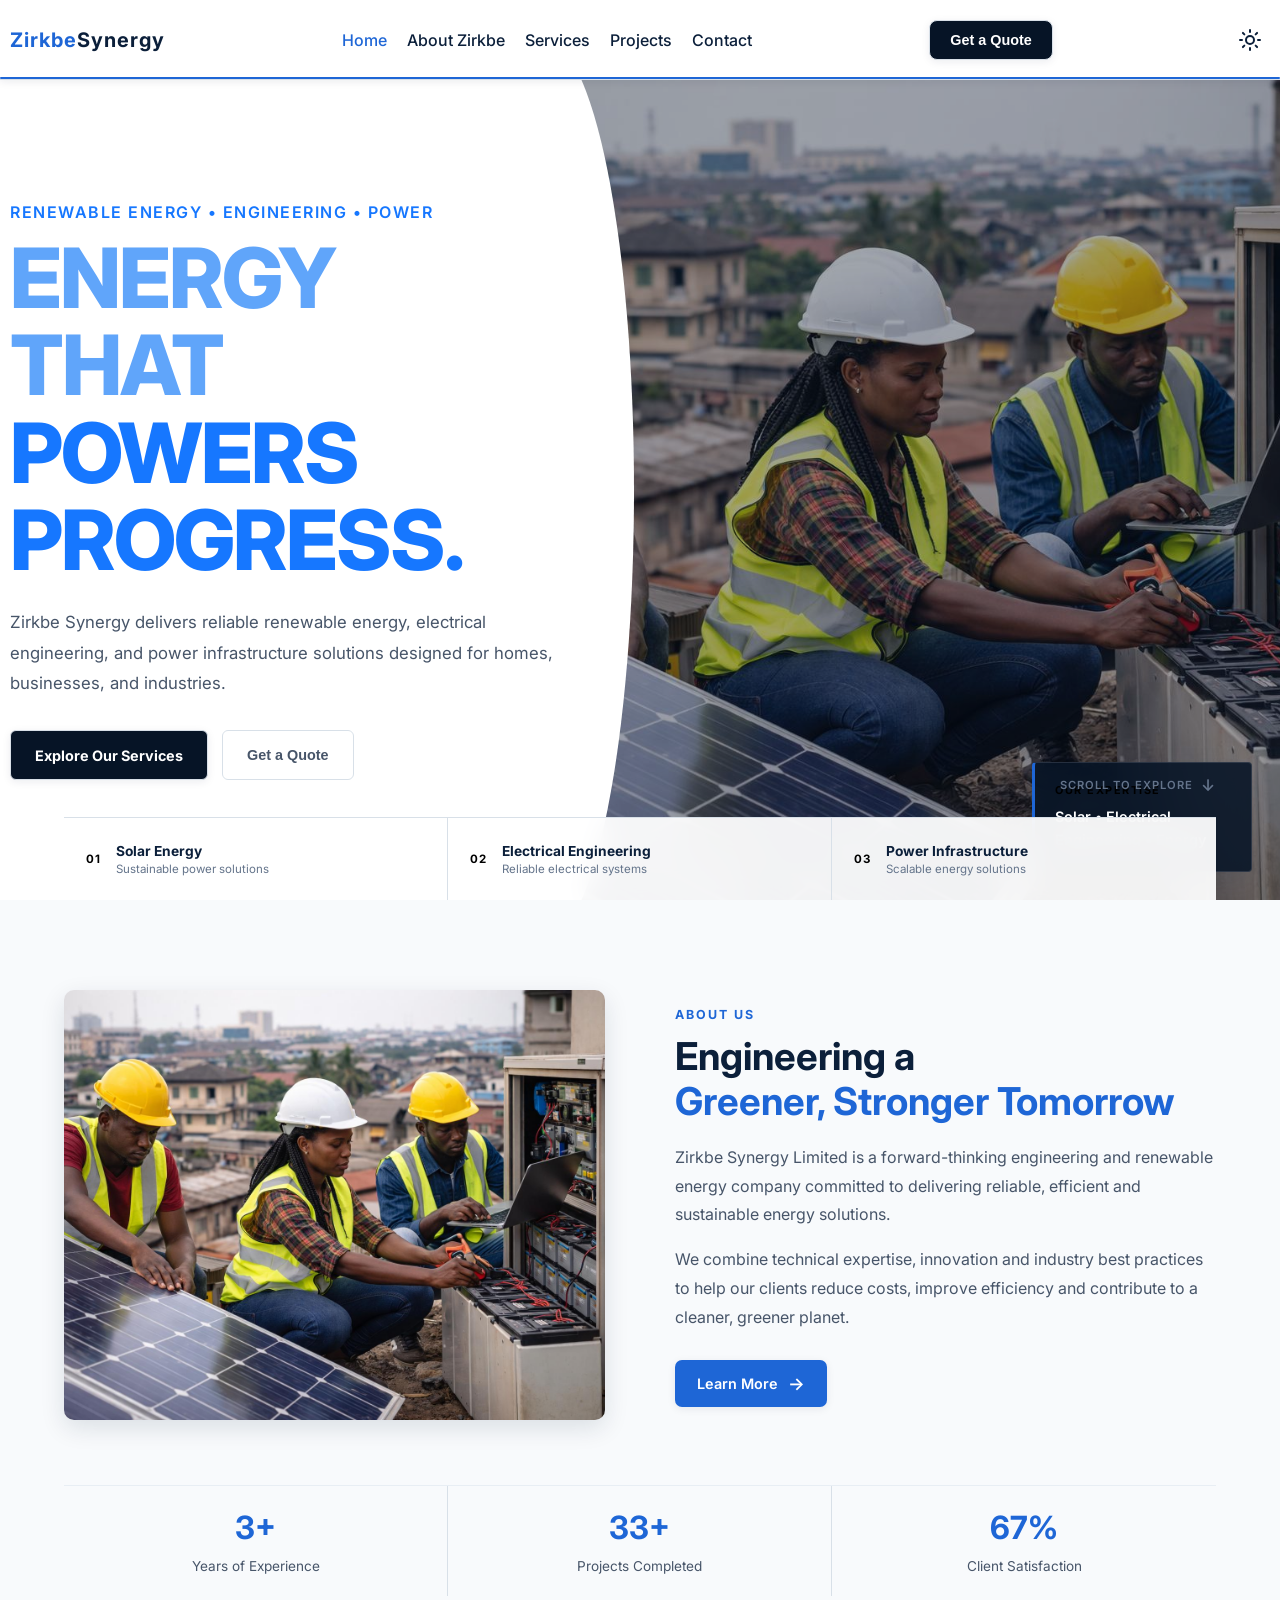
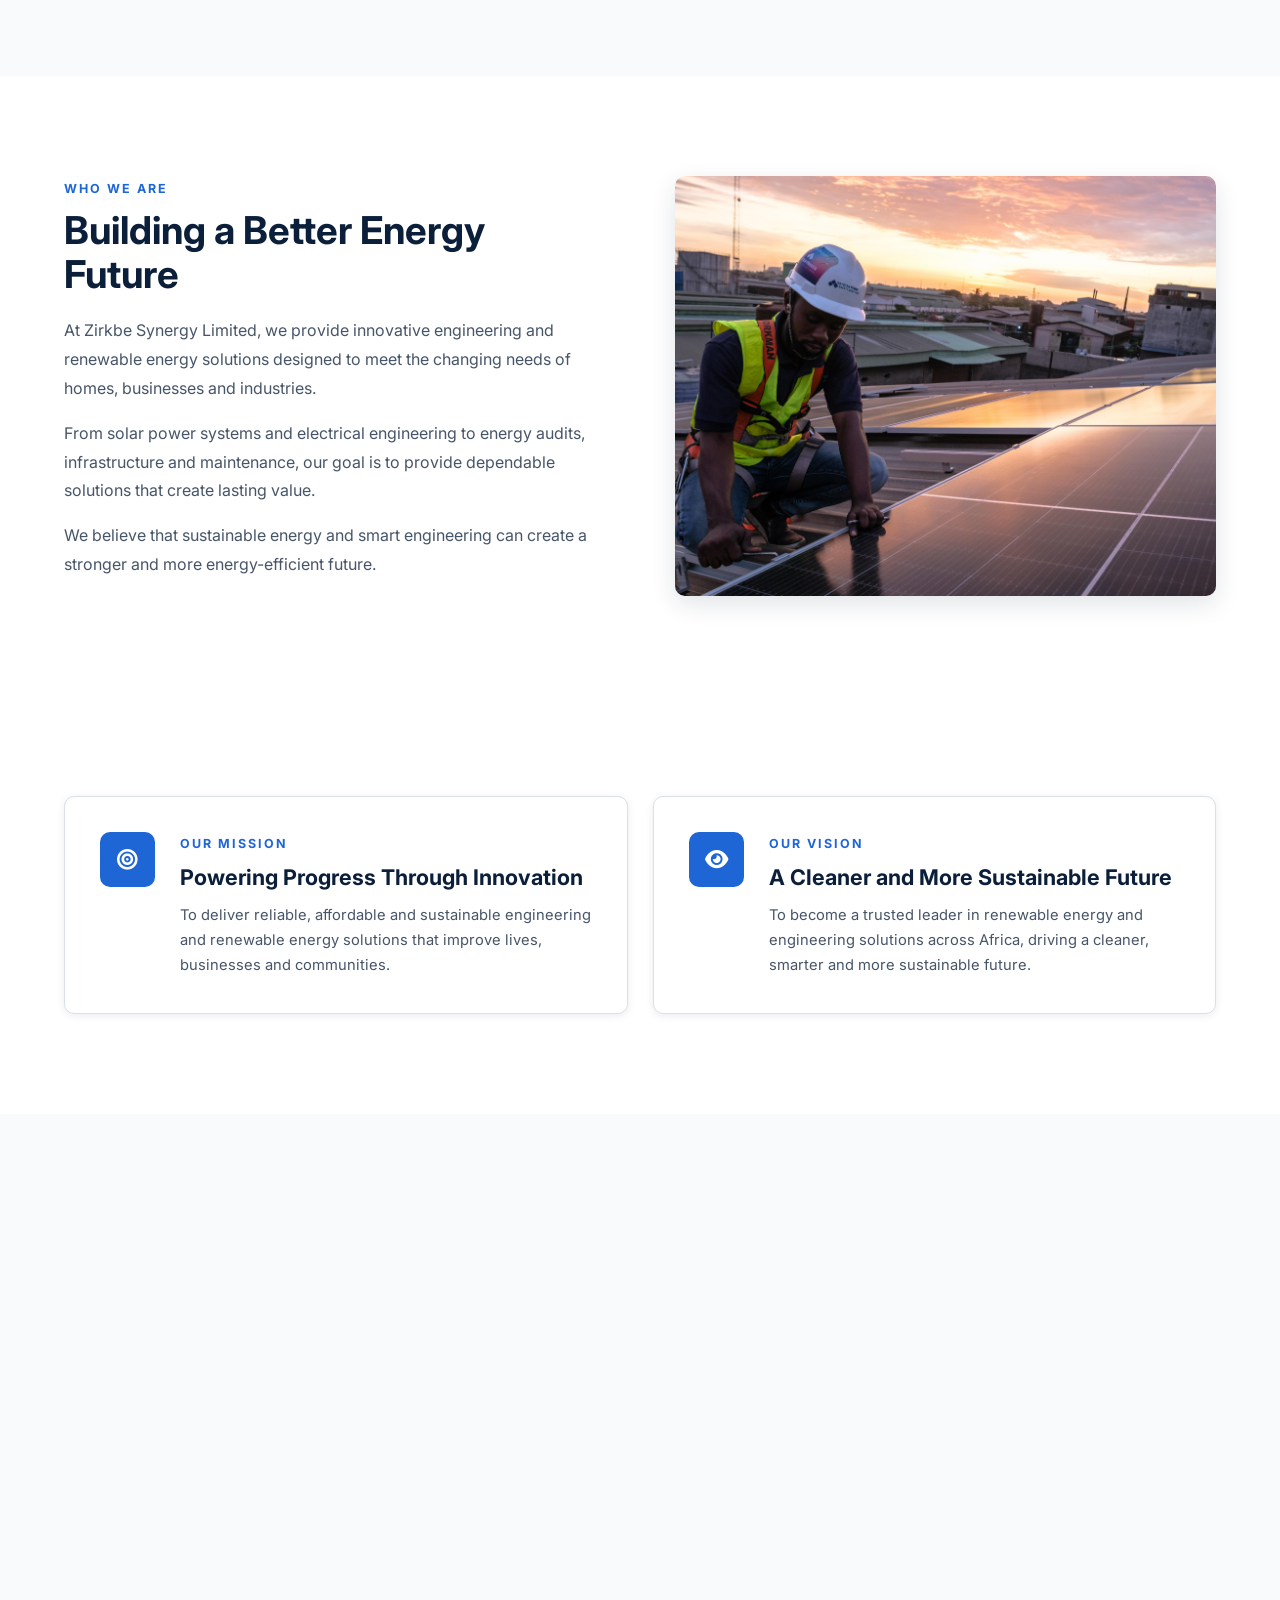
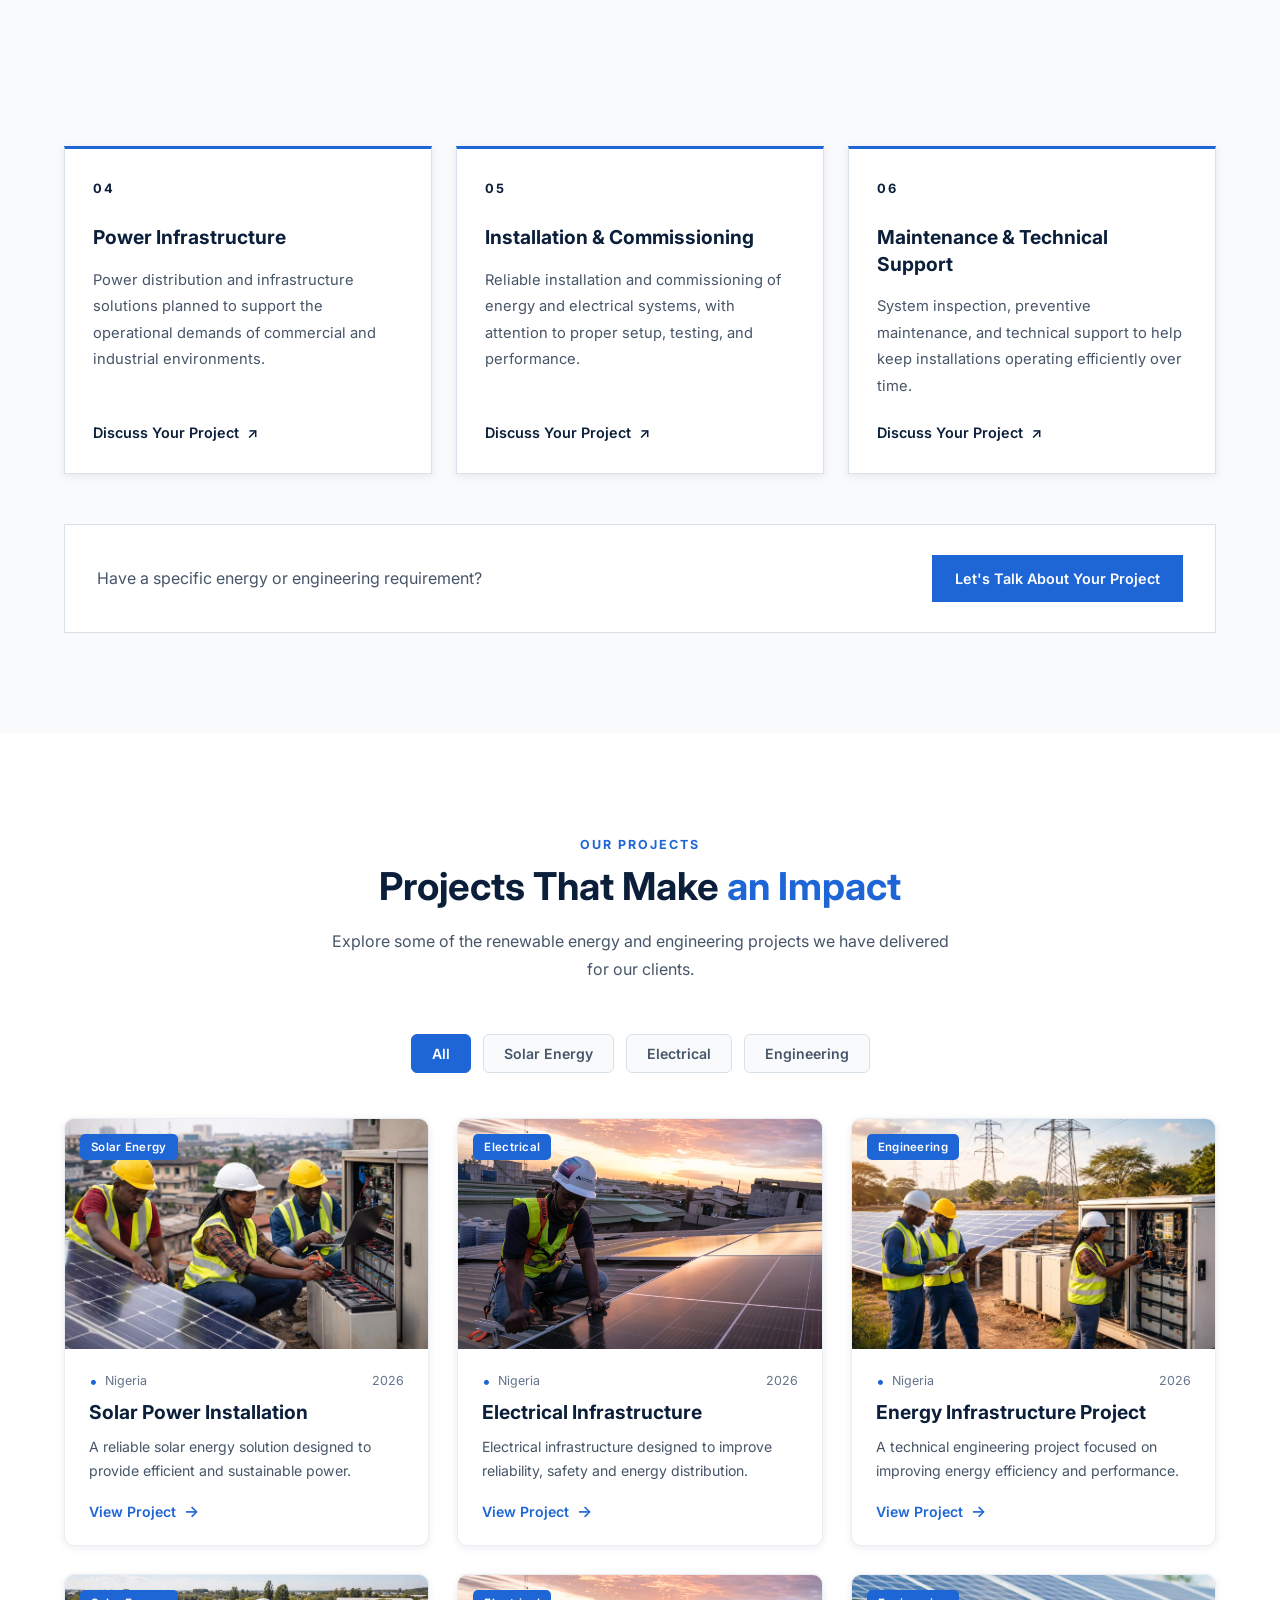
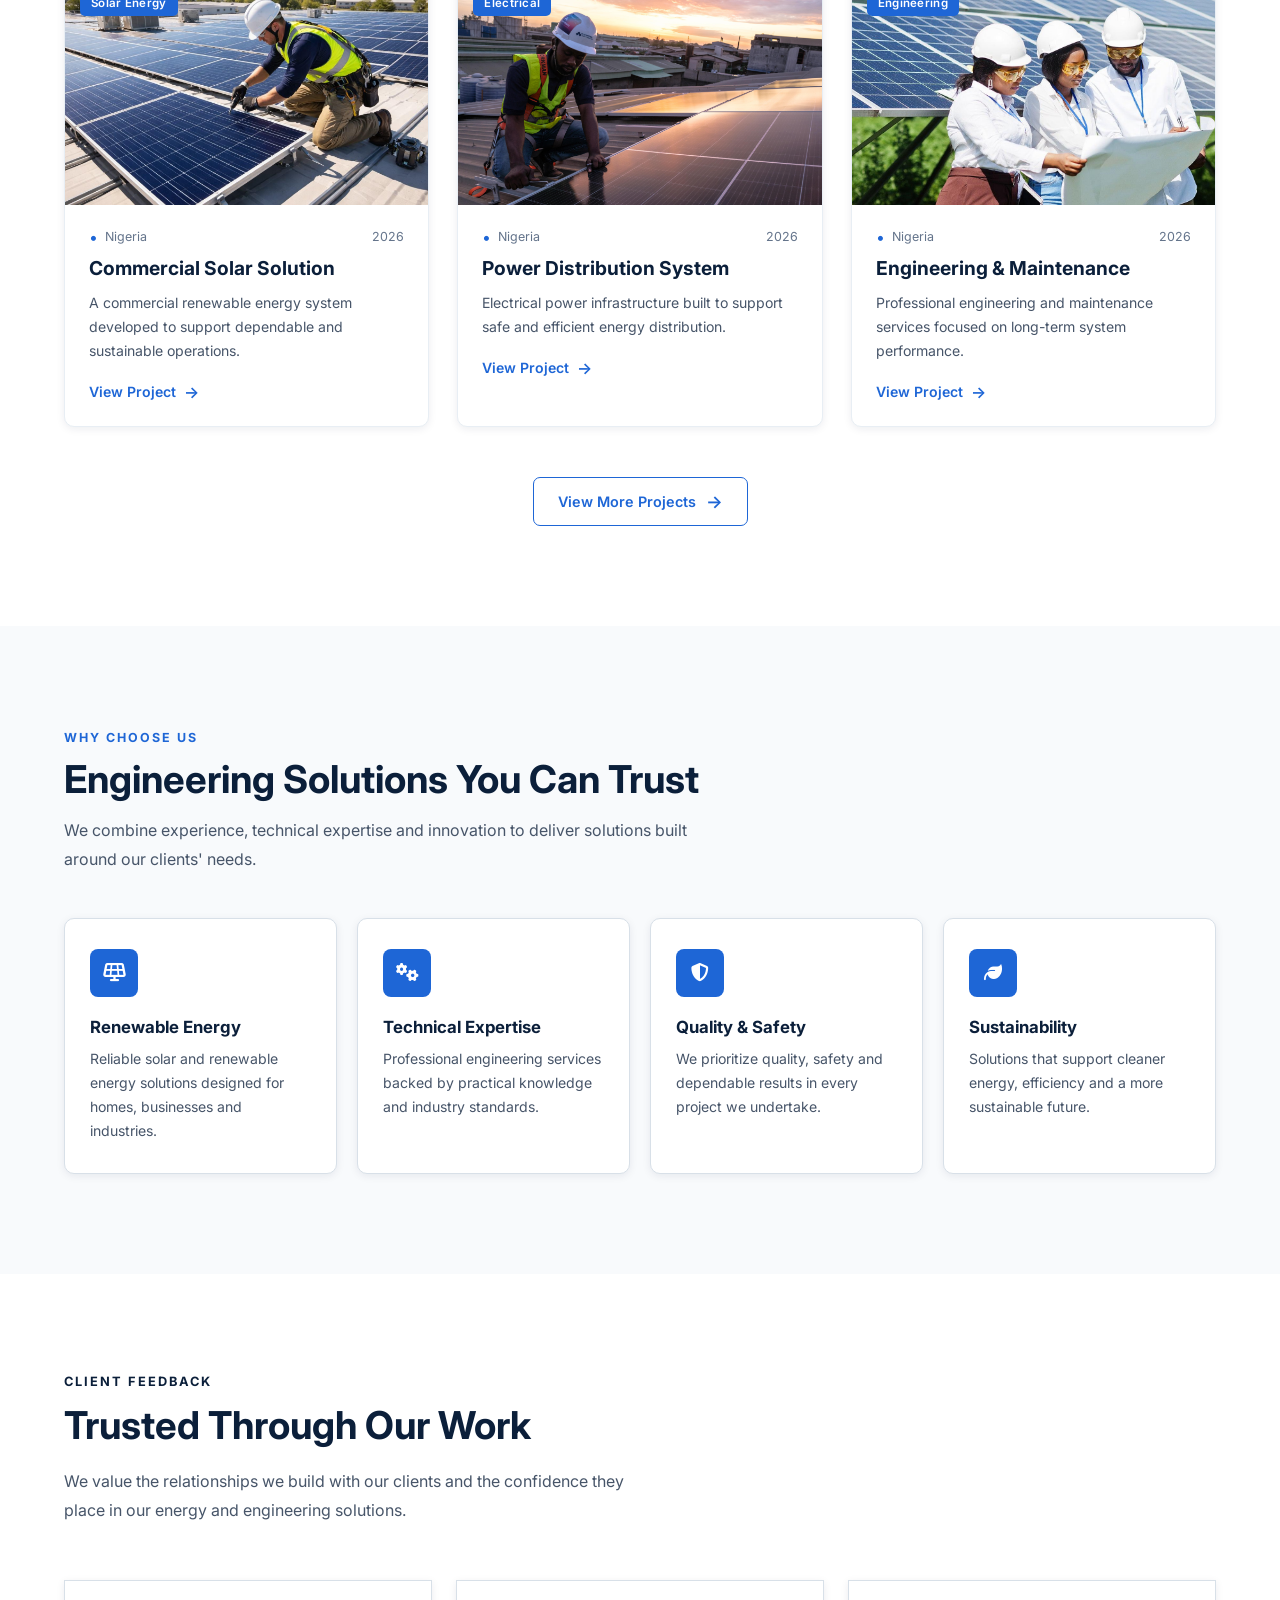
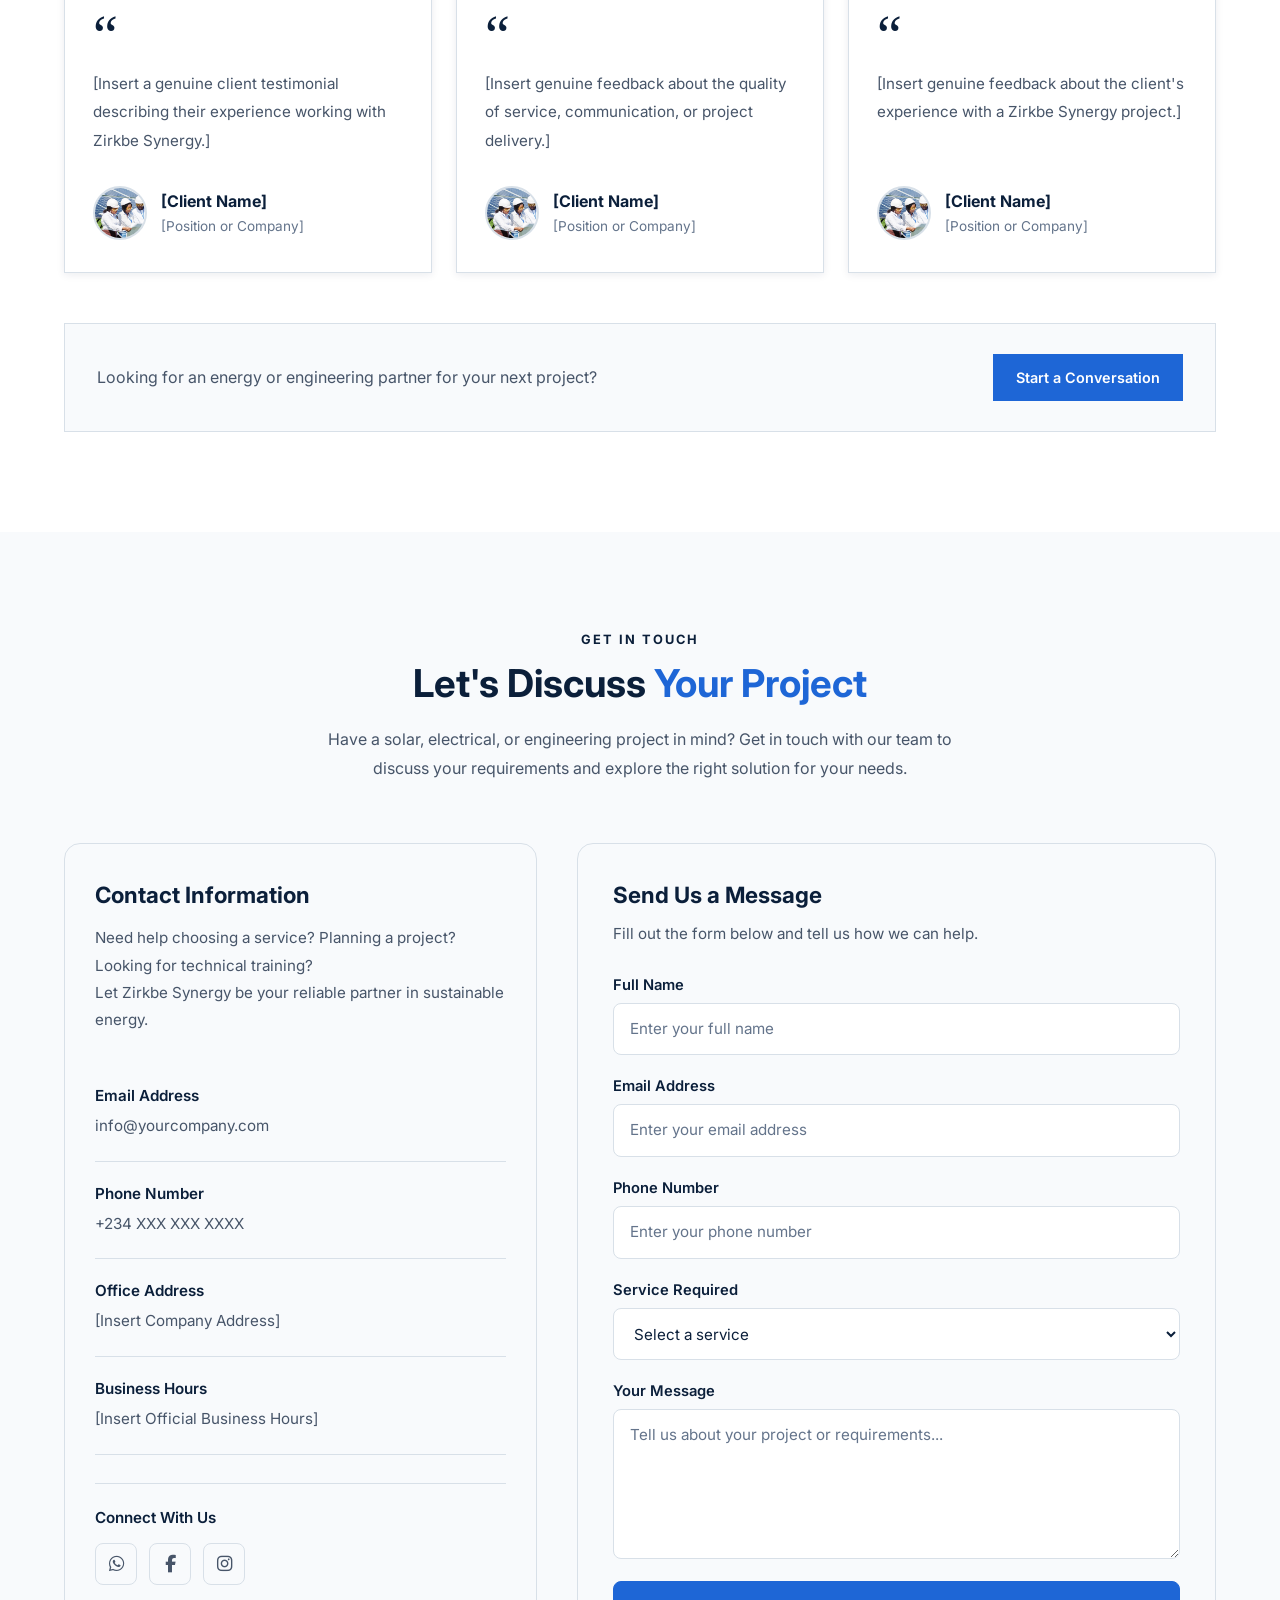
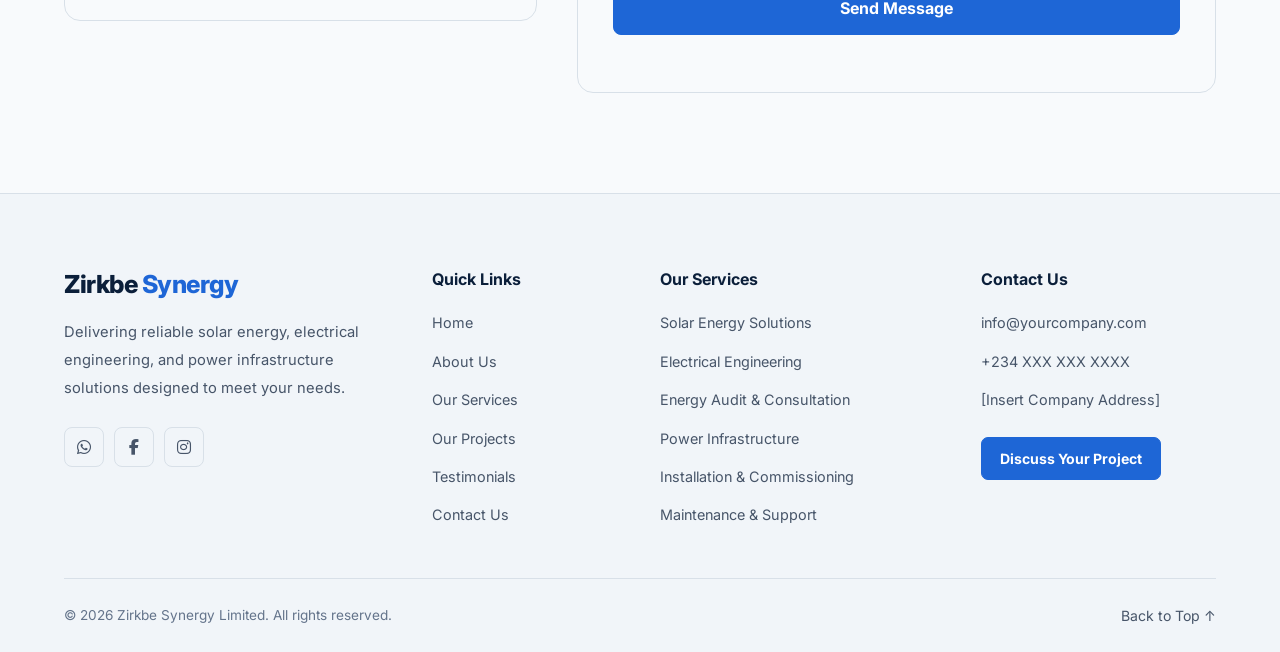
==== commit 8284d260: "added images" ====
--- a/index.html
+++ b/index.html
@@ -262,7 +262,7 @@
                 <div class="about-image">
 
                     <img
-                        src="images/about-image.jpg"
+                        src="images/image1.jpg"
                         alt="Zirkbe Synergy engineers working on renewable energy solutions"
                     >
 
@@ -322,7 +322,7 @@
                 <div class="story-image">
 
                     <img
-                        src="images/about-story.jpg"
+                        src="images/image2.jpg"
                         alt="Renewable energy infrastructure"
                     >
 
@@ -709,7 +709,7 @@
                     <div class="project-image">
 
                         <img
-                            src="images/project2.jpg"
+                            src="images/image2.jpg"
                             alt="Electrical engineering project"
                         >
 
@@ -762,7 +762,7 @@
                     <div class="project-image">
 
                         <img
-                            src="images/project3.jpg"
+                            src="images/image3.jpg"
                             alt="Engineering and energy infrastructure project"
                         >
 
@@ -815,7 +815,7 @@
                     <div class="project-image">
 
                         <img
-                            src="images/project4.jpg"
+                            src="images/image4.jpg"
                             alt="Commercial solar energy project"
                         >
 
@@ -868,7 +868,7 @@
                     <div class="project-image">
 
                         <img
-                            src="images/project5.jpg"
+                            src="images/image2.jpg"
                             alt="Electrical power infrastructure"
                         >
 
@@ -921,7 +921,7 @@
                     <div class="project-image">
 
                         <img
-                            src="images/project6.jpg"
+                            src="images/image6.jpg"
                             alt="Engineering maintenance project"
                         >
 
@@ -1217,7 +1217,7 @@
                     <div class="testimonial-author">
 
                         <img
-                            src="images/client1.jpg"
+                            src="images/image6.jpg"
                             alt="Portrait of Client Name"
                             class="testimonial-avatar"
                             loading="lazy"
@@ -1246,7 +1246,7 @@
                     <div class="testimonial-author">
 
                         <img
-                            src="images/client1.jpg"
+                            src="images/image6.jpg"
                             alt="Portrait of Client Name"
                             class="testimonial-avatar"
                             loading="lazy"
@@ -1274,7 +1274,7 @@
                     <div class="testimonial-author">
 
                         <img
-                            src="images/client1.jpg"
+                            src="images/image6.jpg"
                             alt="Portrait of Client Name"
                             class="testimonial-avatar"
                             loading="lazy"
